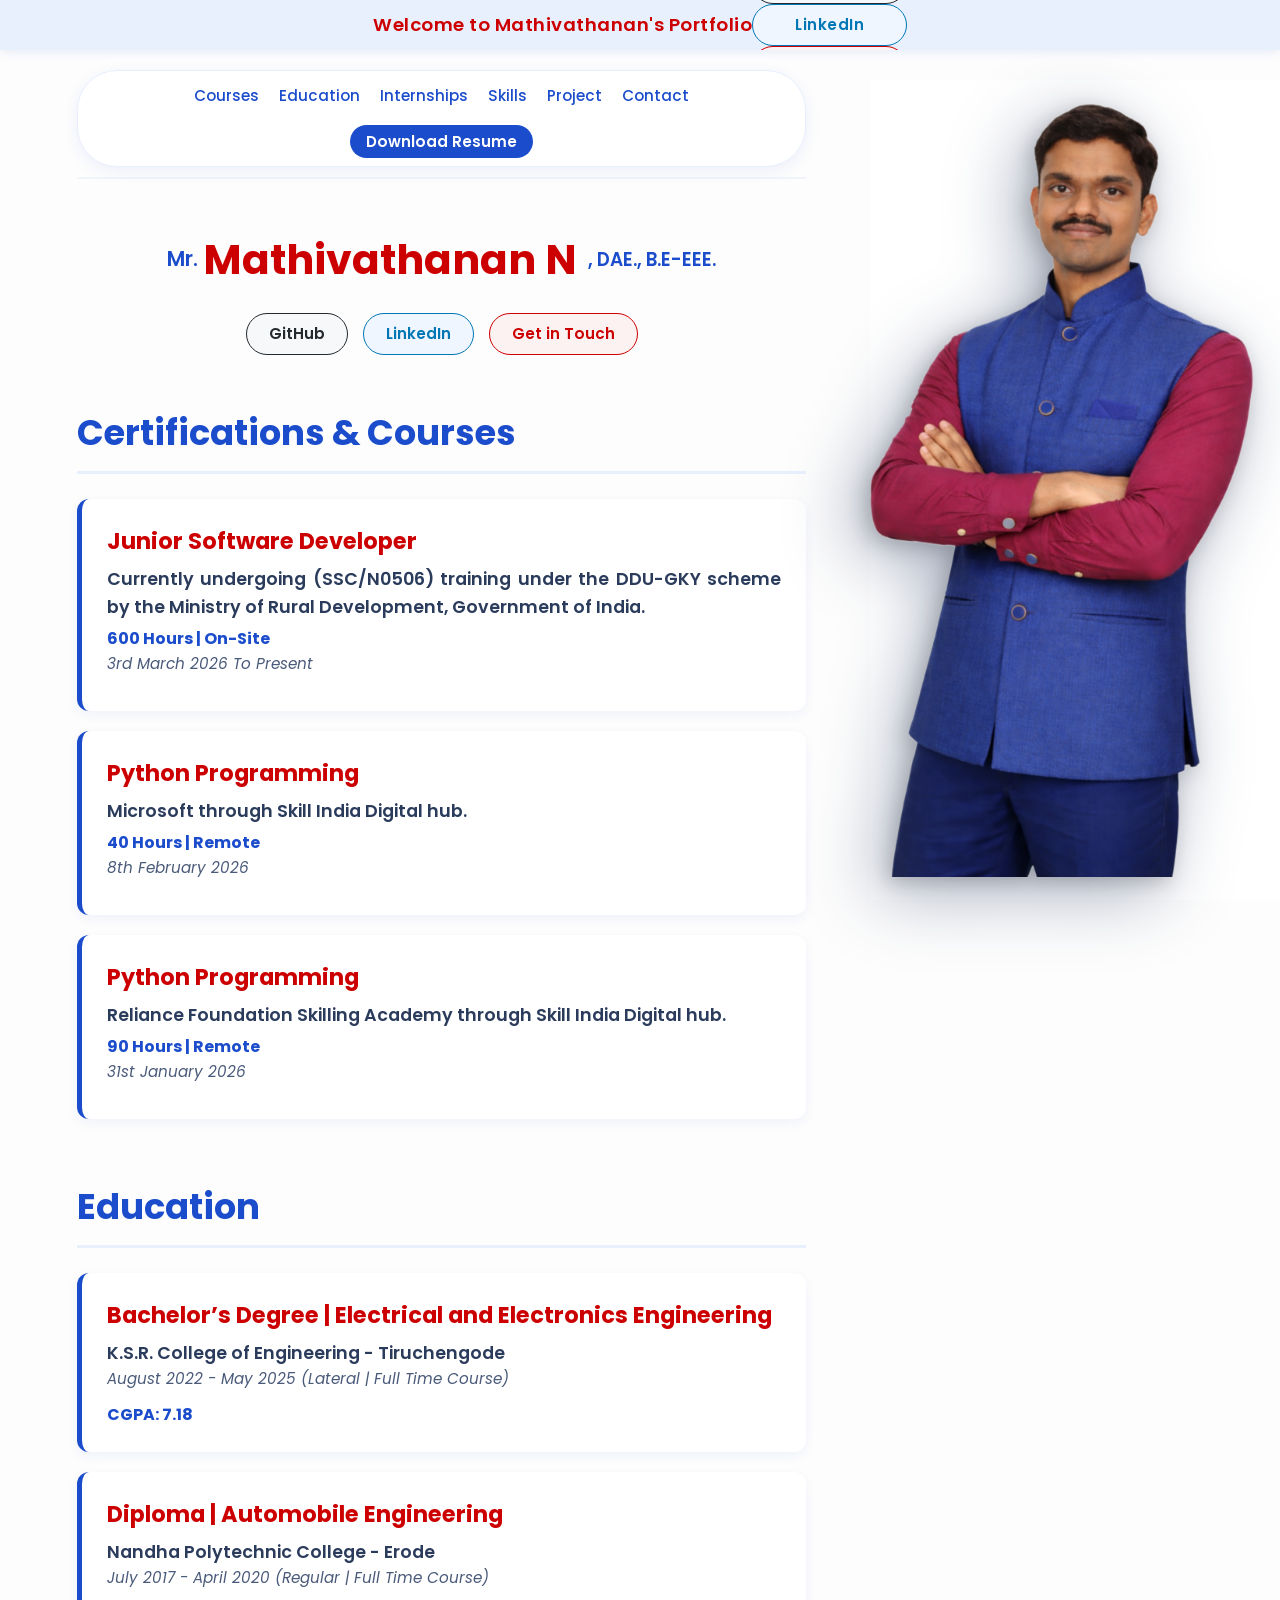
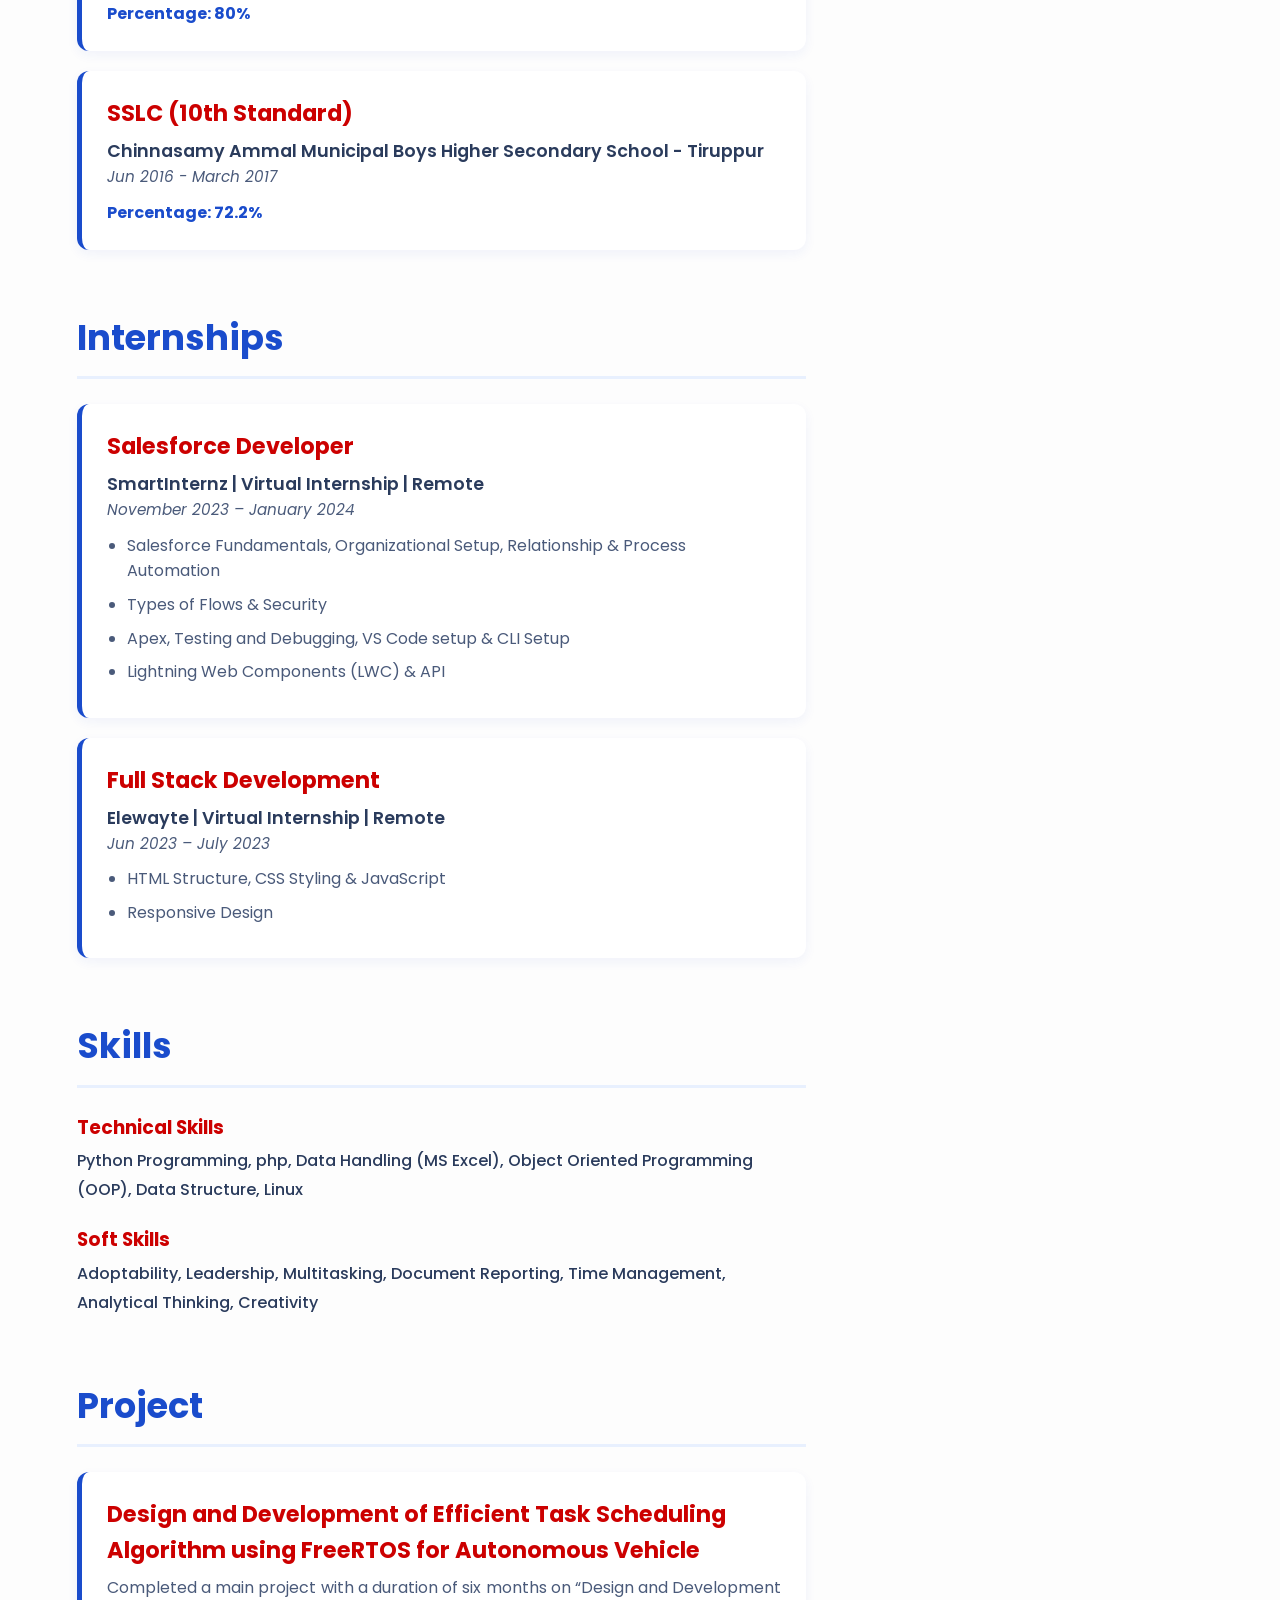
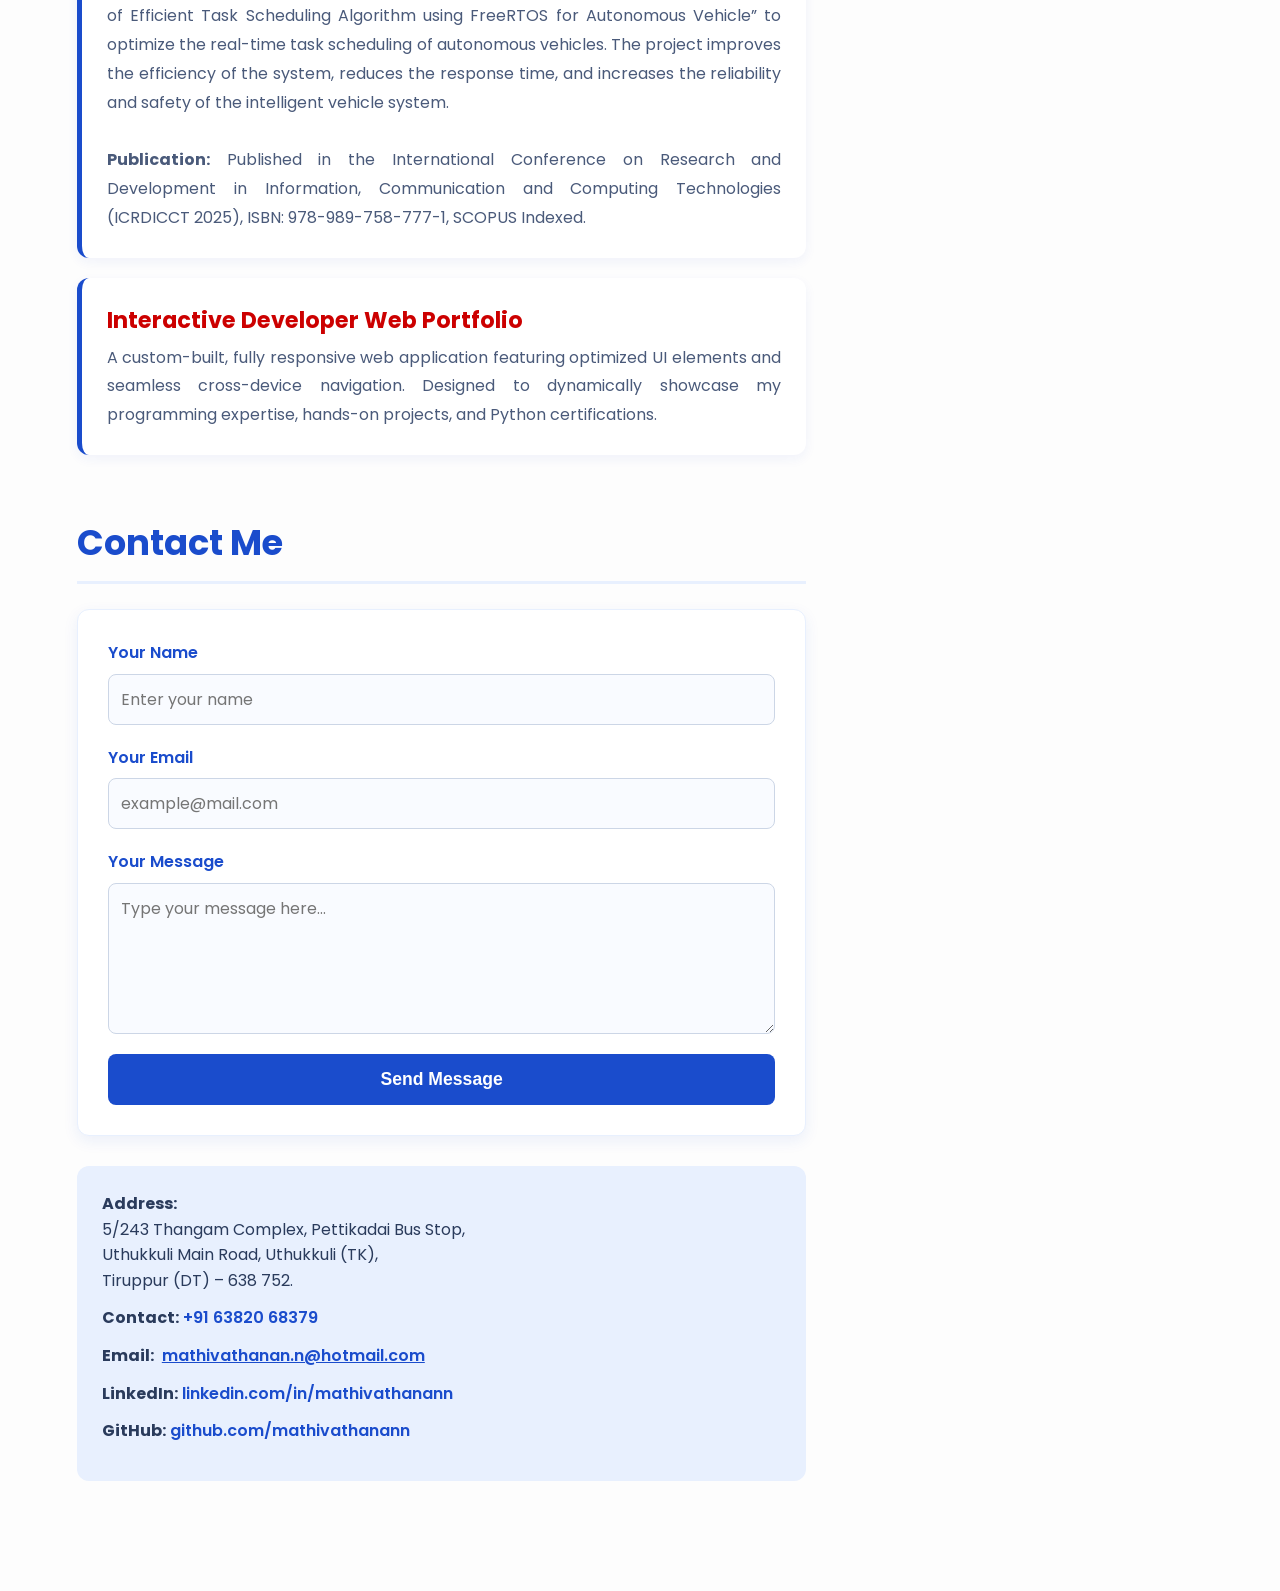
==== index.html @ 7b600a4b "Top right button upgrade" ====
<!DOCTYPE html>
<html lang="en">

<head>
    <meta charset="UTF-8">
    <meta name="viewport" content="width=device-width, initial-scale=1.0">
    <title>Mathivathanan N | Portfolio</title>
    <link href="https://fonts.googleapis.com/css2?family=Poppins:wght@300;400;500;600;700&display=swap"
        rel="stylesheet">
    <link rel="stylesheet" href="Portfolio.css">
</head>

<body>

    <div class="full-width-banner" id="topBanner">
        <span id="bannerText">Welcome to Mathivathanan's Portfolio</span>

        <div class="top-social-links">
            <a href="https://github.com/mathivathanann" target="_blank"
                class="social-btn github-btn mini-btn">GitHub</a>
            <a href="https://www.linkedin.com/in/mathivathanann" target="_blank"
                class="social-btn linkedin-btn mini-btn">LinkedIn</a>
            <a href="mailto:mathivathanan.n@hotmail.com" class="social-btn email-btn mini-btn"
                onclick="copyEmailAndShowToast()">Get in Touch</a>
        </div>
    </div>

    <div class="main-container">

        <div class="content-section">

            <header class="sticky-header">
                <nav class="top-nav">
                    <div class="mobile-nav-header">
                        <span id="currentSectionText">Portfolio</span>
                        <button class="menu-toggle" onclick="toggleMobileMenu()">☰</button>
                    </div>

                    <ul id="navLinks">
                        <li><a href="#courses" class="nav-item">Courses</a></li>
                        <li><a href="#education" class="nav-item">Education</a></li>
                        <li><a href="#internships" class="nav-item">Internships</a></li>
                        <li><a href="#skills" class="nav-item">Skills</a></li>
                        <li><a href="#project" class="nav-item">Project</a></li>
                        <li><a href="#contact" class="nav-item">Contact</a></li>
                        <li><a href="Mathivathanan_Resume.pdf" download class="nav-resume-link">Download Resume</a></li>
                    </ul>
                </nav>
            </header>

            <main>
                <div class="hero-text">
                    <div class="name-container">
                        <span class="prefix">Mr. </span>
                        <span class="main-name">Mathivathanan N</span>
                        <span class="suffix">, DAE., B.E-EEE.</span>
                    </div>

                    <div class="social-links-hero">
                        <a href="https://github.com/mathivathanann" target="_blank" class="social-btn github-btn">
                            GitHub
                        </a>

                        <a href="https://www.linkedin.com/in/mathivathanann" target="_blank"
                            class="social-btn linkedin-btn">
                            LinkedIn
                        </a>

                        <a href="mailto:mathivathanan.n@hotmail.com" class="social-btn email-btn"
                            onclick="copyEmailAndShowToast()">
                            Get in Touch
                        </a>
                    </div>
                </div>

                <section id="courses" class="info-section">
                    <h2>Certifications & Courses</h2>
                    <div class="card">
                        <h3>Junior Software Developer</h3>
                        <p class="company">Currently undergoing (SSC/N0506) training under the DDU-GKY scheme by the
                            Ministry of Rural Development, Government of India.</p>
                        <p class="highlight">600 Hours | On-Site</p>
                        <p class="date">3rd March 2026 To Present</p>
                    </div>
                    <div class="card">
                        <h3>Python Programming</h3>
                        <p class="company">Microsoft through Skill India Digital hub.</p>
                        <p class="highlight">40 Hours | Remote</p>
                        <p class="date">8th February 2026</p>
                    </div>
                    <div class="card">
                        <h3>Python Programming</h3>
                        <p class="company">Reliance Foundation Skilling Academy through Skill India Digital hub.</p>
                        <p class="highlight">90 Hours | Remote</p>
                        <p class="date">31st January 2026</p>
                    </div>
                </section>

                <section id="education" class="info-section">
                    <h2>Education</h2>
                    <div class="card">
                        <h3>Bachelor’s Degree | Electrical and Electronics Engineering</h3>
                        <p class="company">K.S.R. College of Engineering - Tiruchengode</p>
                        <p class="date">August 2022 - May 2025 (Lateral | Full Time Course)</p>
                        <p class="highlight">CGPA: 7.18</p>
                    </div>
                    <div class="card">
                        <h3>Diploma | Automobile Engineering</h3>
                        <p class="company">Nandha Polytechnic College - Erode</p>
                        <p class="date">July 2017 - April 2020 (Regular | Full Time Course)</p>
                        <p class="highlight">Percentage: 80%</p>
                    </div>
                    <div class="card">
                        <h3>SSLC (10th Standard)</h3>
                        <p class="company">Chinnasamy Ammal Municipal Boys Higher Secondary School - Tiruppur</p>
                        <p class="date">Jun 2016 - March 2017</p>
                        <p class="highlight">Percentage: 72.2%</p>
                    </div>
                </section>

                <section id="internships" class="info-section">
                    <h2>Internships</h2>
                    <div class="card">
                        <h3>Salesforce Developer</h3>
                        <p class="company">SmartInternz | Virtual Internship | Remote</p>
                        <p class="date">November 2023 – January 2024</p>
                        <ul>
                            <li>Salesforce Fundamentals, Organizational Setup, Relationship & Process Automation</li>
                            <li>Types of Flows & Security</li>
                            <li>Apex, Testing and Debugging, VS Code setup & CLI Setup</li>
                            <li>Lightning Web Components (LWC) & API</li>
                        </ul>
                    </div>
                    <div class="card">
                        <h3>Full Stack Development</h3>
                        <p class="company">Elewayte | Virtual Internship | Remote</p>
                        <p class="date">Jun 2023 – July 2023</p>
                        <ul>
                            <li>HTML Structure, CSS Styling & JavaScript</li>
                            <li>Responsive Design</li>
                        </ul>
                    </div>
                </section>

                <section id="skills" class="info-section">
                    <h2>Skills</h2>
                    <div class="skill-category">
                        <h3>Technical Skills</h3>
                        <p>Python Programming, php, Data Handling (MS Excel), Object Oriented Programming (OOP), Data
                            Structure, Linux</p>
                    </div>
                    <div class="skill-category">
                        <h3>Soft Skills</h3>
                        <p>Adoptability, Leadership, Multitasking, Document Reporting, Time Management, Analytical
                            Thinking, Creativity</p>
                    </div>
                </section>

                <section id="project" class="info-section">
                    <h2>Project</h2>
                    <div class="card">
                        <h3>Design and Development of Efficient Task Scheduling Algorithm using FreeRTOS for Autonomous
                            Vehicle</h3>
                        <p class="project-desc">
                            Completed a main project with a duration of six months on “Design and Development of
                            Efficient Task Scheduling Algorithm using FreeRTOS for Autonomous Vehicle” to optimize the
                            real-time task scheduling of autonomous vehicles. The project improves the efficiency of the
                            system, reduces the response time, and increases the reliability and safety of the
                            intelligent vehicle system.
                            <br><br>
                            <strong>Publication:</strong> Published in the International Conference on Research and
                            Development in Information, Communication and Computing Technologies (ICRDICCT 2025), ISBN:
                            978-989-758-777-1, SCOPUS Indexed.
                        </p>
                    </div>
                    <div class="card">
                        <h3>Interactive Developer Web Portfolio</h3>
                        <p class="project-desc">
                            A custom-built, fully responsive web application featuring optimized UI elements and
                            seamless cross-device navigation. Designed to dynamically showcase my programming expertise,
                            hands-on projects, and Python certifications.
                        </p>
                    </div>
                </section>

                <section id="contact" class="info-section">
                    <h2>Contact Me</h2>
                    <div class="contact-box">
                        <form action="https://formspree.io/f/xykndngv" method="POST">
                            <div class="input-group">
                                <label>Your Name</label>
                                <input type="text" name="name" placeholder="Enter your name" required>
                            </div>
                            <div class="input-group">
                                <label>Your Email</label>
                                <input type="email" name="email" placeholder="example@mail.com" required>
                            </div>
                            <div class="input-group">
                                <label>Your Message</label>
                                <textarea name="message" rows="5" placeholder="Type your message here..."
                                    required></textarea>
                            </div>
                            <button type="submit" class="submit-btn">Send Message</button>
                        </form>
                    </div>

                    <div class="contact-details">
                        <p><strong>Address:</strong><br> 5/243 Thangam Complex, Pettikadai Bus Stop,<br> Uthukkuli Main
                            Road, Uthukkuli (TK),<br> Tiruppur (DT) – 638 752.</p>
                        <p><strong>Contact:</strong> <a href="tel:+916382068379">+91 63820 68379</a></p>

                        <div class="contact-line">
                            <strong>Email:</strong>
                            <div class="email-dropdown">
                                <span class="email-text" onclick="toggleEmailMenu()">mathivathanan.n@hotmail.com</span>
                                <div class="email-menu" id="emailMenu">
                                    <span class="copy-btn" onclick="openMailApp()">📧 Open Mail App</span>

                                    <a href="https://mail.google.com/mail/?view=cm&fs=1&to=mathivathanan.n@hotmail.com"
                                        target="_blank">🌐 Open in Gmail</a>

                                    <span class="copy-btn" onclick="copyEmailAndShowToast()">📋 Copy Email ID</span>
                                </div>
                            </div>
                        </div>

                        <p><strong>LinkedIn:</strong> <a href="https://www.linkedin.com/in/mathivathanann"
                                target="_blank">linkedin.com/in/mathivathanann</a></p>
                        <p><strong>GitHub:</strong> <a href="https://github.com/mathivathanann"
                                target="_blank">github.com/mathivathanann</a></p>
                    </div>
                </section>

            </main>
        </div>

        <div class="image-section">
            <img src="Profile.png" alt="Mathivathanan N Photo">
        </div>

    </div>

    <div id="toastPopup">✅ Email ID copied to clipboard!</div>

    <script>
        // ==========================================
        // Global Lock Variable for Green Shadow
        // ==========================================
        let isSuccessGlowActive = false;

        // Options menu-va open/close panna
        function toggleEmailMenu() {
            document.getElementById("emailMenu").classList.toggle("show");
        }

        // Veliya click panna menu close aagida
        window.onclick = function (event) {
            if (!event.target.matches('.email-text')) {
                var dropdowns = document.getElementsByClassName("email-menu");
                for (var i = 0; i < dropdowns.length; i++) {
                    var openDropdown = dropdowns[i];
                    if (openDropdown.classList.contains('show')) {
                        openDropdown.classList.remove('show');
                    }
                }
            }
        }

        // ==========================================
        // Banner Text Change on Scroll Function
        // ==========================================
        window.addEventListener('scroll', function () {
            var banner = document.getElementById('topBanner');
            var bannerText = document.getElementById('bannerText');

            if (window.scrollY > 100) {
                banner.classList.add('scrolled');
                bannerText.textContent = "Mathivathanan N";
            } else {
                banner.classList.remove('scrolled');
                bannerText.textContent = "Welcome to Mathivathanan's Portfolio";
            }
        });

        // ==========================================
        // Dynamic Popup Function
        // ==========================================
        function showToastMessage(message) {
            var toast = document.getElementById("toastPopup");
            if (toast) {
                toast.innerHTML = message;
                toast.classList.add("show");
                setTimeout(function () {
                    toast.classList.remove("show");
                }, 3500);
            }
        }

        // ==========================================
        // 1. Copy Email Click Pannum Pothu
        // ==========================================
        function copyEmailAndShowToast() {
            var emailID = "mathivathanan.n@hotmail.com";

            try {
                navigator.clipboard.writeText(emailID);
            } catch (err) {
                var tempInput = document.createElement("input");
                tempInput.value = emailID;
                document.body.appendChild(tempInput);
                tempInput.select();
                document.execCommand("copy");
                document.body.removeChild(tempInput);
            }

            showToastMessage("✅ Email ID copied to clipboard!");

            var emailMenu = document.getElementById("emailMenu");
            if (emailMenu) emailMenu.classList.remove("show");

            // Magic Green Shadow with LOCK
            var profileImg = document.querySelector('.image-section img');
            if (profileImg) {
                isSuccessGlowActive = true; // Hover colors-ah lock pandrom
                profileImg.style.filter = "drop-shadow(-5px 5px 10px rgba(0, 0, 0, 0.2)) drop-shadow(-25px 25px 45px rgba(40, 167, 69, 0.7))";

                setTimeout(function () {
                    isSuccessGlowActive = false; // 2 seconds kalichu unlock pandrom
                    // Unlock aana aprom mouse vera button mela illana mattum shadow-ah remove pannu
                    if (!document.querySelector('.social-btn:hover') && !document.querySelector('.nav-resume-link:hover')) {
                        profileImg.style.filter = "";
                    }
                }, 2000);
            }
        }

        // ==========================================
        // 2. Open Mail App Click Pannum Pothu
        // ==========================================
        function openMailApp() {
            window.location.href = "mailto:mathivathanan.n@hotmail.com";
            showToastMessage("⏳ Opening Mail App... <br><span style='font-size: 0.85rem; color: #cbd5e1;'>(If it doesn't open, please use the 'Copy Email ID' option)</span>");

            var emailMenu = document.getElementById("emailMenu");
            if (emailMenu) emailMenu.classList.remove("show");
        }

        // ==========================================
        // MAGIC SHADOW EFFECT (Color Change Only)
        // ==========================================
        document.addEventListener("DOMContentLoaded", function () {
            var profileImg = document.querySelector('.image-section img');

            function applyColorShadow(color) {
                // Green lock active-ah iruntha entha color-um maara koodathu!
                if (isSuccessGlowActive) return;
                profileImg.style.filter = `drop-shadow(-5px 5px 10px rgba(0, 0, 0, 0.2)) drop-shadow(-25px 25px 45px ${color})`;
            }

            function removeColorShadow() {
                // Green lock active-ah iruntha shadow remove aaga koodathu!
                if (isSuccessGlowActive) return;
                profileImg.style.filter = "";
            }

            var githubBtn = document.querySelector('.github-btn');
            if (githubBtn) {
                githubBtn.addEventListener('mouseenter', () => applyColorShadow('rgba(36, 41, 46, 0.5)'));
                githubBtn.addEventListener('mouseleave', removeColorShadow);
            }

            var linkedinBtn = document.querySelector('.linkedin-btn');
            if (linkedinBtn) {
                linkedinBtn.addEventListener('mouseenter', () => applyColorShadow('rgba(0, 119, 181, 0.5)'));
                linkedinBtn.addEventListener('mouseleave', removeColorShadow);
            }

            var emailBtn = document.querySelector('.email-btn');
            if (emailBtn) {
                emailBtn.addEventListener('mouseenter', () => applyColorShadow('rgba(204, 0, 0, 0.5)'));
                emailBtn.addEventListener('mouseleave', removeColorShadow);
            }

            var resumeBtn = document.querySelector('.nav-resume-link');
            if (resumeBtn) {
                resumeBtn.addEventListener('mouseenter', () => applyColorShadow('rgba(26, 76, 204, 0.5)'));
                resumeBtn.addEventListener('mouseleave', removeColorShadow);
            }
        });

        // ==========================================
        // MOBILE NAVBAR & SCROLL TRACKER
        // ==========================================
        document.addEventListener("DOMContentLoaded", function () {

            // 1. Menu Toggle Function
            window.toggleMobileMenu = function () {
                var navLinks = document.getElementById("navLinks");
                navLinks.classList.toggle("active");
            }

            // 2. Link click panna udane menu close aagida
            var navItems = document.querySelectorAll('.nav-item');
            navItems.forEach(function (item) {
                item.addEventListener('click', function () {
                    if (window.innerWidth <= 768) {
                        document.getElementById("navLinks").classList.remove("active");
                    }
                });
            });

            // 3. Scroll panrapa entha section la irukom nu mela kaatta
            var sections = document.querySelectorAll("section");
            var currentSectionText = document.getElementById("currentSectionText");

            // Scroll position check panra settings
            var observerOptions = {
                root: null,
                rootMargin: "-20% 0px -60% 0px", // Screen-oda naduvula entha section irukko atha edukkum
                threshold: 0
            };

            var observer = new IntersectionObserver(function (entries) {
                entries.forEach(function (entry) {
                    if (entry.isIntersecting) {
                        // Section-oda ID (e.g., 'courses', 'skills') eduthu text-ah maathrom
                        var currentId = entry.target.getAttribute("id");
                        if (currentId && currentSectionText) {
                            var sectionName = currentId.charAt(0).toUpperCase() + currentId.slice(1);
                            currentSectionText.textContent = sectionName;
                        }
                    }
                });
            }, observerOptions);

            // Ellaa section-um observe panrom
            sections.forEach(function (section) {
                observer.observe(section);
            });
        });
    </script>
</body>

</html>
---- Portfolio.css ----
/* Basic Page Setup */
html {
    scroll-behavior: smooth; /* Enables smooth scrolling when navbar links are clicked */
}

:root {
    --primary-red: #cc0000;
    --primary-blue: #1a4ccc;
    --light-blue-bg: #e8f0fe;
    --text-dark: #2a3b5c; 
    --text-light: #4a5a7a; 
    --bg-light: #fdfdfd;
}

* {
    box-sizing: border-box;
    margin: 0;
    padding: 0;
}

body {
    font-family: 'Poppins', sans-serif;
    background-color: var(--bg-light);
    color: var(--text-dark);
    line-height: 1.6;
    overflow-x: hidden;
}

.main-container {
    display: flex;
    align-items: flex-start;
    min-height: 100vh;
}

/* ============================
   LEFT SIDE (Content) 
   ============================ */
.content-section {
    width: 68%; 
    padding: 0 5% 50px 6%; /* Top padding removed to make header flush */
    position: relative;
    display: flex;
    flex-direction: column;
}

/* ============================
   FULL WIDTH STICKY BANNER
   ============================ */
.full-width-banner {
    position: sticky;
    top: 0;
    left: 0;
    width: 100%;
    height: 50px; 
    background-color: var(--light-blue-bg);
    color: var(--primary-red);
    display: flex;
    align-items: center;
    justify-content: center; /* Initial ah center-la irukum */
    white-space: nowrap;
    overflow: hidden;
    font-size: clamp(12px, 2.5vw, 1.15rem); 
    font-weight: 600;
    letter-spacing: 0.5px;
    z-index: 2000; 
    box-shadow: 0 2px 10px rgba(26, 76, 204, 0.1);
    transition: all 0.4s ease; /* Smooth-ah left-ku poga transition */
    padding: 0 20px;
}

/* Scroll aanathukku aprom intha style apply aagum */
.full-width-banner.scrolled {
    justify-content: flex-start; /* Text ah left side ku thallidum */
    padding-left: 6%; /* Left-la irunthu konjam gap */
    background-color: #ffffff; /* Scroll aanathum banner color white-ah maara (optional, but looks good) */
    border-bottom: 1px solid var(--light-blue-bg);
}


/* ============================
   STICKY HEADER (Navbar Only)
   ============================ */
.sticky-header {
    position: sticky;
    top: 50px; 
    z-index: 1000; 
    background-color: var(--bg-light); 
    padding: 20px 0 10px 0; 
    margin-bottom: 20px;
    width: 100%;
    border-bottom: 2px solid rgba(26, 76, 204, 0.05);
}

/* Navbar styles remain same */
.top-nav {
    background-color: #ffffff; 
    padding: 12px 25px;
    border-radius: 40px;
    box-shadow: 0 4px 15px rgba(26, 76, 204, 0.08);
    width: 100%;
    border: 1px solid var(--light-blue-bg);
}

.top-nav ul {
    list-style: none;
    display: flex;
    flex-wrap: wrap;
    gap: 20px;
    justify-content: center;
    align-items: center;
}

.top-nav a {
    text-decoration: none;
    color: var(--primary-blue);
    font-weight: 500;
    font-size: 0.95rem;
    transition: all 0.3s ease;
}

.top-nav a:hover {
    color: var(--primary-red);
}

.nav-resume-link {
    background-color: var(--primary-blue);
    color: #ffffff !important;
    padding: 6px 16px;
    border-radius: 20px;
    font-weight: 600 !important;
    
    /* 💥 NEW: Ithu screen chinna aanaalum shape maara vidathu */
    white-space: nowrap;
    flex-shrink: 0;
}

.nav-resume-link:hover {
    background-color: var(--primary-red) !important;
}

/* ============================
   NAME STYLING (Now scrolls with content)
   ============================ */
.hero-text {
    text-align: center;
    padding-top: 25px; /* Name-ku mela space */
    margin-bottom: 50px; /* Name-ku keela space */
    width: 100%;
}

.name-container {
    white-space: nowrap; 
    overflow: hidden;
    font-size: clamp(16px, 3.2vw, 55px); 
}

.prefix {
    color: var(--primary-blue);
    font-size: 0.5em; 
    font-weight: 600;
    vertical-align: middle;
}

.main-name {
    color: var(--primary-red);
    font-size: 1em; 
    font-weight: 700;
    vertical-align: middle;
}

.suffix {
    color: var(--primary-blue);
    font-size: 0.45em; 
    font-weight: 600;
    vertical-align: middle;
}

/* ============================
   SECTIONS & CARDS
   ============================ */
.info-section {
    margin-bottom: 60px;
    scroll-margin-top: 40px; /* Gives breathing room when navbar scrolls to section */
}

.info-section h2 {
    color: var(--primary-blue);
    font-size: 2.2rem;
    font-weight: 700;
    margin-bottom: 25px;
    border-bottom: 3px solid var(--light-blue-bg);
    padding-bottom: 10px;
}

.card {
    background-color: #ffffff;
    padding: 25px;
    border-radius: 12px;
    margin-bottom: 20px;
    border-left: 5px solid var(--primary-blue);
    box-shadow: 0 4px 12px rgba(26, 76, 204, 0.06);
}

.card h3 {
    font-size: 1.4rem;
    color: var(--primary-red);
    margin-bottom: 5px;
}

.company {
    font-weight: 600;
    color: var(--text-dark);
    font-size: 1.1rem;
    text-align: justify;
}

.date {
    color: var(--text-light);
    font-size: 0.95rem;
    margin-bottom: 10px;
    font-style: italic;
}

.highlight {
    font-weight: 700;
    color: var(--primary-blue);
    margin-top: 5px;
}

.card ul {
    margin-top: 10px;
    padding-left: 20px;
    color: var(--text-light);
}

.card ul li {
    margin-bottom: 8px;
}

.project-desc {
    color: var(--text-light);
    line-height: 1.8;
    text-align: justify;
}

/* Skills Formatting */
.skill-category {
    margin-bottom: 20px;
}
.skill-category h3 {
    color: var(--primary-red);
    margin-bottom: 5px;
}
.skill-category p {
    color: var(--text-dark);
    font-weight: 500;
    line-height: 1.8;
}

/* ============================
   CONTACT SECTION
   ============================ */
.contact-box {
    background-color: #ffffff;
    padding: 30px;
    border-radius: 12px;
    border: 1px solid var(--light-blue-bg);
    box-shadow: 0 5px 15px rgba(26, 76, 204, 0.08);
    margin-bottom: 30px;
}

.input-group {
    display: flex;
    flex-direction: column;
    margin-bottom: 20px;
}

.input-group label {
    font-size: 1rem;
    color: var(--primary-blue);
    font-weight: 600;
    margin-bottom: 8px;
}

.contact-box input, 
.contact-box textarea {
    width: 100%;
    padding: 12px;
    border: 1px solid #ccd6e6;
    border-radius: 8px;
    font-family: 'Poppins', sans-serif;
    font-size: 1rem;
    background-color: #f9fbff;
}

.submit-btn {
    width: 100%;
    background-color: var(--primary-blue);
    color: #ffffff;
    padding: 15px;
    border: none;
    border-radius: 8px;
    font-size: 1.1rem;
    font-weight: 600;
    cursor: pointer;
}

.submit-btn:hover {
    background-color: var(--primary-red);
}

.contact-details {
    background-color: var(--light-blue-bg);
    padding: 25px;
    border-radius: 12px;
}

.contact-details p {
    margin-bottom: 12px;
    color: var(--text-dark);
    line-height: 1.6;
}

.contact-details a {
    color: var(--primary-blue);
    font-weight: 600;
    text-decoration: none;
}

.contact-details a:hover {
    color: var(--primary-red);
    text-decoration: underline;
}

/* ============================
   RESUME BUTTON (Small Size at Bottom)
   ============================ */
.center-align {
    text-align: center;
    padding-top: 20px;
}

.center-align p {
    margin-bottom: 15px;
    color: var(--text-light);
}

.resume-btn {
    background-color: #ffffff;
    color: var(--primary-blue);
    padding: 8px 18px; /* Small size */
    border-radius: 25px;
    text-decoration: none;
    font-weight: 600;
    font-size: 0.95rem; /* Reduced font size */
    border: 2px solid var(--primary-blue);
    transition: all 0.3s ease;
    display: inline-block;
}

.resume-btn:hover {
    background-color: var(--primary-blue);
    color: #ffffff;
}

/* ============================
   RIGHT SIDE (Fixed Image with 3D Shadow)
   ============================ */
.image-section {
    width: 32%; 
    /* Manda idikama irukka height and top adjust panniruken */
    height: calc(100vh - 80px); 
    position: sticky;
    top: 80px; /* Banner (50px)-ku keela inum 30px gap koduthuruken */
    display: flex;
    justify-content: flex-end; 
    align-items: center; 
    background-color: #ffffff;
    padding-right: 2%; 
    z-index: 10; /* Image content-ku mela theliva nikka */
}

.image-section img {
    max-width: 100%;
    max-height: calc(100vh - 80px); /* Container height-ku match aaga */
    object-fit: contain;
    
    /* 3D Shadow Effect */
    filter: drop-shadow(-15px 15px 25px rgba(26, 76, 204, 0.15)); 
    transition: filter 0.4s ease, transform 0.4s ease;
}

/* Hover pannumbothu 3D pop-up aaga */
.image-section img:hover {
    filter: drop-shadow(-20px 20px 35px rgba(26, 76, 204, 0.25));
    /* Mela thookki, konjam perusaaga (3D feel) */
    transform: translateY(-5px) scale(1.02); 
}

/* ============================
   MOBILE RESPONSIVENESS
   ============================ */
@media (max-width: 1100px) {
    .main-container {
        flex-direction: column; 
    }
    .content-section, .image-section {
        width: 100%;
    }
    .image-section {
        height: auto;
        position: static; 
        padding: 40px 0 0 0;
        justify-content: center; /* Center image on mobile */
    }
    .image-section img {
        height: auto; 
    }
    .name-container {
        font-size: clamp(14px, 4.5vw, 35px); 
    }
}

/* ============================
   EMAIL DROPDOWN STYLING
   ============================ */
.contact-line {
    margin-bottom: 12px;
    display: flex;
    align-items: center;
    gap: 8px;
    color: var(--text-dark);
}

.email-dropdown {
    position: relative;
    display: inline-block;
}

.email-text {
    color: var(--primary-blue);
    font-weight: 600;
    cursor: pointer;
    text-decoration: underline;
    transition: color 0.3s ease;
}

.email-text:hover {
    color: var(--primary-red);
}

.email-menu {
    display: none;
    position: absolute;
    bottom: 130%; /* Positions it above the text */
    left: 0;
    background-color: #ffffff;
    min-width: 220px;
    box-shadow: 0 8px 25px rgba(26, 76, 204, 0.15);
    border-radius: 10px;
    border: 1px solid var(--light-blue-bg);
    z-index: 100;
    padding: 8px 0;
}

.email-menu.show {
    display: block;
    animation: popUp 0.3s ease-out;
}

.email-menu a, .email-menu .copy-btn {
    color: var(--text-dark);
    padding: 12px 20px;
    text-decoration: none;
    display: block;
    font-size: 0.95rem;
    cursor: pointer;
    transition: background 0.2s, color 0.2s;
}

.email-menu a:hover, .email-menu .copy-btn:hover {
    background-color: var(--light-blue-bg);
    color: var(--primary-blue);
    font-weight: 500;
}

@keyframes popUp {
    from { opacity: 0; transform: translateY(10px); }
    to { opacity: 1; transform: translateY(0); }
}

/* ============================
   SOCIAL LINKS (HERO SECTION)
   ============================ */
.social-links-hero {
    display: flex;
    justify-content: center;
    flex-wrap: nowrap; /* 💥 Madinjama eppovume straight line-la nikka */
    gap: 15px;
    margin-top: 20px;
}

.social-btn {
    padding: 8px 22px;
    border-radius: 30px; 
    text-decoration: none;
    font-weight: 600;
    font-size: 0.95rem;
    transition: all 0.3s ease;
    display: flex;
    align-items: center;
    justify-content: center;
    gap: 8px;
    white-space: nowrap; 
}

/* 💥 NEW: Mobile-la screen chinna aagumbothu size auto-va reduce aaga */
@media (max-width: 600px) {
    .social-links-hero {
        gap: 6px; /* Buttons naduvula irukka gap-ah kuraikkirom */
    }
    .social-btn {
        padding: 6px 10px; /* Button-oda width/height-ah kuraikkirom */
        font-size: 0.75rem; /* Text size-ah chinna aakkirom */
        gap: 4px; /* Icon-kum text-kum ulla gap-ah kuraikkirom */
    }
}

/* LinkedIn Button Style */
.linkedin-btn {
    background-color: #f0f6ff;
    color: #0077b5; /* LinkedIn Official Blue */
    border: 1px solid #0077b5;
}

.linkedin-btn:hover {
    background-color: #0077b5;
    color: #ffffff;
    transform: translateY(-2px); /* Chinna hover bounce effect */
    box-shadow: 0 4px 10px rgba(0, 119, 181, 0.2);
}

/* GitHub Button Style */
.github-btn {
    background-color: #f6f8fa;
    color: #24292e; /* GitHub Official Dark */
    border: 1px solid #24292e;
}

.github-btn:hover {
    background-color: #24292e;
    color: #ffffff;
    transform: translateY(-2px);
    box-shadow: 0 4px 10px rgba(36, 41, 46, 0.2);
}

/* Email Button Style (Red Theme to match your name) */
.email-btn {
    background-color: #fdf2f2;
    color: var(--primary-red); 
    border: 1px solid var(--primary-red);
}

.email-btn:hover {
    background-color: var(--primary-red);
    color: #ffffff;
    transform: translateY(-2px);
    box-shadow: 0 4px 10px rgba(204, 0, 0, 0.2);
}

/* ============================
   TOAST POPUP STYLING
   ============================ */
#toastPopup {
    visibility: hidden;
    min-width: 250px;
    background-color: var(--text-dark); /* Dark navy background */
    color: #ffffff;
    text-align: center;
    border-radius: 8px;
    padding: 15px 20px;
    position: fixed;
    z-index: 3000;
    left: 50%;
    bottom: 30px;
    transform: translateX(-50%); /* Centers the popup perfectly */
    font-size: 0.95rem;
    font-weight: 500;
    box-shadow: 0 5px 15px rgba(0, 0, 0, 0.2);
    opacity: 0;
    transition: opacity 0.3s ease, bottom 0.3s ease;
}

#toastPopup.show {
    visibility: visible;
    opacity: 1;
    bottom: 50px; /* Slides up slightly for animation */
}

/* ============================
   RIGHT SIDE (Perfect 3D Shadow Image)
   ============================ */
.image-section img {
    max-width: 100%;
    max-height: calc(100vh - 80px); 
    object-fit: contain;
    
    /* 💥 PRO TRICK: Double Drop Shadow for realistic 3D depth */
    /* 1st part: Dark tight shadow | 2nd part: Darker blue soft shadow */
    filter: drop-shadow(-5px 5px 10px rgba(0, 0, 0, 0.2)) 
            drop-shadow(-15px 15px 35px rgba(15, 35, 80, 0.35)); 
            
    transition: filter 0.4s ease, transform 0.4s ease;
}

/* Hover pannumbothu 3D pop-up inum theliva theriyum */
.image-section img:hover {
    /* Shadow inum spread aagi, image munnadi varum */
    filter: drop-shadow(-8px 8px 15px rgba(0, 0, 0, 0.15)) 
            drop-shadow(-25px 25px 45px rgba(15, 35, 80, 0.45));
            
    /* Mela thookki, konjam perusaaga (Perfect 3D feel) */
    transform: translateY(-8px) scale(1.02); 
}

/* ============================
   MOBILE RESPONSIVE NAVBAR
   ============================ */
/* Default ah laptop-la mobile header theriya koodathu */
.mobile-nav-header {
    display: none; 
}

/* Mobile Screen Size (< 768px) */
@media (max-width: 768px) {
    .top-nav {
        padding: 12px 20px;
        flex-direction: column; /* Row-va irunthatha column-ah maathrom */
    }
    
    .mobile-nav-header {
        display: flex;
        justify-content: space-between;
        align-items: center;
        width: 100%;
        color: var(--primary-blue);
        font-weight: 700;
        font-size: 1.1rem;
        letter-spacing: 0.5px;
    }

    .menu-toggle {
        background: none;
        border: none;
        font-size: 1.5rem;
        color: var(--primary-red);
        cursor: pointer;
        padding: 0;
        line-height: 1;
    }

    /* Links-ah default ah hide pandrom */
    #navLinks {
        display: none; 
        flex-direction: column;
        width: 100%;
        padding-top: 15px;
        gap: 15px;
    }

    /* JavaScript-la class add aanathum thelivavum */
    #navLinks.active {
        display: flex; 
        border-top: 1px solid rgba(26, 76, 204, 0.1);
        margin-top: 10px;
    }

    .top-nav ul li {
        width: 100%;
        text-align: center;
    }

    .top-nav a {
        display: block;
        padding: 8px 0;
    }

    .nav-resume-link {
        display: inline-block;
        width: auto;
        margin-top: 5px;
    }
}

/* ============================
   MOBILE TYPOGRAPHY & SPACING (Clean Look)
   ============================ */
@media (max-width: 768px) {
    /* 1. Main Headings (Hero section name) */
    h1 {
        font-size: 1.8rem !important; 
    }

    /* 2. Section Headings (Education, Skills, etc.) */
    h2, .info-section h2 {
        font-size: 1.4rem !important;
        margin-bottom: 15px !important;
    }

    /* 3. Sub-headings (Degree names, Job titles) */
    h3 {
        font-size: 1.15rem !important;
    }

    /* 4. Normal Text & Paragraphs */
    p, li, .email-text, .nav-item {
        font-size: 0.9rem !important;
        line-height: 1.6 !important;
    }

    /* 5. Section Padding (Mobile-la extra space thavirkka) */
    .info-section {
        padding: 40px 15px !important;
    }
}

/* ============================
   FINAL CONTACT BOX FIX (Single Line & Font Size Fix)
   ============================ */
@media (max-width: 768px) {
    /* Box veliya pogama correct-ah irukka */
    #contact {
        width: 100% !important;
        box-sizing: border-box !important;
        padding: 20px 10px !important;
        overflow: hidden !important;
    }

    /* 💥 PUDHUSU: strong, b tags-aiyum target panrom (Email: font size fix panna) */
    #contact p,
    #contact a,
    .email-text,
    #contact span,
    #contact strong,
    #contact b {
        /* Size-ah inum konjam chinna aakkurom (Orey line-la pathurathukku) */
        font-size: clamp(9.5px, 2.8vw, 13px) !important;
        
        /* 💥 MAGIC: Text eppovume madinjama orey straight line-la thaan nikkum */
        white-space: nowrap !important;
        
        line-height: 1.8 !important;
    }

    /* Paragraphs (Address, Phone, Email line) box-ah udakkama irukka */
    #contact p {
        max-width: 100% !important;
        overflow: hidden !important;
        text-overflow: ellipsis !important; /* Idham pathalana azhaga "..." nu varum */
        margin-bottom: 10px !important;
    }
}
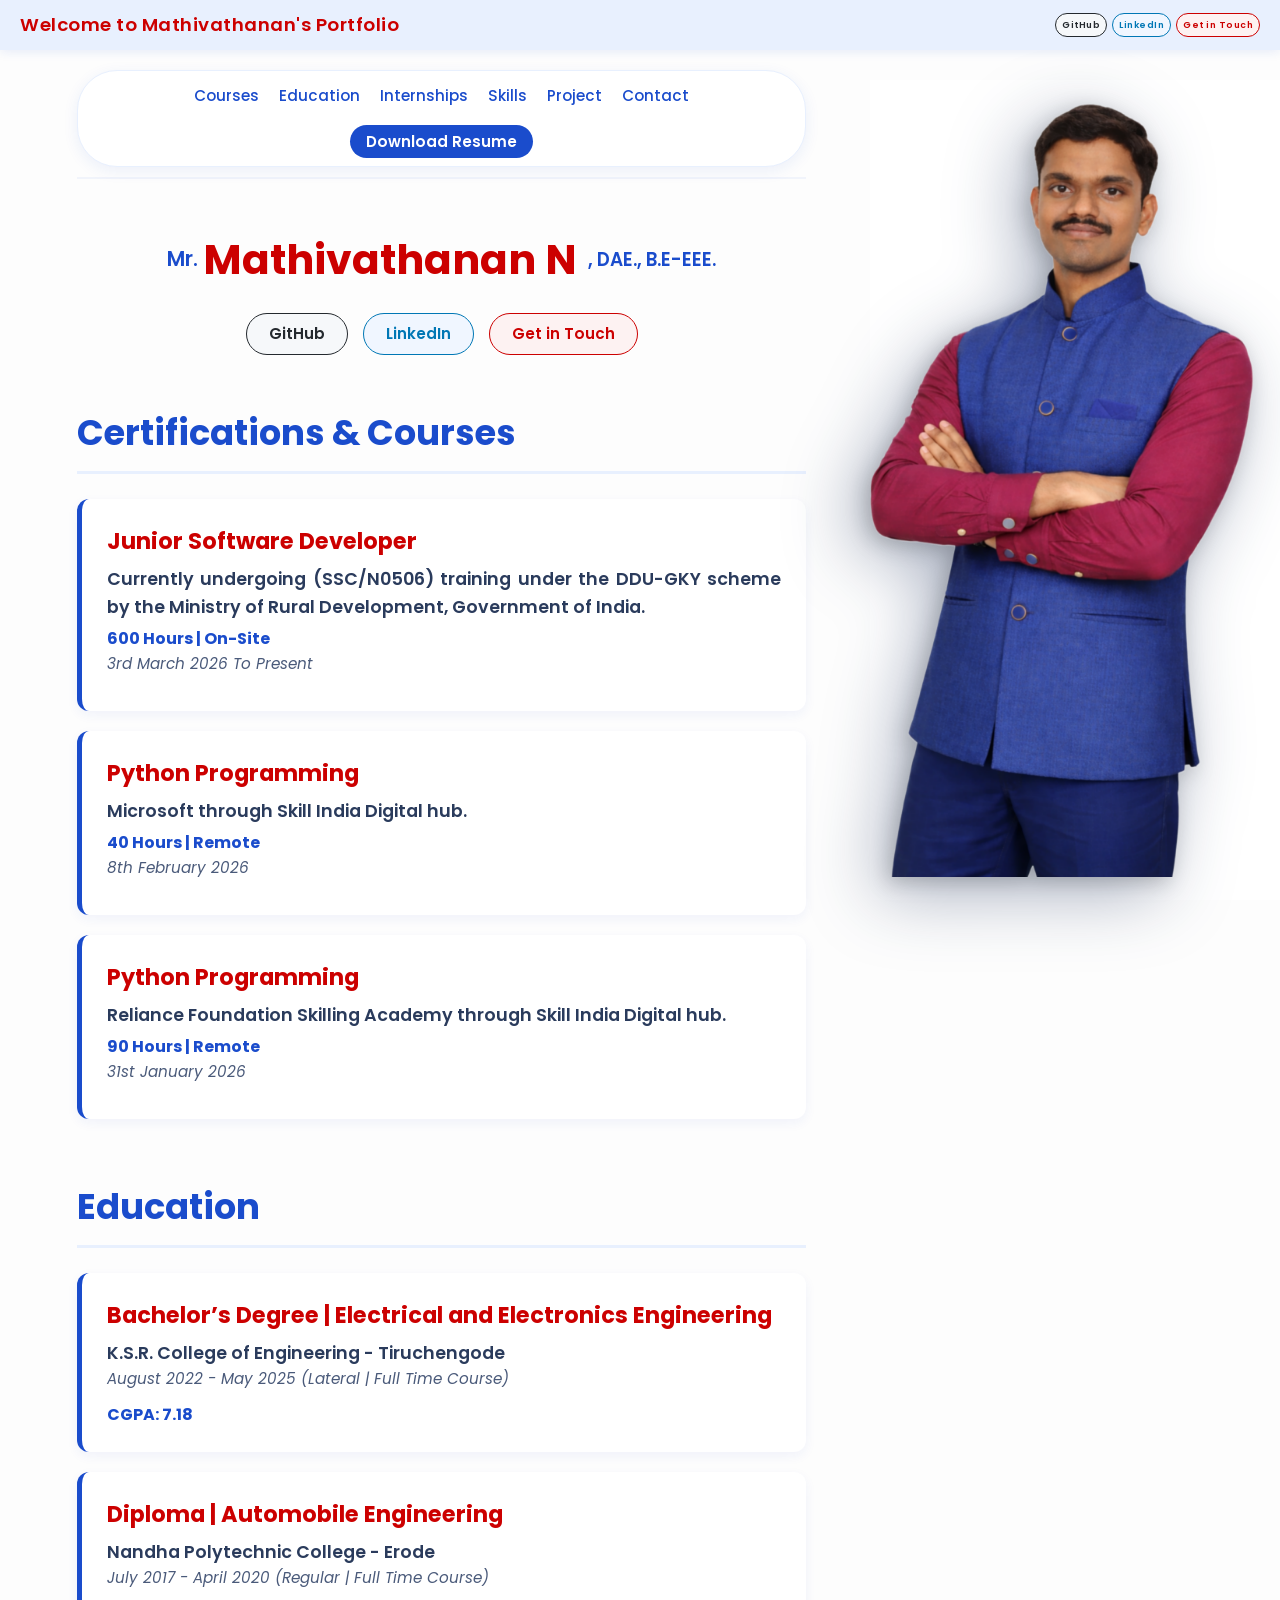
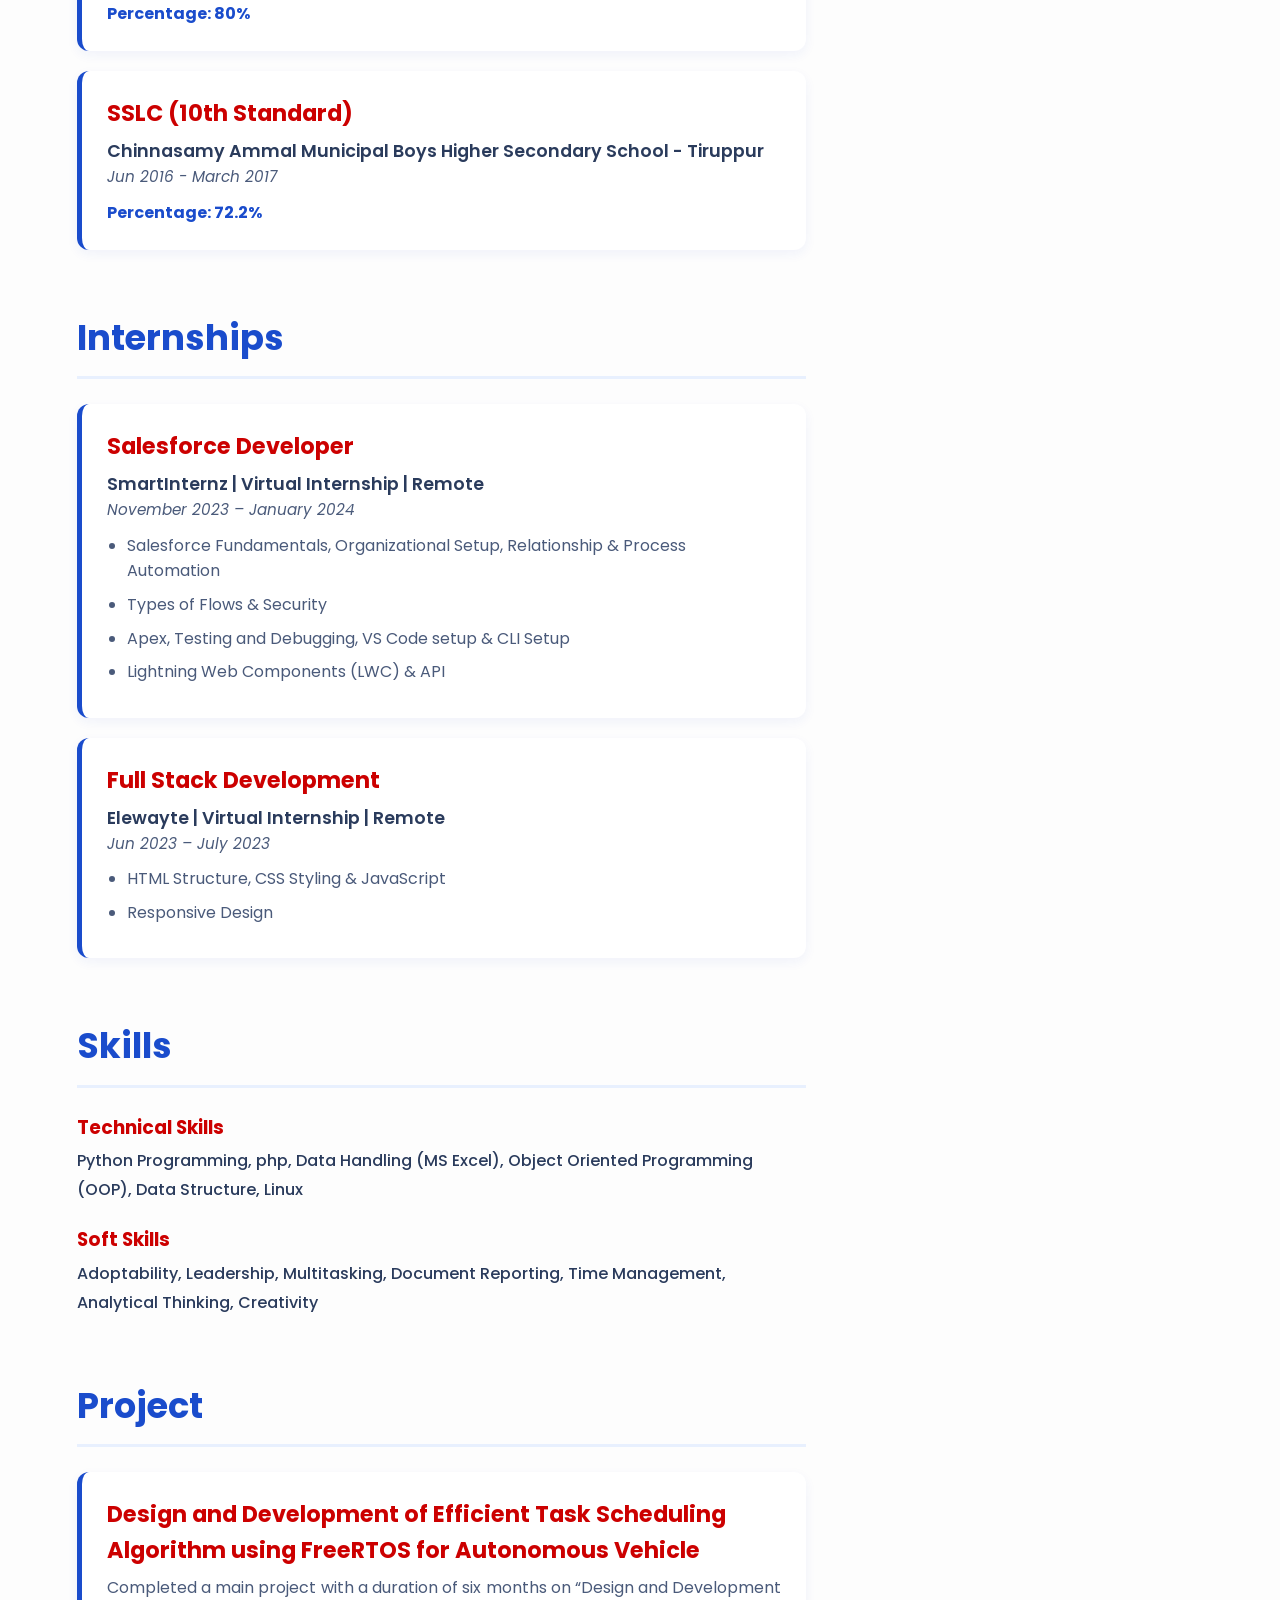
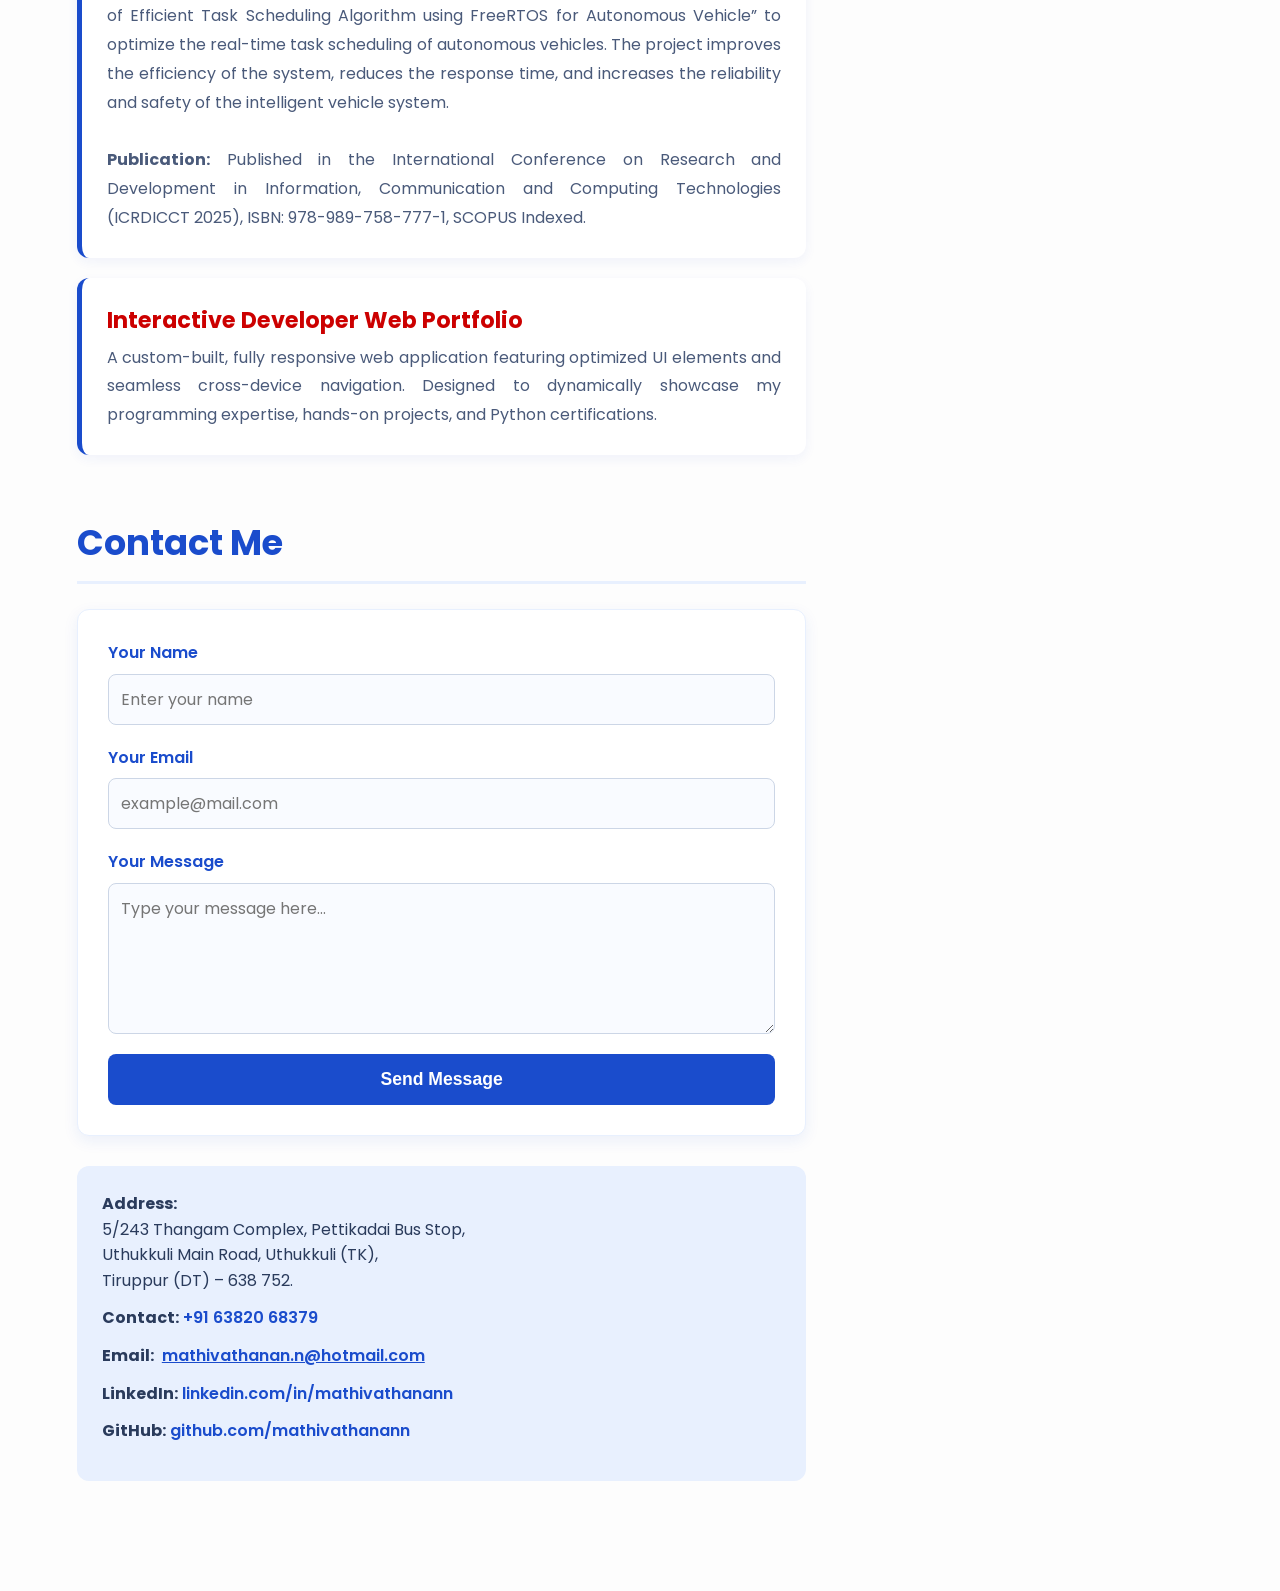
==== commit dc81727b: "Background colour change bug fixxing" ====
--- a/index.html
+++ b/index.html
@@ -275,10 +275,9 @@
 
             if (window.scrollY > 100) {
                 banner.classList.add('scrolled');
-                bannerText.textContent = "Mathivathanan N";
+                // Ippo text update aagathu, CSS vazhiyave handle aagikum
             } else {
                 banner.classList.remove('scrolled');
-                bannerText.textContent = "Welcome to Mathivathanan's Portfolio";
             }
         });
 
@@ -318,19 +317,30 @@
             var emailMenu = document.getElementById("emailMenu");
             if (emailMenu) emailMenu.classList.remove("show");
 
-            // Magic Green Shadow with LOCK
+            // 💥 FIXED: Bright Neon Green Shadow & Perfect Reset Logic
             var profileImg = document.querySelector('.image-section img');
             if (profileImg) {
-                isSuccessGlowActive = true; // Hover colors-ah lock pandrom
-                profileImg.style.filter = "drop-shadow(-5px 5px 10px rgba(0, 0, 0, 0.2)) drop-shadow(-25px 25px 45px rgba(40, 167, 69, 0.7))";
+                isSuccessGlowActive = true; 
+                // Bright Neon Green with larger spread
+                profileImg.style.filter = "drop-shadow(-5px 5px 10px rgba(0, 0, 0, 0.2)) drop-shadow(-20px 20px 55px rgba(0, 255, 64, 0.95))";
 
                 setTimeout(function () {
-                    isSuccessGlowActive = false; // 2 seconds kalichu unlock pandrom
-                    // Unlock aana aprom mouse vera button mela illana mattum shadow-ah remove pannu
-                    if (!document.querySelector('.social-btn:hover') && !document.querySelector('.nav-resume-link:hover')) {
+                    isSuccessGlowActive = false; 
+                    
+                    // Lock edutha aprom mouse yenga irukku nu check pandrom
+                    let hoveredBtn = document.querySelector('.social-btn:hover, .nav-resume-link:hover');
+                    
+                    if (hoveredBtn) {
+                        // Mouse innum button mela thaan irukku na, antha button color-ah thirumba kondu varom
+                        if (hoveredBtn.classList.contains('github-btn')) profileImg.style.filter = 'drop-shadow(-5px 5px 10px rgba(0, 0, 0, 0.2)) drop-shadow(-25px 25px 45px rgba(36, 41, 46, 0.5))';
+                        else if (hoveredBtn.classList.contains('linkedin-btn')) profileImg.style.filter = 'drop-shadow(-5px 5px 10px rgba(0, 0, 0, 0.2)) drop-shadow(-25px 25px 45px rgba(0, 119, 181, 0.5))';
+                        else if (hoveredBtn.classList.contains('email-btn')) profileImg.style.filter = 'drop-shadow(-5px 5px 10px rgba(0, 0, 0, 0.2)) drop-shadow(-25px 25px 45px rgba(204, 0, 0, 0.5))';
+                        else if (hoveredBtn.classList.contains('nav-resume-link')) profileImg.style.filter = 'drop-shadow(-5px 5px 10px rgba(0, 0, 0, 0.2)) drop-shadow(-25px 25px 45px rgba(26, 76, 204, 0.5))';
+                    } else {
+                        // Mouse veliya poiruchu na normal state-ku mathirom
                         profileImg.style.filter = "";
                     }
-                }, 2000);
+                }, 2000); // 2 Seconds
             }
         }
 
@@ -346,60 +356,51 @@
         }
 
         // ==========================================
-        // MAGIC SHADOW EFFECT (Color Change Only)
+        // 💥 FIXED: MAGIC SHADOW EFFECT (Selects ALL Buttons)
         // ==========================================
         document.addEventListener("DOMContentLoaded", function () {
             var profileImg = document.querySelector('.image-section img');
 
             function applyColorShadow(color) {
-                // Green lock active-ah iruntha entha color-um maara koodathu!
                 if (isSuccessGlowActive) return;
                 profileImg.style.filter = `drop-shadow(-5px 5px 10px rgba(0, 0, 0, 0.2)) drop-shadow(-25px 25px 45px ${color})`;
             }
 
             function removeColorShadow() {
-                // Green lock active-ah iruntha shadow remove aaga koodathu!
                 if (isSuccessGlowActive) return;
                 profileImg.style.filter = "";
             }
 
-            var githubBtn = document.querySelector('.github-btn');
-            if (githubBtn) {
-                githubBtn.addEventListener('mouseenter', () => applyColorShadow('rgba(36, 41, 46, 0.5)'));
-                githubBtn.addEventListener('mouseleave', removeColorShadow);
-            }
-
-            var linkedinBtn = document.querySelector('.linkedin-btn');
-            if (linkedinBtn) {
-                linkedinBtn.addEventListener('mouseenter', () => applyColorShadow('rgba(0, 119, 181, 0.5)'));
-                linkedinBtn.addEventListener('mouseleave', removeColorShadow);
-            }
-
-            var emailBtn = document.querySelector('.email-btn');
-            if (emailBtn) {
-                emailBtn.addEventListener('mouseenter', () => applyColorShadow('rgba(204, 0, 0, 0.5)'));
-                emailBtn.addEventListener('mouseleave', removeColorShadow);
-            }
-
-            var resumeBtn = document.querySelector('.nav-resume-link');
-            if (resumeBtn) {
-                resumeBtn.addEventListener('mouseenter', () => applyColorShadow('rgba(26, 76, 204, 0.5)'));
-                resumeBtn.addEventListener('mouseleave', removeColorShadow);
-            }
+            // querySelectorAll pottu ella buttons-aiyum edukurom (Top Banner AND Hero section)
+            document.querySelectorAll('.github-btn').forEach(btn => {
+                btn.addEventListener('mouseenter', () => applyColorShadow('rgba(36, 41, 46, 0.5)'));
+                btn.addEventListener('mouseleave', removeColorShadow);
+            });
+
+            document.querySelectorAll('.linkedin-btn').forEach(btn => {
+                btn.addEventListener('mouseenter', () => applyColorShadow('rgba(0, 119, 181, 0.5)'));
+                btn.addEventListener('mouseleave', removeColorShadow);
+            });
+
+            document.querySelectorAll('.email-btn').forEach(btn => {
+                btn.addEventListener('mouseenter', () => applyColorShadow('rgba(204, 0, 0, 0.5)'));
+                btn.addEventListener('mouseleave', removeColorShadow);
+            });
+
+            document.querySelectorAll('.nav-resume-link').forEach(btn => {
+                btn.addEventListener('mouseenter', () => applyColorShadow('rgba(26, 76, 204, 0.5)'));
+                btn.addEventListener('mouseleave', removeColorShadow);
+            });
         });
 
         // ==========================================
         // MOBILE NAVBAR & SCROLL TRACKER
         // ==========================================
         document.addEventListener("DOMContentLoaded", function () {
-
-            // 1. Menu Toggle Function
             window.toggleMobileMenu = function () {
-                var navLinks = document.getElementById("navLinks");
-                navLinks.classList.toggle("active");
-            }
-
-            // 2. Link click panna udane menu close aagida
+                document.getElementById("navLinks").classList.toggle("active");
+            }
+
             var navItems = document.querySelectorAll('.nav-item');
             navItems.forEach(function (item) {
                 item.addEventListener('click', function () {
@@ -409,21 +410,18 @@
                 });
             });
 
-            // 3. Scroll panrapa entha section la irukom nu mela kaatta
             var sections = document.querySelectorAll("section");
             var currentSectionText = document.getElementById("currentSectionText");
 
-            // Scroll position check panra settings
             var observerOptions = {
                 root: null,
-                rootMargin: "-20% 0px -60% 0px", // Screen-oda naduvula entha section irukko atha edukkum
+                rootMargin: "-20% 0px -60% 0px",
                 threshold: 0
             };
 
             var observer = new IntersectionObserver(function (entries) {
                 entries.forEach(function (entry) {
                     if (entry.isIntersecting) {
-                        // Section-oda ID (e.g., 'courses', 'skills') eduthu text-ah maathrom
                         var currentId = entry.target.getAttribute("id");
                         if (currentId && currentSectionText) {
                             var sectionName = currentId.charAt(0).toUpperCase() + currentId.slice(1);
@@ -433,7 +431,6 @@
                 });
             }, observerOptions);
 
-            // Ellaa section-um observe panrom
             sections.forEach(function (section) {
                 observer.observe(section);
             });
--- a/Portfolio.css
+++ b/Portfolio.css
@@ -1,14 +1,15 @@
 /* Basic Page Setup */
 html {
-    scroll-behavior: smooth; /* Enables smooth scrolling when navbar links are clicked */
+    scroll-behavior: smooth;
+    /* Enables smooth scrolling when navbar links are clicked */
 }
 
 :root {
     --primary-red: #cc0000;
     --primary-blue: #1a4ccc;
     --light-blue-bg: #e8f0fe;
-    --text-dark: #2a3b5c; 
-    --text-light: #4a5a7a; 
+    --text-dark: #2a3b5c;
+    --text-light: #4a5a7a;
     --bg-light: #fdfdfd;
 }
 
@@ -36,8 +37,9 @@
    LEFT SIDE (Content) 
    ============================ */
 .content-section {
-    width: 68%; 
-    padding: 0 5% 50px 6%; /* Top padding removed to make header flush */
+    width: 68%;
+    padding: 0 5% 50px 6%;
+    /* Top padding removed to make header flush */
     position: relative;
     display: flex;
     flex-direction: column;
@@ -51,28 +53,33 @@
     top: 0;
     left: 0;
     width: 100%;
-    height: 50px; 
+    height: 50px;
     background-color: var(--light-blue-bg);
     color: var(--primary-red);
     display: flex;
     align-items: center;
-    justify-content: center; /* Initial ah center-la irukum */
+    justify-content: center;
+    /* Initial ah center-la irukum */
     white-space: nowrap;
     overflow: hidden;
-    font-size: clamp(12px, 2.5vw, 1.15rem); 
+    font-size: clamp(12px, 2.5vw, 1.15rem);
     font-weight: 600;
     letter-spacing: 0.5px;
-    z-index: 2000; 
+    z-index: 2000;
     box-shadow: 0 2px 10px rgba(26, 76, 204, 0.1);
-    transition: all 0.4s ease; /* Smooth-ah left-ku poga transition */
+    transition: all 0.4s ease;
+    /* Smooth-ah left-ku poga transition */
     padding: 0 20px;
 }
 
 /* Scroll aanathukku aprom intha style apply aagum */
 .full-width-banner.scrolled {
-    justify-content: flex-start; /* Text ah left side ku thallidum */
-    padding-left: 6%; /* Left-la irunthu konjam gap */
-    background-color: #ffffff; /* Scroll aanathum banner color white-ah maara (optional, but looks good) */
+    justify-content: flex-start;
+    /* Text ah left side ku thallidum */
+    padding-left: 6%;
+    /* Left-la irunthu konjam gap */
+    background-color: #ffffff;
+    /* Scroll aanathum banner color white-ah maara (optional, but looks good) */
     border-bottom: 1px solid var(--light-blue-bg);
 }
 
@@ -82,10 +89,10 @@
    ============================ */
 .sticky-header {
     position: sticky;
-    top: 50px; 
-    z-index: 1000; 
-    background-color: var(--bg-light); 
-    padding: 20px 0 10px 0; 
+    top: 50px;
+    z-index: 1000;
+    background-color: var(--bg-light);
+    padding: 20px 0 10px 0;
     margin-bottom: 20px;
     width: 100%;
     border-bottom: 2px solid rgba(26, 76, 204, 0.05);
@@ -93,7 +100,7 @@
 
 /* Navbar styles remain same */
 .top-nav {
-    background-color: #ffffff; 
+    background-color: #ffffff;
     padding: 12px 25px;
     border-radius: 40px;
     box-shadow: 0 4px 15px rgba(26, 76, 204, 0.08);
@@ -128,7 +135,7 @@
     padding: 6px 16px;
     border-radius: 20px;
     font-weight: 600 !important;
-    
+
     /* 💥 NEW: Ithu screen chinna aanaalum shape maara vidathu */
     white-space: nowrap;
     flex-shrink: 0;
@@ -143,34 +150,36 @@
    ============================ */
 .hero-text {
     text-align: center;
-    padding-top: 25px; /* Name-ku mela space */
-    margin-bottom: 50px; /* Name-ku keela space */
+    padding-top: 25px;
+    /* Name-ku mela space */
+    margin-bottom: 50px;
+    /* Name-ku keela space */
     width: 100%;
 }
 
 .name-container {
-    white-space: nowrap; 
+    white-space: nowrap;
     overflow: hidden;
-    font-size: clamp(16px, 3.2vw, 55px); 
+    font-size: clamp(16px, 3.2vw, 55px);
 }
 
 .prefix {
     color: var(--primary-blue);
-    font-size: 0.5em; 
+    font-size: 0.5em;
     font-weight: 600;
     vertical-align: middle;
 }
 
 .main-name {
     color: var(--primary-red);
-    font-size: 1em; 
+    font-size: 1em;
     font-weight: 700;
     vertical-align: middle;
 }
 
 .suffix {
     color: var(--primary-blue);
-    font-size: 0.45em; 
+    font-size: 0.45em;
     font-weight: 600;
     vertical-align: middle;
 }
@@ -180,7 +189,8 @@
    ============================ */
 .info-section {
     margin-bottom: 60px;
-    scroll-margin-top: 40px; /* Gives breathing room when navbar scrolls to section */
+    scroll-margin-top: 40px;
+    /* Gives breathing room when navbar scrolls to section */
 }
 
 .info-section h2 {
@@ -247,10 +257,12 @@
 .skill-category {
     margin-bottom: 20px;
 }
+
 .skill-category h3 {
     color: var(--primary-red);
     margin-bottom: 5px;
 }
+
 .skill-category p {
     color: var(--text-dark);
     font-weight: 500;
@@ -282,7 +294,7 @@
     margin-bottom: 8px;
 }
 
-.contact-box input, 
+.contact-box input,
 .contact-box textarea {
     width: 100%;
     padding: 12px;
@@ -348,11 +360,13 @@
 .resume-btn {
     background-color: #ffffff;
     color: var(--primary-blue);
-    padding: 8px 18px; /* Small size */
+    padding: 8px 18px;
+    /* Small size */
     border-radius: 25px;
     text-decoration: none;
     font-weight: 600;
-    font-size: 0.95rem; /* Reduced font size */
+    font-size: 0.95rem;
+    /* Reduced font size */
     border: 2px solid var(--primary-blue);
     transition: all 0.3s ease;
     display: inline-block;
@@ -367,26 +381,29 @@
    RIGHT SIDE (Fixed Image with 3D Shadow)
    ============================ */
 .image-section {
-    width: 32%; 
+    width: 32%;
     /* Manda idikama irukka height and top adjust panniruken */
-    height: calc(100vh - 80px); 
+    height: calc(100vh - 80px);
     position: sticky;
-    top: 80px; /* Banner (50px)-ku keela inum 30px gap koduthuruken */
-    display: flex;
-    justify-content: flex-end; 
-    align-items: center; 
+    top: 80px;
+    /* Banner (50px)-ku keela inum 30px gap koduthuruken */
+    display: flex;
+    justify-content: flex-end;
+    align-items: center;
     background-color: #ffffff;
-    padding-right: 2%; 
-    z-index: 10; /* Image content-ku mela theliva nikka */
+    padding-right: 2%;
+    z-index: 10;
+    /* Image content-ku mela theliva nikka */
 }
 
 .image-section img {
     max-width: 100%;
-    max-height: calc(100vh - 80px); /* Container height-ku match aaga */
+    max-height: calc(100vh - 80px);
+    /* Container height-ku match aaga */
     object-fit: contain;
-    
+
     /* 3D Shadow Effect */
-    filter: drop-shadow(-15px 15px 25px rgba(26, 76, 204, 0.15)); 
+    filter: drop-shadow(-15px 15px 25px rgba(26, 76, 204, 0.15));
     transition: filter 0.4s ease, transform 0.4s ease;
 }
 
@@ -394,7 +411,7 @@
 .image-section img:hover {
     filter: drop-shadow(-20px 20px 35px rgba(26, 76, 204, 0.25));
     /* Mela thookki, konjam perusaaga (3D feel) */
-    transform: translateY(-5px) scale(1.02); 
+    transform: translateY(-5px) scale(1.02);
 }
 
 /* ============================
@@ -402,22 +419,28 @@
    ============================ */
 @media (max-width: 1100px) {
     .main-container {
-        flex-direction: column; 
-    }
-    .content-section, .image-section {
+        flex-direction: column;
+    }
+
+    .content-section,
+    .image-section {
         width: 100%;
     }
+
     .image-section {
         height: auto;
-        position: static; 
+        position: static;
         padding: 40px 0 0 0;
-        justify-content: center; /* Center image on mobile */
-    }
+        justify-content: center;
+        /* Center image on mobile */
+    }
+
     .image-section img {
-        height: auto; 
-    }
+        height: auto;
+    }
+
     .name-container {
-        font-size: clamp(14px, 4.5vw, 35px); 
+        font-size: clamp(14px, 4.5vw, 35px);
     }
 }
 
@@ -452,7 +475,8 @@
 .email-menu {
     display: none;
     position: absolute;
-    bottom: 130%; /* Positions it above the text */
+    bottom: 130%;
+    /* Positions it above the text */
     left: 0;
     background-color: #ffffff;
     min-width: 220px;
@@ -468,7 +492,8 @@
     animation: popUp 0.3s ease-out;
 }
 
-.email-menu a, .email-menu .copy-btn {
+.email-menu a,
+.email-menu .copy-btn {
     color: var(--text-dark);
     padding: 12px 20px;
     text-decoration: none;
@@ -478,15 +503,23 @@
     transition: background 0.2s, color 0.2s;
 }
 
-.email-menu a:hover, .email-menu .copy-btn:hover {
+.email-menu a:hover,
+.email-menu .copy-btn:hover {
     background-color: var(--light-blue-bg);
     color: var(--primary-blue);
     font-weight: 500;
 }
 
 @keyframes popUp {
-    from { opacity: 0; transform: translateY(10px); }
-    to { opacity: 1; transform: translateY(0); }
+    from {
+        opacity: 0;
+        transform: translateY(10px);
+    }
+
+    to {
+        opacity: 1;
+        transform: translateY(0);
+    }
 }
 
 /* ============================
@@ -495,14 +528,15 @@
 .social-links-hero {
     display: flex;
     justify-content: center;
-    flex-wrap: nowrap; /* 💥 Madinjama eppovume straight line-la nikka */
+    flex-wrap: nowrap;
+    /* 💥 Madinjama eppovume straight line-la nikka */
     gap: 15px;
     margin-top: 20px;
 }
 
 .social-btn {
     padding: 8px 22px;
-    border-radius: 30px; 
+    border-radius: 30px;
     text-decoration: none;
     font-weight: 600;
     font-size: 0.95rem;
@@ -511,39 +545,47 @@
     align-items: center;
     justify-content: center;
     gap: 8px;
-    white-space: nowrap; 
+    white-space: nowrap;
 }
 
 /* 💥 NEW: Mobile-la screen chinna aagumbothu size auto-va reduce aaga */
 @media (max-width: 600px) {
     .social-links-hero {
-        gap: 6px; /* Buttons naduvula irukka gap-ah kuraikkirom */
-    }
+        gap: 6px;
+        /* Buttons naduvula irukka gap-ah kuraikkirom */
+    }
+
     .social-btn {
-        padding: 6px 10px; /* Button-oda width/height-ah kuraikkirom */
-        font-size: 0.75rem; /* Text size-ah chinna aakkirom */
-        gap: 4px; /* Icon-kum text-kum ulla gap-ah kuraikkirom */
+        padding: 6px 10px;
+        /* Button-oda width/height-ah kuraikkirom */
+        font-size: 0.75rem;
+        /* Text size-ah chinna aakkirom */
+        gap: 4px;
+        /* Icon-kum text-kum ulla gap-ah kuraikkirom */
     }
 }
 
 /* LinkedIn Button Style */
 .linkedin-btn {
     background-color: #f0f6ff;
-    color: #0077b5; /* LinkedIn Official Blue */
+    color: #0077b5;
+    /* LinkedIn Official Blue */
     border: 1px solid #0077b5;
 }
 
 .linkedin-btn:hover {
     background-color: #0077b5;
     color: #ffffff;
-    transform: translateY(-2px); /* Chinna hover bounce effect */
+    transform: translateY(-2px);
+    /* Chinna hover bounce effect */
     box-shadow: 0 4px 10px rgba(0, 119, 181, 0.2);
 }
 
 /* GitHub Button Style */
 .github-btn {
     background-color: #f6f8fa;
-    color: #24292e; /* GitHub Official Dark */
+    color: #24292e;
+    /* GitHub Official Dark */
     border: 1px solid #24292e;
 }
 
@@ -557,7 +599,7 @@
 /* Email Button Style (Red Theme to match your name) */
 .email-btn {
     background-color: #fdf2f2;
-    color: var(--primary-red); 
+    color: var(--primary-red);
     border: 1px solid var(--primary-red);
 }
 
@@ -574,7 +616,8 @@
 #toastPopup {
     visibility: hidden;
     min-width: 250px;
-    background-color: var(--text-dark); /* Dark navy background */
+    background-color: var(--text-dark);
+    /* Dark navy background */
     color: #ffffff;
     text-align: center;
     border-radius: 8px;
@@ -583,7 +626,8 @@
     z-index: 3000;
     left: 50%;
     bottom: 30px;
-    transform: translateX(-50%); /* Centers the popup perfectly */
+    transform: translateX(-50%);
+    /* Centers the popup perfectly */
     font-size: 0.95rem;
     font-weight: 500;
     box-shadow: 0 5px 15px rgba(0, 0, 0, 0.2);
@@ -594,7 +638,8 @@
 #toastPopup.show {
     visibility: visible;
     opacity: 1;
-    bottom: 50px; /* Slides up slightly for animation */
+    bottom: 50px;
+    /* Slides up slightly for animation */
 }
 
 /* ============================
@@ -602,25 +647,23 @@
    ============================ */
 .image-section img {
     max-width: 100%;
-    max-height: calc(100vh - 80px); 
+    max-height: calc(100vh - 80px);
     object-fit: contain;
-    
+
     /* 💥 PRO TRICK: Double Drop Shadow for realistic 3D depth */
     /* 1st part: Dark tight shadow | 2nd part: Darker blue soft shadow */
-    filter: drop-shadow(-5px 5px 10px rgba(0, 0, 0, 0.2)) 
-            drop-shadow(-15px 15px 35px rgba(15, 35, 80, 0.35)); 
-            
+    filter: drop-shadow(-5px 5px 10px rgba(0, 0, 0, 0.2)) drop-shadow(-15px 15px 35px rgba(15, 35, 80, 0.35));
+
     transition: filter 0.4s ease, transform 0.4s ease;
 }
 
 /* Hover pannumbothu 3D pop-up inum theliva theriyum */
 .image-section img:hover {
     /* Shadow inum spread aagi, image munnadi varum */
-    filter: drop-shadow(-8px 8px 15px rgba(0, 0, 0, 0.15)) 
-            drop-shadow(-25px 25px 45px rgba(15, 35, 80, 0.45));
-            
+    filter: drop-shadow(-8px 8px 15px rgba(0, 0, 0, 0.15)) drop-shadow(-25px 25px 45px rgba(15, 35, 80, 0.45));
+
     /* Mela thookki, konjam perusaaga (Perfect 3D feel) */
-    transform: translateY(-8px) scale(1.02); 
+    transform: translateY(-8px) scale(1.02);
 }
 
 /* ============================
@@ -628,16 +671,17 @@
    ============================ */
 /* Default ah laptop-la mobile header theriya koodathu */
 .mobile-nav-header {
-    display: none; 
+    display: none;
 }
 
 /* Mobile Screen Size (< 768px) */
 @media (max-width: 768px) {
     .top-nav {
         padding: 12px 20px;
-        flex-direction: column; /* Row-va irunthatha column-ah maathrom */
-    }
-    
+        flex-direction: column;
+        /* Row-va irunthatha column-ah maathrom */
+    }
+
     .mobile-nav-header {
         display: flex;
         justify-content: space-between;
@@ -661,7 +705,7 @@
 
     /* Links-ah default ah hide pandrom */
     #navLinks {
-        display: none; 
+        display: none;
         flex-direction: column;
         width: 100%;
         padding-top: 15px;
@@ -670,7 +714,7 @@
 
     /* JavaScript-la class add aanathum thelivavum */
     #navLinks.active {
-        display: flex; 
+        display: flex;
         border-top: 1px solid rgba(26, 76, 204, 0.1);
         margin-top: 10px;
     }
@@ -696,13 +740,15 @@
    MOBILE TYPOGRAPHY & SPACING (Clean Look)
    ============================ */
 @media (max-width: 768px) {
+
     /* 1. Main Headings (Hero section name) */
     h1 {
-        font-size: 1.8rem !important; 
+        font-size: 1.8rem !important;
     }
 
     /* 2. Section Headings (Education, Skills, etc.) */
-    h2, .info-section h2 {
+    h2,
+    .info-section h2 {
         font-size: 1.4rem !important;
         margin-bottom: 15px !important;
     }
@@ -713,7 +759,10 @@
     }
 
     /* 4. Normal Text & Paragraphs */
-    p, li, .email-text, .nav-item {
+    p,
+    li,
+    .email-text,
+    .nav-item {
         font-size: 0.9rem !important;
         line-height: 1.6 !important;
     }
@@ -728,6 +777,7 @@
    FINAL CONTACT BOX FIX (Single Line & Font Size Fix)
    ============================ */
 @media (max-width: 768px) {
+
     /* Box veliya pogama correct-ah irukka */
     #contact {
         width: 100% !important;
@@ -745,10 +795,10 @@
     #contact b {
         /* Size-ah inum konjam chinna aakkurom (Orey line-la pathurathukku) */
         font-size: clamp(9.5px, 2.8vw, 13px) !important;
-        
+
         /* 💥 MAGIC: Text eppovume madinjama orey straight line-la thaan nikkum */
         white-space: nowrap !important;
-        
+
         line-height: 1.8 !important;
     }
 
@@ -756,7 +806,172 @@
     #contact p {
         max-width: 100% !important;
         overflow: hidden !important;
-        text-overflow: ellipsis !important; /* Idham pathalana azhaga "..." nu varum */
+        text-overflow: ellipsis !important;
+        /* Idham pathalana azhaga "..." nu varum */
         margin-bottom: 10px !important;
     }
 }
+
+/* ==========================================
+   TOP BANNER & MINI BUTTONS (FINAL FIX)
+   ========================================== */
+
+/* Banner Base */
+#topBanner {
+    display: flex;
+    justify-content: space-between;
+    align-items: center;
+    padding: 10px 20px;
+    box-sizing: border-box;
+    transition: all 0.3s ease;
+}
+
+/* Hidden Buttons - Strict Straight Line */
+.top-social-links {
+    display: flex !important;
+    flex-direction: row !important; /* 💥 Ithu thaan straight line-la vekkum */
+    flex-wrap: nowrap !important;   /* 💥 Udanju keela vara vidathu */
+    align-items: center;
+    gap: 10px;
+    opacity: 0;
+    visibility: hidden;
+    transform: translateY(-5px);
+    transition: all 0.3s ease;
+}
+
+/* ==========================================
+   ULTIMATE FIX FOR STRAIGHT LINE BUTTONS
+   ========================================== */
+
+/* 1. Scroll aagumbothu Banner format udaiyama irukka */
+.full-width-banner.scrolled {
+    justify-content: space-between !important; /* Text left-layum, buttons right-layum strict aaga nikkum */
+    padding: 10px 20px !important; 
+}
+
+/* 2. Container strict ah row-la thaan irukkanum */
+.top-social-links {
+    display: flex !important;
+    flex-direction: row !important; 
+    flex-wrap: nowrap !important; 
+    align-items: center !important;
+    gap: 10px !important;
+    width: auto !important; /* Box surungama irukka */
+    
+    /* Animations */
+    opacity: 0;
+    visibility: hidden;
+    transform: translateY(-5px);
+    transition: all 0.3s ease;
+}
+
+/* Scroll Pannumbothu theriyum */
+#topBanner.scrolled .top-social-links {
+    opacity: 1;
+    visibility: visible;
+    transform: translateY(0);
+}
+
+/* 3. Buttons kandipa orey line-la thaan nikkanum (No stacking) */
+.top-social-links .mini-btn {
+    display: inline-flex !important;
+    flex-direction: row !important;
+    align-items: center !important;
+    width: max-content !important; /* Text evlo peruso avlo thaan width edukkum */
+    flex: 0 0 auto !important; /* Button size-ah browser kurakka koodathu */
+    padding: 4px 10px !important; 
+    font-size: 11px !important;
+    white-space: nowrap !important;
+    margin: 0 !important;
+}
+
+/* ==========================================
+   MOBILE VIEW FIX
+   ========================================== */
+@media (max-width: 768px) {
+    .full-width-banner.scrolled {
+        padding: 8px 10px !important;
+    }
+    
+    #bannerText {
+        white-space: nowrap !important; /* Kandipa orey line-la thaan irukkanum */
+        overflow: visible !important; /* Text hide aaga koodathu */
+        font-size: clamp(9px, 2.5vw, 11px) !important; /* Screen size-ku yetha maari font auto-va adjust aagum */
+        max-width: none !important; /* Text-ku limit illama full-a theriya */
+    }
+    
+    /* Extra space kedaikka banner padding-ah innum konjam kurakkalam */
+    .full-width-banner, 
+    .full-width-banner.scrolled {
+        padding: 8px 5px !important; 
+    }
+}
+
+    .top-social-links {
+        gap: 5px !important;
+    }
+
+    .top-social-links .mini-btn {
+        padding: 4px 6px !important;
+        font-size: 9px !important; 
+    }
+
+
+/* Banner Alignment */
+#topBanner {
+    display: flex;
+    justify-content: space-between;
+    align-items: center;
+    padding: 10px 20px;
+    box-sizing: border-box;
+    transition: all 0.3s ease; /* Smooth banner transition */
+}
+
+/* Initially Hide the Top Social Links */
+.top-social-links {
+    display: flex;
+    gap: 10px;
+    opacity: 0; /* Transparent ah irukum */
+    visibility: hidden; /* Click aagathu */
+    transform: translateY(-5px); /* Light ah mela irunthu keela vara maari effect */
+    transition: all 0.3s ease;
+}
+
+/* Scroll Pannumbothu (Name change aagum pothu) buttons theriya varum */
+#topBanner.scrolled .top-social-links {
+    opacity: 1;
+    visibility: visible;
+    transform: translateY(0);
+}
+
+/* Mini Buttons Style - Size Romba Chinnatha aaka */
+.mini-btn {
+    padding: 4px 10px !important; 
+    font-size: 11px !important;
+    white-space: nowrap;
+}
+
+/* Mobile View Adjustments */
+@media (max-width: 768px) {
+    #topBanner {
+        padding: 8px 10px;
+    }
+    
+    #bannerText {
+        font-size: 12px; 
+        white-space: normal; /* Text hide aagama next line-ku wrap aaga allow pannum */
+        line-height: 1.3; /* Line gap paaka neat ah irukka */
+        max-width: 65%; /* Buttons-ah idikkama irukka text-ku limit set panrom */
+    }
+
+    .top-social-links {
+        gap: 5px;
+        flex-shrink: 0; /* Text perusa aanaalum buttons-oda size kuraiyaama irukka */
+    }
+
+    /* Mobile la buttons innum chinna size aagum */
+    .mini-btn {
+        padding: 4px 6px !important;
+        font-size: 9px !important; 
+    }
+}
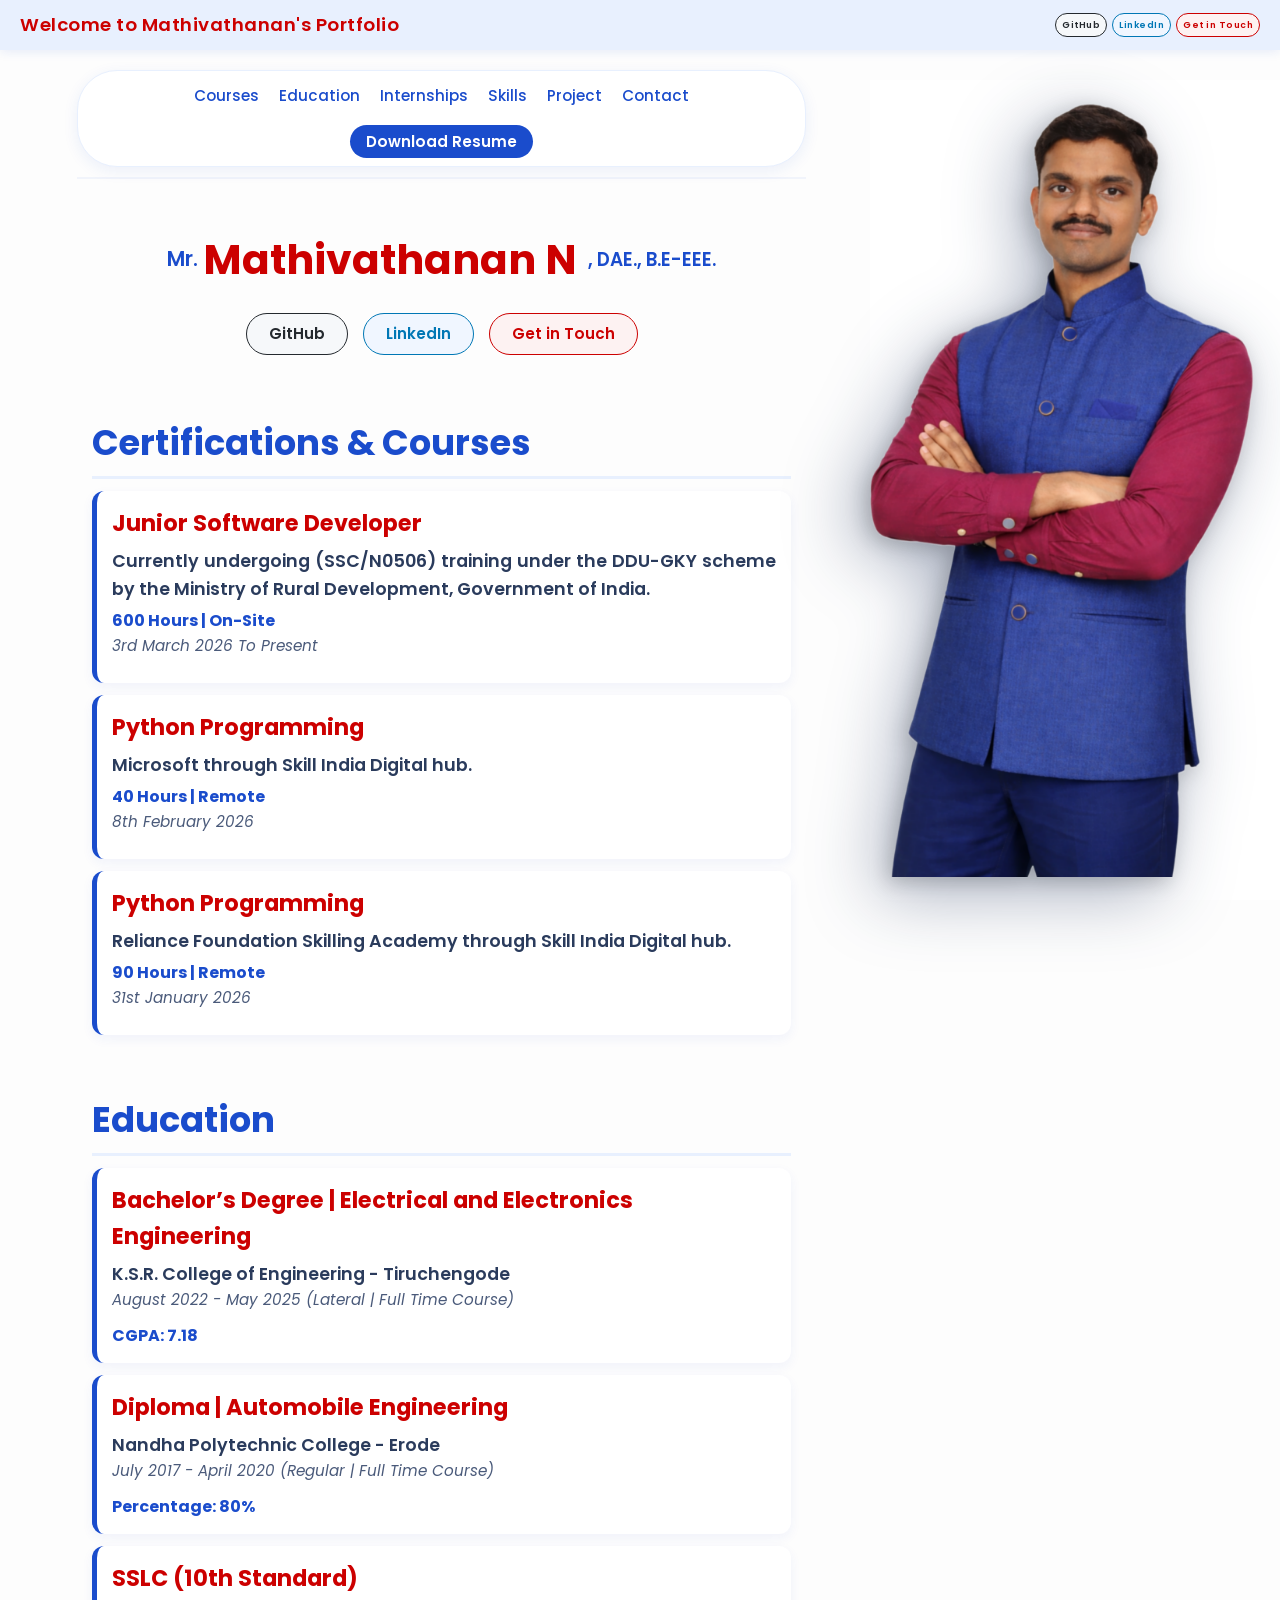
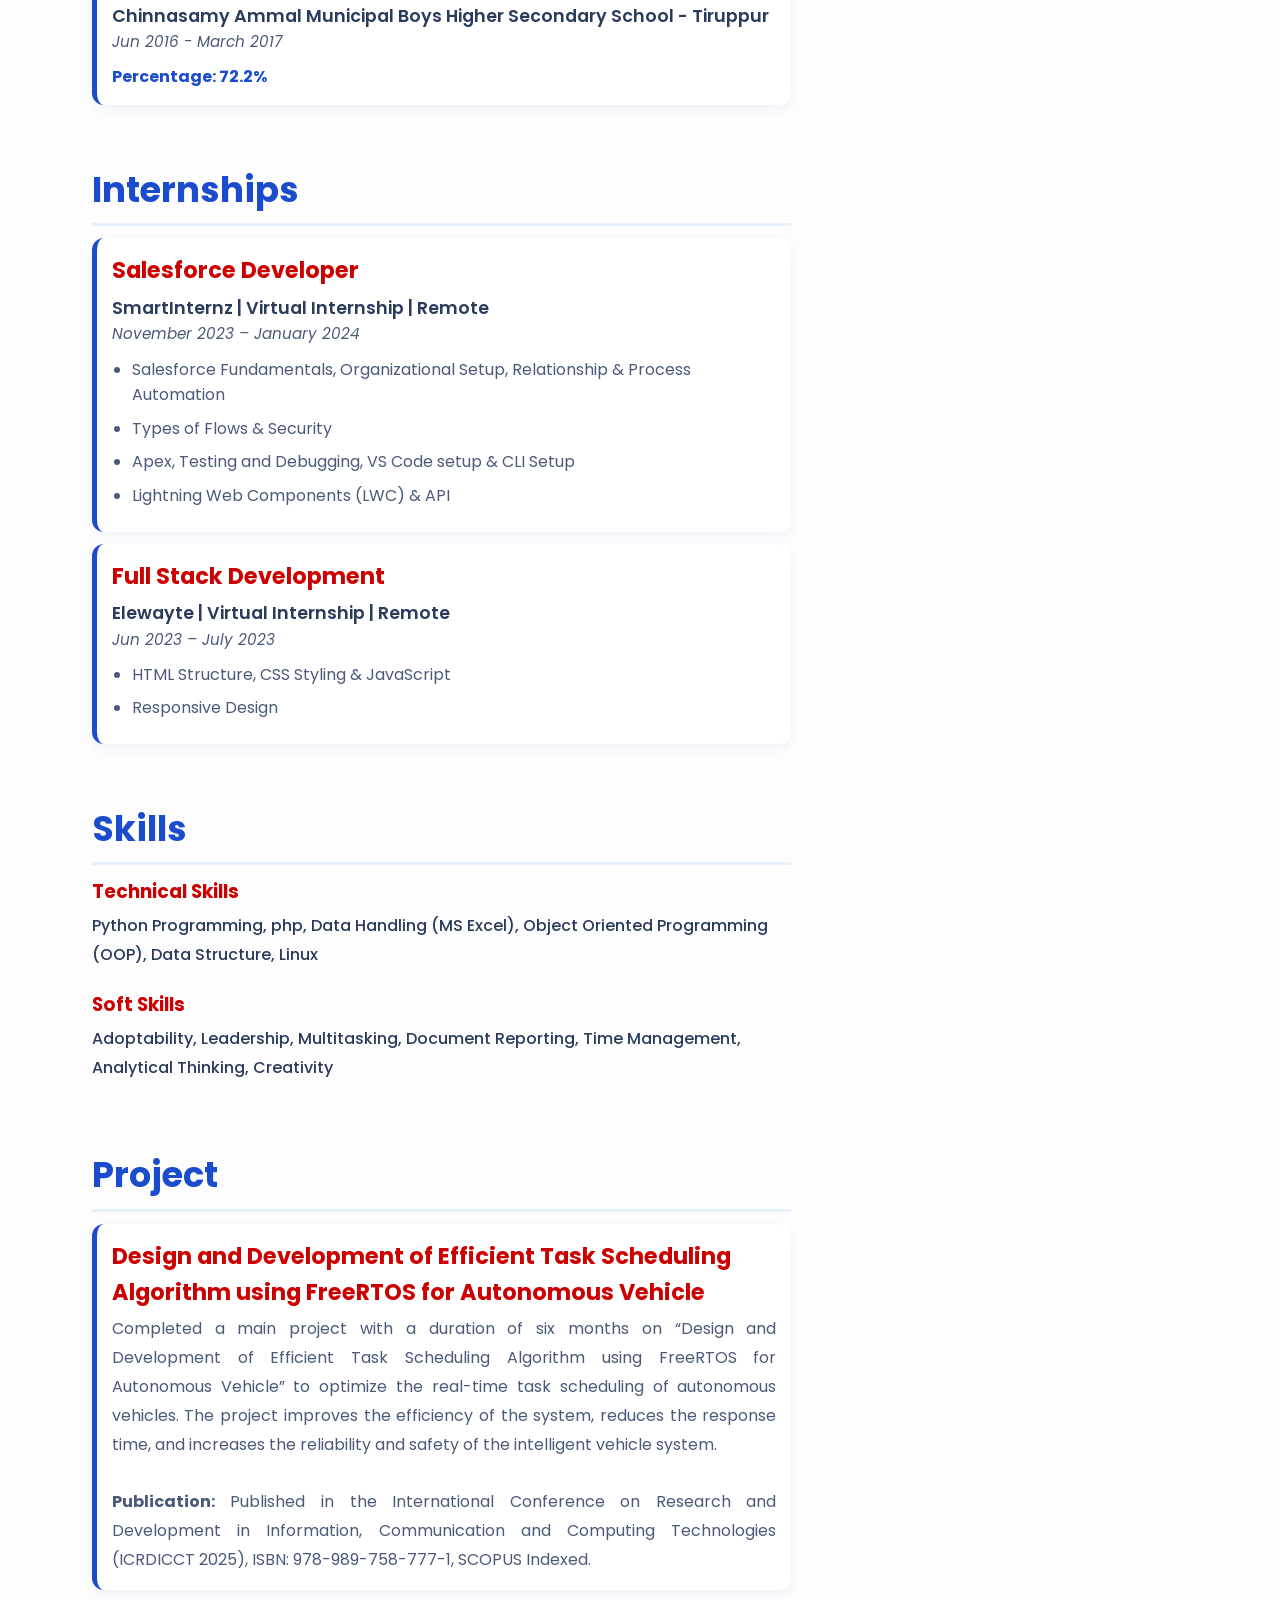
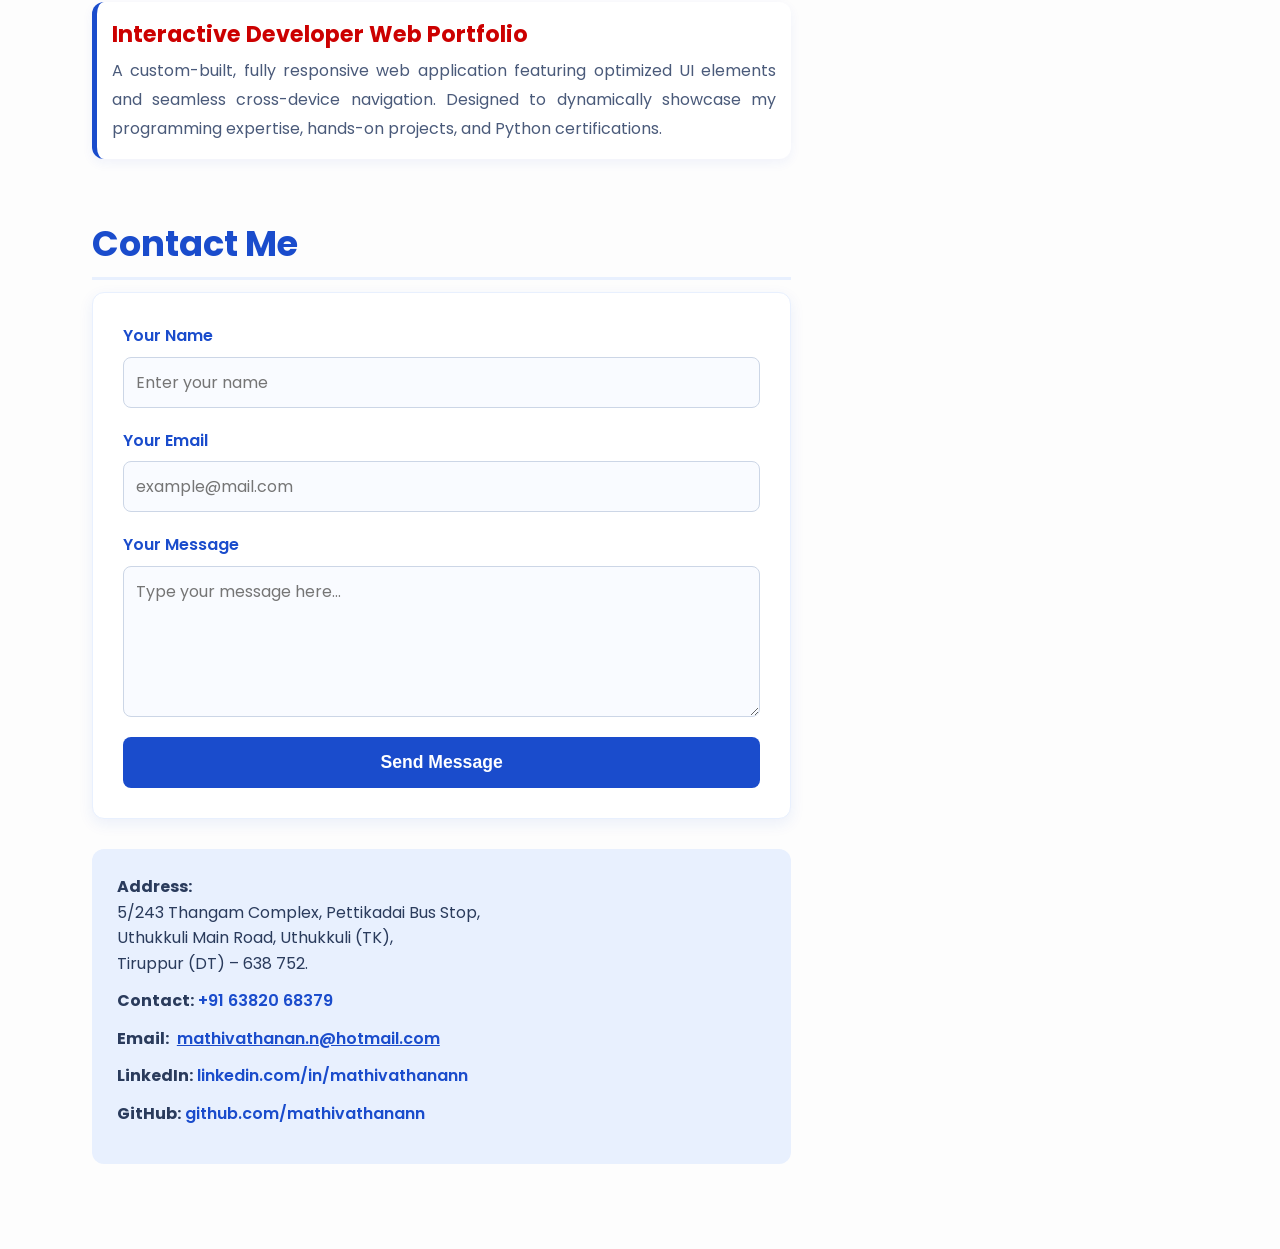
==== commit 80b063d9: "Top name Change Bug Fix" ====
--- a/index.html
+++ b/index.html
@@ -267,7 +267,7 @@
         }
 
         // ==========================================
-        // Banner Text Change on Scroll Function
+        // Banner Text Change on Scroll Function (RESTORED)
         // ==========================================
         window.addEventListener('scroll', function () {
             var banner = document.getElementById('topBanner');
@@ -275,9 +275,12 @@
 
             if (window.scrollY > 100) {
                 banner.classList.add('scrolled');
-                // Ippo text update aagathu, CSS vazhiyave handle aagikum
+                // Scroll panna udane unga name maaridum
+                if (bannerText) bannerText.textContent = "Mathivathanan N";
             } else {
                 banner.classList.remove('scrolled');
+                // Mela ponathum thirumba Welcome message vanthudum
+                if (bannerText) bannerText.textContent = "Welcome to Mathivathanan's Portfolio";
             }
         });
 
--- a/Portfolio.css
+++ b/Portfolio.css
@@ -736,42 +736,23 @@
     }
 }
 
-/* ============================
-   MOBILE TYPOGRAPHY & SPACING (Clean Look)
-   ============================ */
-@media (max-width: 768px) {
-
-    /* 1. Main Headings (Hero section name) */
-    h1 {
-        font-size: 1.8rem !important;
-    }
-
-    /* 2. Section Headings (Education, Skills, etc.) */
-    h2,
+/* ==========================================
+       MOBILE SPACING FIX (Sections & Cards)
+       ========================================== */
+    .info-section {
+        margin-bottom: 25px !important; /* Adutha section-ku ulla gap kuraiyum */
+        padding: 10px 15px !important;
+    }
+
     .info-section h2 {
-        font-size: 1.4rem !important;
-        margin-bottom: 15px !important;
-    }
-
-    /* 3. Sub-headings (Degree names, Job titles) */
-    h3 {
-        font-size: 1.15rem !important;
-    }
-
-    /* 4. Normal Text & Paragraphs */
-    p,
-    li,
-    .email-text,
-    .nav-item {
-        font-size: 0.9rem !important;
-        line-height: 1.6 !important;
-    }
-
-    /* 5. Section Padding (Mobile-la extra space thavirkka) */
-    .info-section {
-        padding: 40px 15px !important;
-    }
-}
+        margin-bottom: 12px !important; /* Heading-kum content-kum ulla gap */
+        padding-bottom: 5px !important;
+    }
+
+    .card {
+        margin-bottom: 12px !important; /* Rendu cards-ku naduvula irukka gap */
+        padding: 15px !important; /* Card kulla irukka gap-ah kurakkum */
+    }
 
 /* ============================
    FINAL CONTACT BOX FIX (Single Line & Font Size Fix)
@@ -975,3 +956,61 @@
         font-size: 9px !important; 
     }
 }
+
+/* ==========================================
+   ULTIMATE MOBILE COMPACT VIEW (Max-width: 768px)
+   Itha unga CSS file-oda last-la paste pannunga
+   ========================================== */
+@media (max-width: 768px) {
+    
+    /* 1. DRASTICALLY REDUCE BLANK SPACES (GAPS) */
+    .content-section {
+        padding: 10px 4% 20px 4% !important; /* Side and bottom gaps-ah total ah kurakkuthu */
+    }
+    
+    .hero-text {
+        padding-top: 15px !important;
+        margin-bottom: 25px !important; /* Name-ku keela irukka periya space-ah kurakkuthu */
+    }
+
+    .info-section {
+        margin-bottom: 20px !important; /* Rendu topics (e.g., Skills -> Project) naduvula irukka gap */
+        padding: 0px 5px !important;
+    }
+
+    .card {
+        padding: 12px 15px !important; /* White box kulla irukka space */
+        margin-bottom: 12px !important; /* Rendu cards-ku naduvula irukka gap */
+    }
+
+    .info-section h2 {
+        margin-bottom: 10px !important; /* Title-kum content-kum gap */
+        padding-bottom: 4px !important;
+    }
+
+    .skill-category {
+        margin-bottom: 12px !important;
+    }
+
+    /* 2. REDUCE FONT SIZES FOR MOBILE */
+    .name-container {
+        font-size: clamp(14px, 5vw, 24px) !important; /* Name mobile-la correct aana chinna size-ku varum */
+    }
+
+    .info-section h2 {
+        font-size: 1.25rem !important; /* Main headings (Skills, Project, etc.) */
+    }
+
+    .card h3, .skill-category h3 {
+        font-size: 1.05rem !important; /* Sub-headings (Python, HTML, etc.) */
+    }
+
+    p, li, .company, .date, .project-desc, .skill-category p {
+        font-size: 0.85rem !important; /* Normal text ellam chinna size aagidum */
+        line-height: 1.5 !important;
+    }
+
+    .highlight {
+        font-size: 0.9rem !important;
+    }
+}
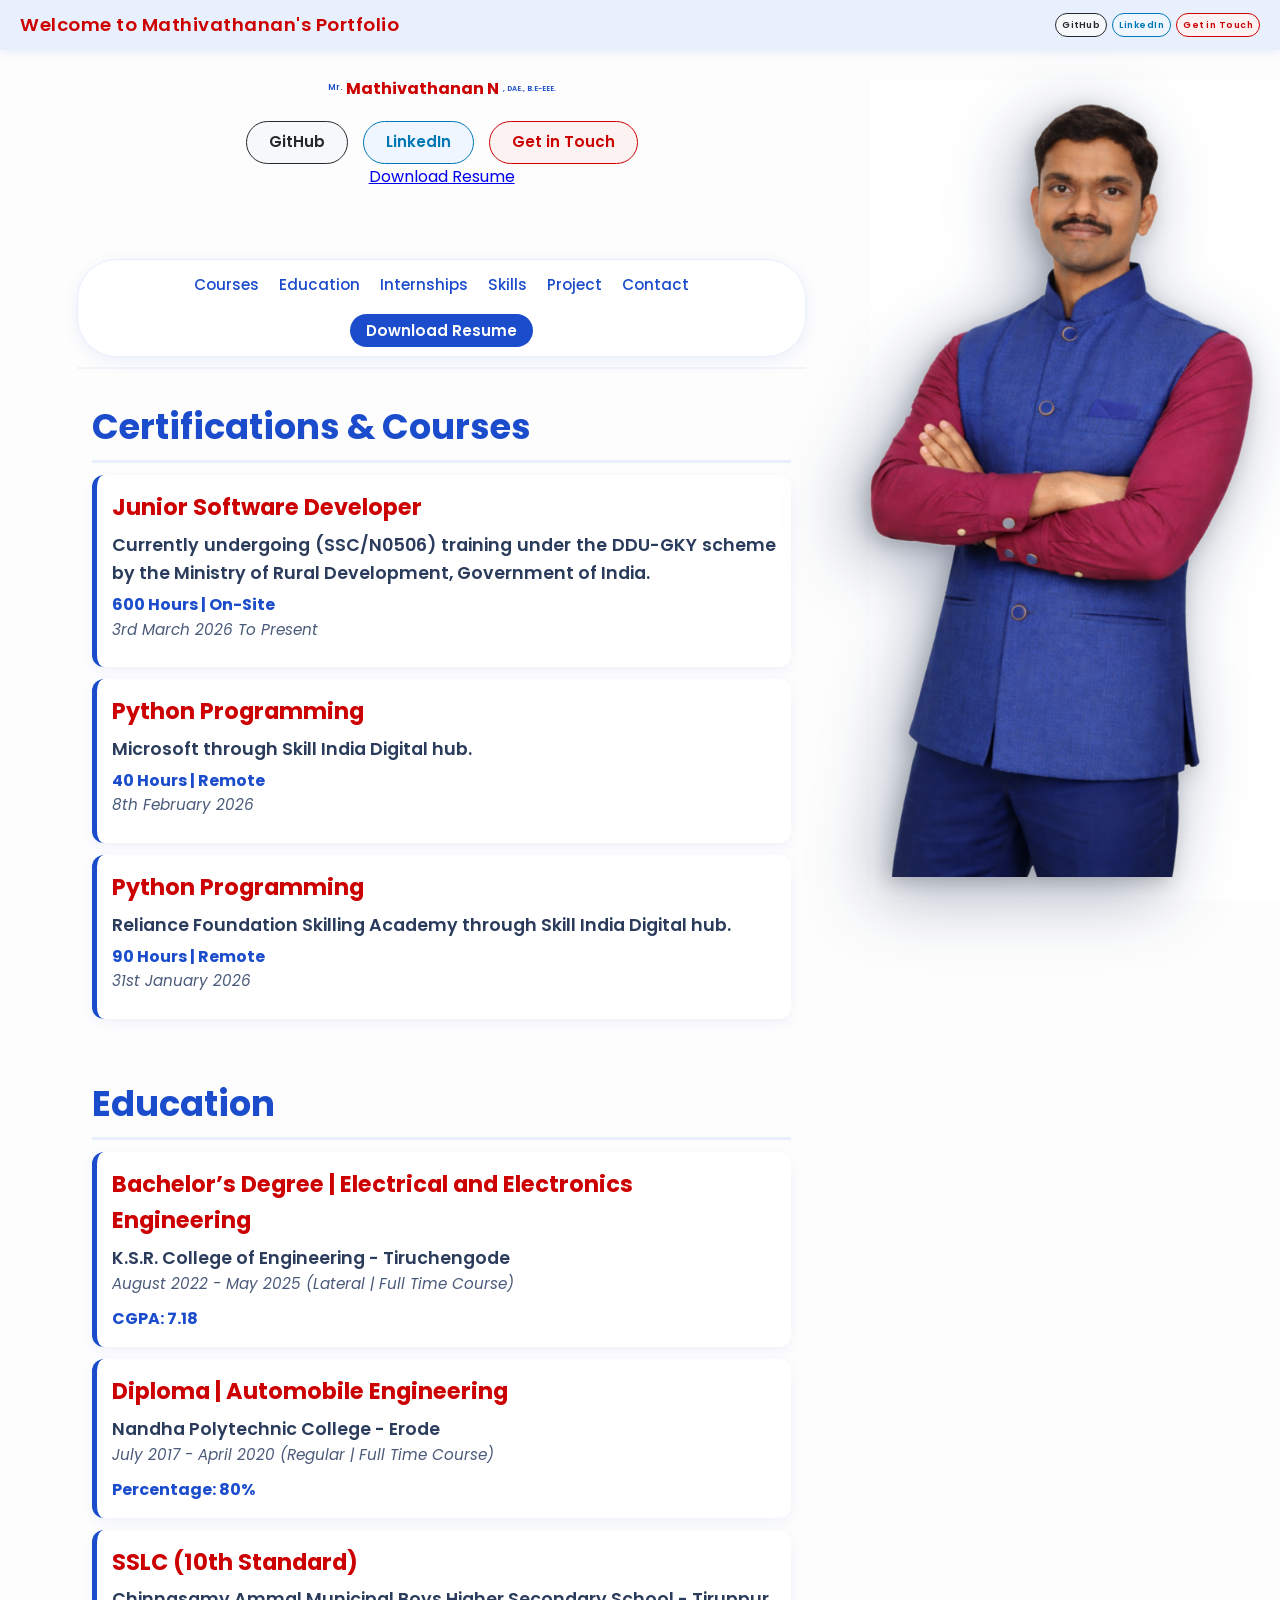
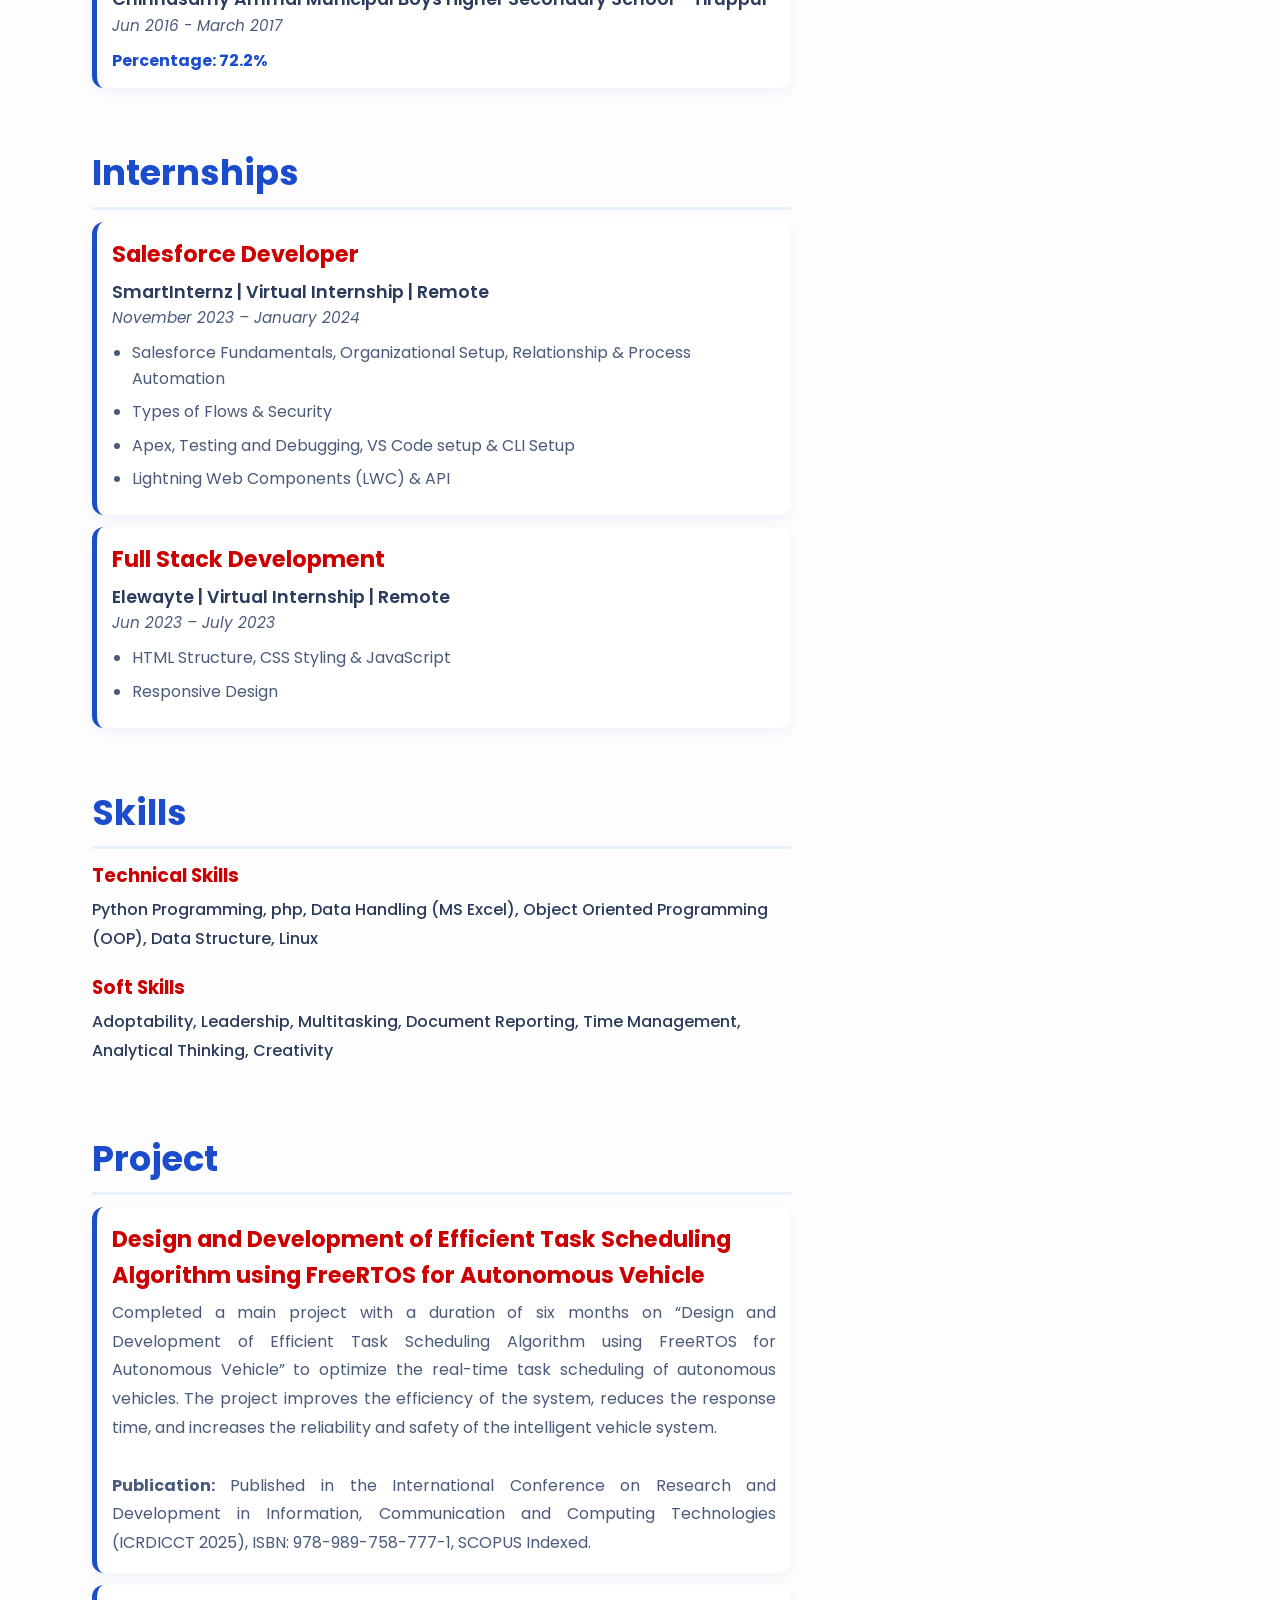
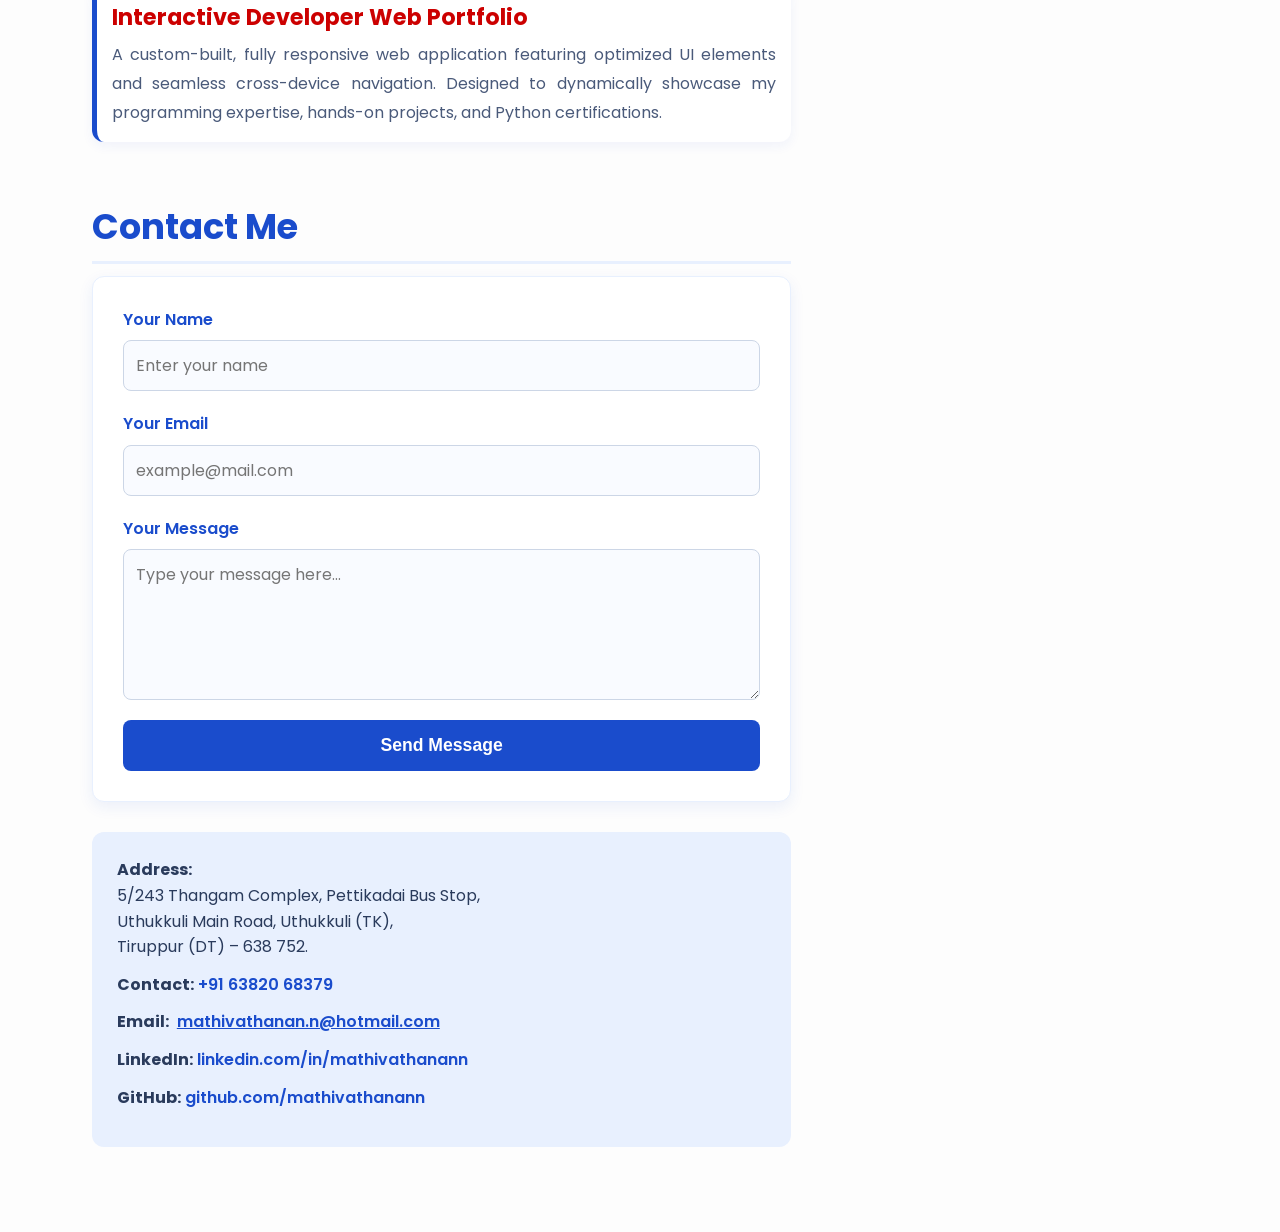
==== commit 6e9e239c: "Mobile screen majour update" ====
--- a/index.html
+++ b/index.html
@@ -14,7 +14,6 @@
 
     <div class="full-width-banner" id="topBanner">
         <span id="bannerText">Welcome to Mathivathanan's Portfolio</span>
-
         <div class="top-social-links">
             <a href="https://github.com/mathivathanann" target="_blank"
                 class="social-btn github-btn mini-btn">GitHub</a>
@@ -29,13 +28,35 @@
 
         <div class="content-section">
 
+            <div class="hero-text">
+                <div class="profile-card" id="mainCard">
+                    <div class="name-details">
+                        <span class="prefix">Mr.</span>
+                        <span class="main-name">Mathivathanan N</span>
+                        <span class="suffix">, DAE., B.E-EEE.</span>
+                    </div>
+                    <div class="social-links-hero">
+                        <a href="https://github.com/mathivathanann" target="_blank"
+                            class="social-btn github-btn">GitHub</a>
+                        <a href="https://www.linkedin.com/in/mathivathanann" target="_blank"
+                            class="social-btn linkedin-btn">LinkedIn</a>
+                        <a href="mailto:mathivathanan.n@hotmail.com" class="social-btn email-btn"
+                            onclick="copyEmailAndShowToast()">Get in Touch</a>
+                    </div>
+
+                    <a href="Mathivathanan_Resume.pdf" download class="card-resume-btn">
+                        Download Resume
+                    </a>
+
+                </div>
+            </div>
+
             <header class="sticky-header">
-                <nav class="top-nav">
+                <nav class="top-nav" id="mainNav">
                     <div class="mobile-nav-header">
                         <span id="currentSectionText">Portfolio</span>
                         <button class="menu-toggle" onclick="toggleMobileMenu()">☰</button>
                     </div>
-
                     <ul id="navLinks">
                         <li><a href="#courses" class="nav-item">Courses</a></li>
                         <li><a href="#education" class="nav-item">Education</a></li>
@@ -49,30 +70,6 @@
             </header>
 
             <main>
-                <div class="hero-text">
-                    <div class="name-container">
-                        <span class="prefix">Mr. </span>
-                        <span class="main-name">Mathivathanan N</span>
-                        <span class="suffix">, DAE., B.E-EEE.</span>
-                    </div>
-
-                    <div class="social-links-hero">
-                        <a href="https://github.com/mathivathanann" target="_blank" class="social-btn github-btn">
-                            GitHub
-                        </a>
-
-                        <a href="https://www.linkedin.com/in/mathivathanann" target="_blank"
-                            class="social-btn linkedin-btn">
-                            LinkedIn
-                        </a>
-
-                        <a href="mailto:mathivathanan.n@hotmail.com" class="social-btn email-btn"
-                            onclick="copyEmailAndShowToast()">
-                            Get in Touch
-                        </a>
-                    </div>
-                </div>
-
                 <section id="courses" class="info-section">
                     <h2>Certifications & Courses</h2>
                     <div class="card">
@@ -215,10 +212,8 @@
                                 <span class="email-text" onclick="toggleEmailMenu()">mathivathanan.n@hotmail.com</span>
                                 <div class="email-menu" id="emailMenu">
                                     <span class="copy-btn" onclick="openMailApp()">📧 Open Mail App</span>
-
                                     <a href="https://mail.google.com/mail/?view=cm&fs=1&to=mathivathanan.n@hotmail.com"
                                         target="_blank">🌐 Open in Gmail</a>
-
                                     <span class="copy-btn" onclick="copyEmailAndShowToast()">📋 Copy Email ID</span>
                                 </div>
                             </div>
@@ -230,12 +225,11 @@
                                 target="_blank">github.com/mathivathanann</a></p>
                     </div>
                 </section>
-
             </main>
         </div>
 
         <div class="image-section">
-            <img src="Profile.png" alt="Mathivathanan N Photo">
+            <img src="Profile.png" alt="Mathivathanan N Photo" id="profileImg">
         </div>
 
     </div>
@@ -243,201 +237,188 @@
     <div id="toastPopup">✅ Email ID copied to clipboard!</div>
 
     <script>
-        // ==========================================
-        // Global Lock Variable for Green Shadow
-        // ==========================================
+        /* ==========================================
+           PORTFOLIO INTERACTIVE LOGIC (FINAL STABLE)
+           ========================================== */
+
+        let lastScrollTop = 0;
         let isSuccessGlowActive = false;
-
-        // Options menu-va open/close panna
-        function toggleEmailMenu() {
-            document.getElementById("emailMenu").classList.toggle("show");
-        }
-
-        // Veliya click panna menu close aagida
-        window.onclick = function (event) {
-            if (!event.target.matches('.email-text')) {
-                var dropdowns = document.getElementsByClassName("email-menu");
-                for (var i = 0; i < dropdowns.length; i++) {
-                    var openDropdown = dropdowns[i];
-                    if (openDropdown.classList.contains('show')) {
-                        openDropdown.classList.remove('show');
+        let scrollTimeout; // 2 seconds timer-kaana variable
+
+        document.addEventListener("DOMContentLoaded", function () {
+            const profileImg = document.getElementById('profileImg');
+            const mainCard = document.getElementById('mainCard');
+            const topBanner = document.getElementById('topBanner');
+            const bannerText = document.getElementById('bannerText');
+            const mainNav = document.getElementById('mainNav');
+
+            // 1. SCROLL TRACKER (Banner & Timed Glow)
+            window.addEventListener('scroll', function () {
+                let st = window.pageYOffset || document.documentElement.scrollTop;
+
+                // A. Top Banner Logic
+                if (topBanner) {
+                    if (st > 100) {
+                        topBanner.classList.add('scrolled');
+                        if (bannerText) bannerText.textContent = "Mathivathanan N";
+                    } else {
+                        topBanner.classList.remove('scrolled');
+                        if (bannerText) bannerText.textContent = "Welcome to Mathivathanan's Portfolio";
                     }
                 }
+
+                // B. Timed Glow Logic (Green on Up, Red on Down)
+                if (mainCard || mainNav) {
+                    if (st > lastScrollTop) {
+                        // Scrolling Down -> Red Glow
+                        if (mainCard) { mainCard.classList.add('glow-down'); mainCard.classList.remove('glow-up'); }
+                        if (mainNav) { mainNav.classList.add('nav-glow-red'); mainNav.classList.remove('nav-glow-green'); }
+                    } else {
+                        // Scrolling Up -> Green Glow
+                        if (mainCard) { mainCard.classList.add('glow-up'); mainCard.classList.remove('glow-down'); }
+                        if (mainNav) { mainNav.classList.add('nav-glow-green'); mainNav.classList.remove('nav-glow-red'); }
+                    }
+
+                    // Timer: 2 Seconds aanathum glow-ah remove pannidum
+                    clearTimeout(scrollTimeout);
+                    scrollTimeout = setTimeout(() => {
+                        if (mainCard) mainCard.classList.remove('glow-up', 'glow-down');
+                        if (mainNav) mainNav.classList.remove('nav-glow-green', 'nav-glow-red');
+                    }, 500);
+                }
+
+                lastScrollTop = st <= 0 ? 0 : st;
+            });
+
+            // 2. 💥 DUAL GLOW: IMAGE & CARD HOVER EFFECTS
+            function applyShadow(color) {
+                if (isSuccessGlowActive) return;
+
+                if (profileImg) {
+                    profileImg.style.filter = `drop-shadow(-5px 5px 10px rgba(0, 0, 0, 0.2)) drop-shadow(-25px 25px 45px ${color})`;
+                }
+
+                if (mainCard) {
+                    mainCard.style.borderColor = color;
+                    mainCard.style.boxShadow = `0 10px 30px ${color}`;
+                    mainCard.classList.remove('glow-up', 'glow-down');
+                }
             }
-        }
-
-        // ==========================================
-        // Banner Text Change on Scroll Function (RESTORED)
-        // ==========================================
-        window.addEventListener('scroll', function () {
-            var banner = document.getElementById('topBanner');
-            var bannerText = document.getElementById('bannerText');
-
-            if (window.scrollY > 100) {
-                banner.classList.add('scrolled');
-                // Scroll panna udane unga name maaridum
-                if (bannerText) bannerText.textContent = "Mathivathanan N";
-            } else {
-                banner.classList.remove('scrolled');
-                // Mela ponathum thirumba Welcome message vanthudum
-                if (bannerText) bannerText.textContent = "Welcome to Mathivathanan's Portfolio";
+
+            function removeShadow() {
+                if (isSuccessGlowActive) return;
+                if (profileImg) profileImg.style.filter = "";
+                if (mainCard) {
+                    mainCard.style.borderColor = "";
+                    mainCard.style.boxShadow = "";
+                }
             }
+
+            // Apply hover events to all buttons
+            document.querySelectorAll('.github-btn').forEach(b => {
+                b.addEventListener('mouseenter', () => applyShadow('rgba(36, 41, 46, 0.6)'));
+                b.addEventListener('mouseleave', removeShadow);
+            });
+            document.querySelectorAll('.linkedin-btn').forEach(b => {
+                b.addEventListener('mouseenter', () => applyShadow('rgba(0, 119, 181, 0.6)'));
+                b.addEventListener('mouseleave', removeShadow);
+            });
+            document.querySelectorAll('.email-btn').forEach(b => {
+                b.addEventListener('mouseenter', () => applyShadow('rgba(204, 0, 0, 0.6)'));
+                b.addEventListener('mouseleave', removeShadow);
+            });
+            document.querySelectorAll('.nav-resume-link, .card-resume-btn').forEach(b => {
+                b.addEventListener('mouseenter', () => applyShadow('rgba(26, 76, 204, 0.6)'));
+                b.addEventListener('mouseleave', removeShadow);
+            });
+
+            // 3. SECTION TRACKER (Dynamic Nav Text for Mobile)
+            const currentSectionText = document.getElementById("currentSectionText");
+            const observer = new IntersectionObserver((entries) => {
+                entries.forEach((entry) => {
+                    if (entry.isIntersecting && currentSectionText) {
+                        let id = entry.target.getAttribute("id");
+                        currentSectionText.textContent = id.charAt(0).toUpperCase() + id.slice(1);
+                    }
+                });
+            }, { rootMargin: "-20% 0px -60% 0px" });
+
+            document.querySelectorAll("section").forEach((sec) => observer.observe(sec));
+
+            // Close mobile menu on clicking a nav item
+            document.querySelectorAll('.nav-item').forEach(function (item) {
+                item.addEventListener('click', function () {
+                    if (window.innerWidth <= 768) {
+                        const navLinks = document.getElementById("navLinks");
+                        if (navLinks) navLinks.classList.remove("active");
+                    }
+                });
+            });
         });
 
-        // ==========================================
-        // Dynamic Popup Function
-        // ==========================================
-        function showToastMessage(message) {
-            var toast = document.getElementById("toastPopup");
-            if (toast) {
-                toast.innerHTML = message;
-                toast.classList.add("show");
-                setTimeout(function () {
-                    toast.classList.remove("show");
-                }, 3500);
-            }
-        }
-
-        // ==========================================
-        // 1. Copy Email Click Pannum Pothu
-        // ==========================================
+        // 4. EMAIL COPY & SUCCESS GLOW
         function copyEmailAndShowToast() {
-            var emailID = "mathivathanan.n@hotmail.com";
-
-            try {
-                navigator.clipboard.writeText(emailID);
-            } catch (err) {
-                var tempInput = document.createElement("input");
+            const emailID = "mathivathanan.n@hotmail.com";
+            navigator.clipboard.writeText(emailID).then(() => {
+                showToastMessage("✅ Email ID copied to clipboard!");
+            }).catch(() => {
+                // Fallback
+                const tempInput = document.createElement("input");
                 tempInput.value = emailID;
                 document.body.appendChild(tempInput);
                 tempInput.select();
                 document.execCommand("copy");
                 document.body.removeChild(tempInput);
+                showToastMessage("✅ Email ID copied to clipboard!");
+            });
+
+            const emailMenu = document.getElementById("emailMenu");
+            if (emailMenu) emailMenu.classList.remove("show");
+
+            // Success Glow (Bright Green)
+            const img = document.getElementById('profileImg');
+            if (img) {
+                isSuccessGlowActive = true;
+                img.style.filter = "drop-shadow(-5px 5px 10px rgba(0, 0, 0, 0.2)) drop-shadow(0px 0px 65px rgba(0, 255, 64, 0.95))";
+                setTimeout(() => {
+                    isSuccessGlowActive = false;
+                    img.style.filter = "";
+                }, 2000);
             }
-
-            showToastMessage("✅ Email ID copied to clipboard!");
-
-            var emailMenu = document.getElementById("emailMenu");
-            if (emailMenu) emailMenu.classList.remove("show");
-
-            // 💥 FIXED: Bright Neon Green Shadow & Perfect Reset Logic
-            var profileImg = document.querySelector('.image-section img');
-            if (profileImg) {
-                isSuccessGlowActive = true; 
-                // Bright Neon Green with larger spread
-                profileImg.style.filter = "drop-shadow(-5px 5px 10px rgba(0, 0, 0, 0.2)) drop-shadow(-20px 20px 55px rgba(0, 255, 64, 0.95))";
-
-                setTimeout(function () {
-                    isSuccessGlowActive = false; 
-                    
-                    // Lock edutha aprom mouse yenga irukku nu check pandrom
-                    let hoveredBtn = document.querySelector('.social-btn:hover, .nav-resume-link:hover');
-                    
-                    if (hoveredBtn) {
-                        // Mouse innum button mela thaan irukku na, antha button color-ah thirumba kondu varom
-                        if (hoveredBtn.classList.contains('github-btn')) profileImg.style.filter = 'drop-shadow(-5px 5px 10px rgba(0, 0, 0, 0.2)) drop-shadow(-25px 25px 45px rgba(36, 41, 46, 0.5))';
-                        else if (hoveredBtn.classList.contains('linkedin-btn')) profileImg.style.filter = 'drop-shadow(-5px 5px 10px rgba(0, 0, 0, 0.2)) drop-shadow(-25px 25px 45px rgba(0, 119, 181, 0.5))';
-                        else if (hoveredBtn.classList.contains('email-btn')) profileImg.style.filter = 'drop-shadow(-5px 5px 10px rgba(0, 0, 0, 0.2)) drop-shadow(-25px 25px 45px rgba(204, 0, 0, 0.5))';
-                        else if (hoveredBtn.classList.contains('nav-resume-link')) profileImg.style.filter = 'drop-shadow(-5px 5px 10px rgba(0, 0, 0, 0.2)) drop-shadow(-25px 25px 45px rgba(26, 76, 204, 0.5))';
-                    } else {
-                        // Mouse veliya poiruchu na normal state-ku mathirom
-                        profileImg.style.filter = "";
-                    }
-                }, 2000); // 2 Seconds
+        }
+
+        function showToastMessage(message) {
+            const toast = document.getElementById("toastPopup");
+            if (toast) {
+                toast.innerHTML = message;
+                toast.classList.add("show");
+                setTimeout(() => toast.classList.remove("show"), 3500);
             }
         }
 
-        // ==========================================
-        // 2. Open Mail App Click Pannum Pothu
-        // ==========================================
         function openMailApp() {
             window.location.href = "mailto:mathivathanan.n@hotmail.com";
-            showToastMessage("⏳ Opening Mail App... <br><span style='font-size: 0.85rem; color: #cbd5e1;'>(If it doesn't open, please use the 'Copy Email ID' option)</span>");
-
-            var emailMenu = document.getElementById("emailMenu");
+            showToastMessage("⏳ Opening Mail App...");
+            const emailMenu = document.getElementById("emailMenu");
             if (emailMenu) emailMenu.classList.remove("show");
         }
 
-        // ==========================================
-        // 💥 FIXED: MAGIC SHADOW EFFECT (Selects ALL Buttons)
-        // ==========================================
-        document.addEventListener("DOMContentLoaded", function () {
-            var profileImg = document.querySelector('.image-section img');
-
-            function applyColorShadow(color) {
-                if (isSuccessGlowActive) return;
-                profileImg.style.filter = `drop-shadow(-5px 5px 10px rgba(0, 0, 0, 0.2)) drop-shadow(-25px 25px 45px ${color})`;
+        // 5. MOBILE MENU & DROPDOWN TOGGLES
+        function toggleMobileMenu() {
+            const navLinks = document.getElementById("navLinks");
+            if (navLinks) navLinks.classList.toggle("active");
+        }
+
+        function toggleEmailMenu() {
+            const emailMenu = document.getElementById("emailMenu");
+            if (emailMenu) emailMenu.classList.toggle("show");
+        }
+
+        window.onclick = function (e) {
+            if (!e.target.matches('.email-text')) {
+                document.querySelectorAll(".email-menu.show").forEach(m => m.classList.remove('show'));
             }
-
-            function removeColorShadow() {
-                if (isSuccessGlowActive) return;
-                profileImg.style.filter = "";
-            }
-
-            // querySelectorAll pottu ella buttons-aiyum edukurom (Top Banner AND Hero section)
-            document.querySelectorAll('.github-btn').forEach(btn => {
-                btn.addEventListener('mouseenter', () => applyColorShadow('rgba(36, 41, 46, 0.5)'));
-                btn.addEventListener('mouseleave', removeColorShadow);
-            });
-
-            document.querySelectorAll('.linkedin-btn').forEach(btn => {
-                btn.addEventListener('mouseenter', () => applyColorShadow('rgba(0, 119, 181, 0.5)'));
-                btn.addEventListener('mouseleave', removeColorShadow);
-            });
-
-            document.querySelectorAll('.email-btn').forEach(btn => {
-                btn.addEventListener('mouseenter', () => applyColorShadow('rgba(204, 0, 0, 0.5)'));
-                btn.addEventListener('mouseleave', removeColorShadow);
-            });
-
-            document.querySelectorAll('.nav-resume-link').forEach(btn => {
-                btn.addEventListener('mouseenter', () => applyColorShadow('rgba(26, 76, 204, 0.5)'));
-                btn.addEventListener('mouseleave', removeColorShadow);
-            });
-        });
-
-        // ==========================================
-        // MOBILE NAVBAR & SCROLL TRACKER
-        // ==========================================
-        document.addEventListener("DOMContentLoaded", function () {
-            window.toggleMobileMenu = function () {
-                document.getElementById("navLinks").classList.toggle("active");
-            }
-
-            var navItems = document.querySelectorAll('.nav-item');
-            navItems.forEach(function (item) {
-                item.addEventListener('click', function () {
-                    if (window.innerWidth <= 768) {
-                        document.getElementById("navLinks").classList.remove("active");
-                    }
-                });
-            });
-
-            var sections = document.querySelectorAll("section");
-            var currentSectionText = document.getElementById("currentSectionText");
-
-            var observerOptions = {
-                root: null,
-                rootMargin: "-20% 0px -60% 0px",
-                threshold: 0
-            };
-
-            var observer = new IntersectionObserver(function (entries) {
-                entries.forEach(function (entry) {
-                    if (entry.isIntersecting) {
-                        var currentId = entry.target.getAttribute("id");
-                        if (currentId && currentSectionText) {
-                            var sectionName = currentId.charAt(0).toUpperCase() + currentId.slice(1);
-                            currentSectionText.textContent = sectionName;
-                        }
-                    }
-                });
-            }, observerOptions);
-
-            sections.forEach(function (section) {
-                observer.observe(section);
-            });
-        });
+        }
     </script>
 </body>
 
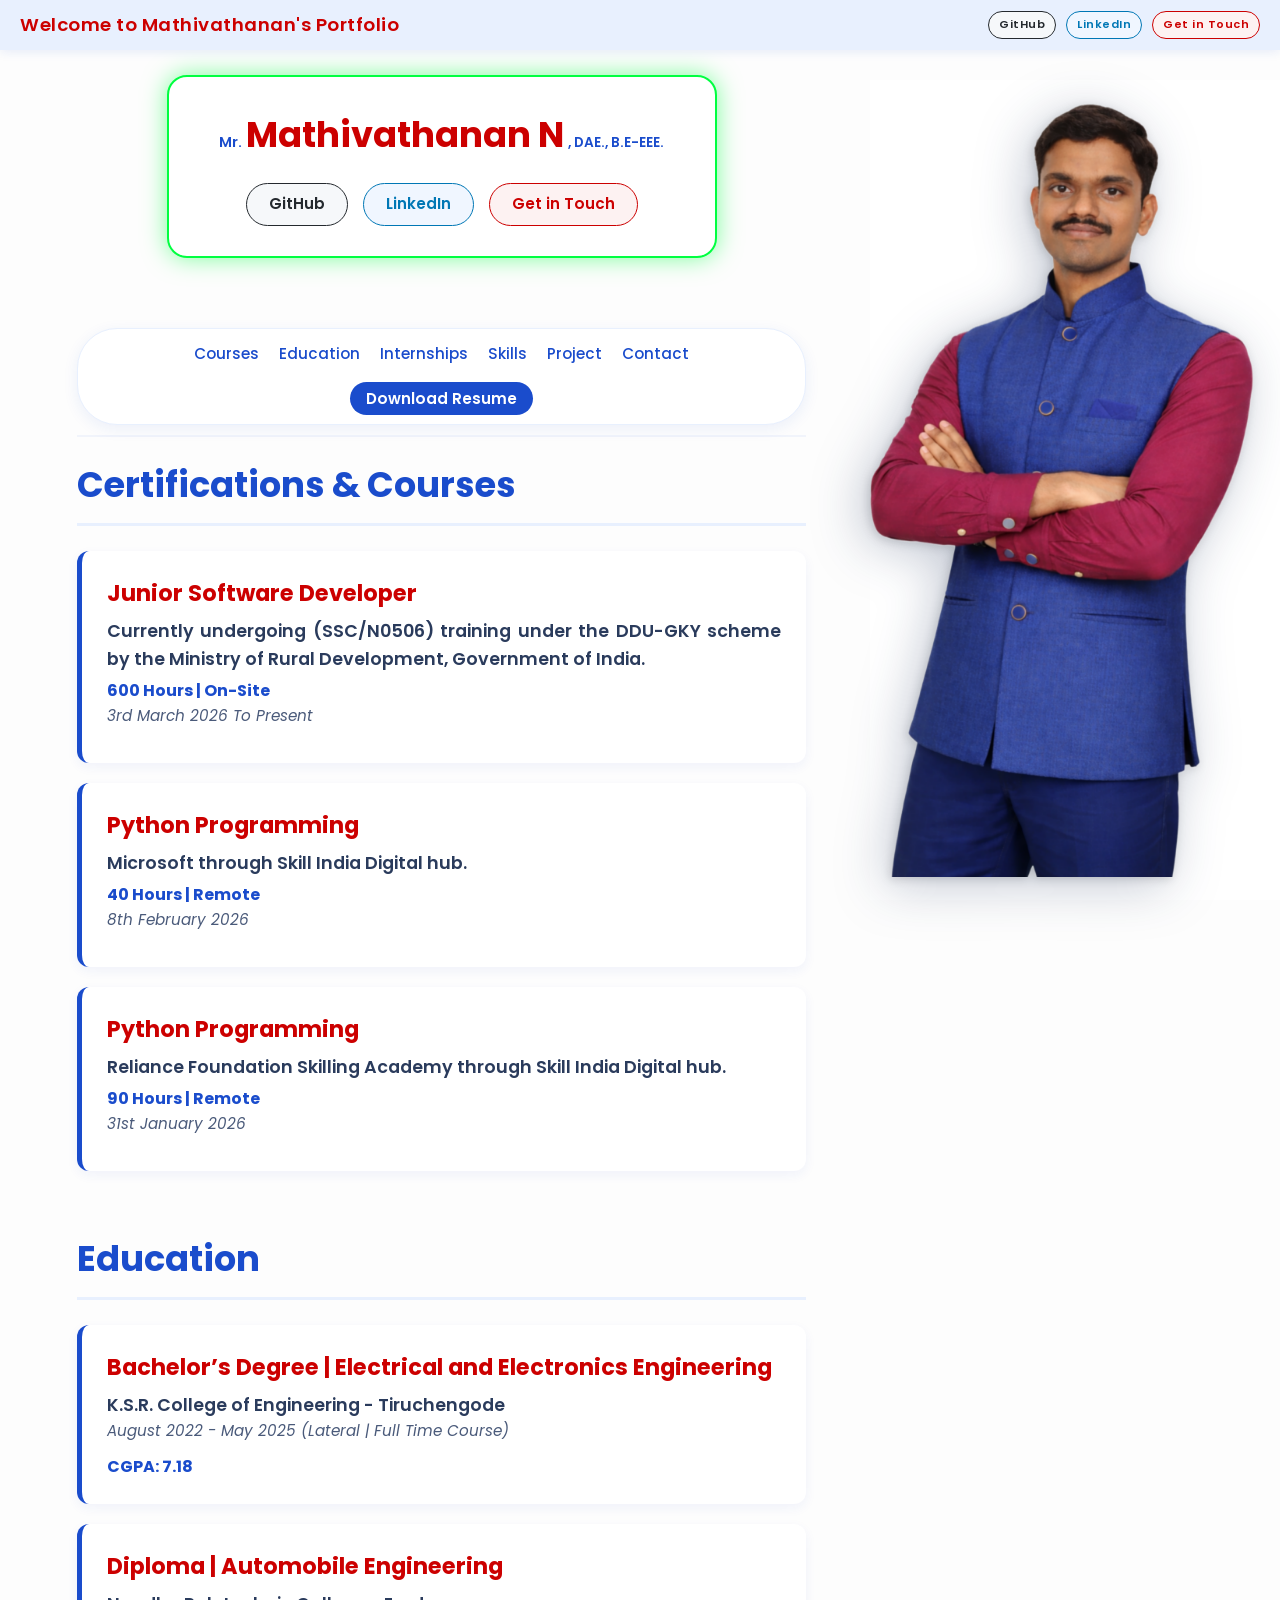
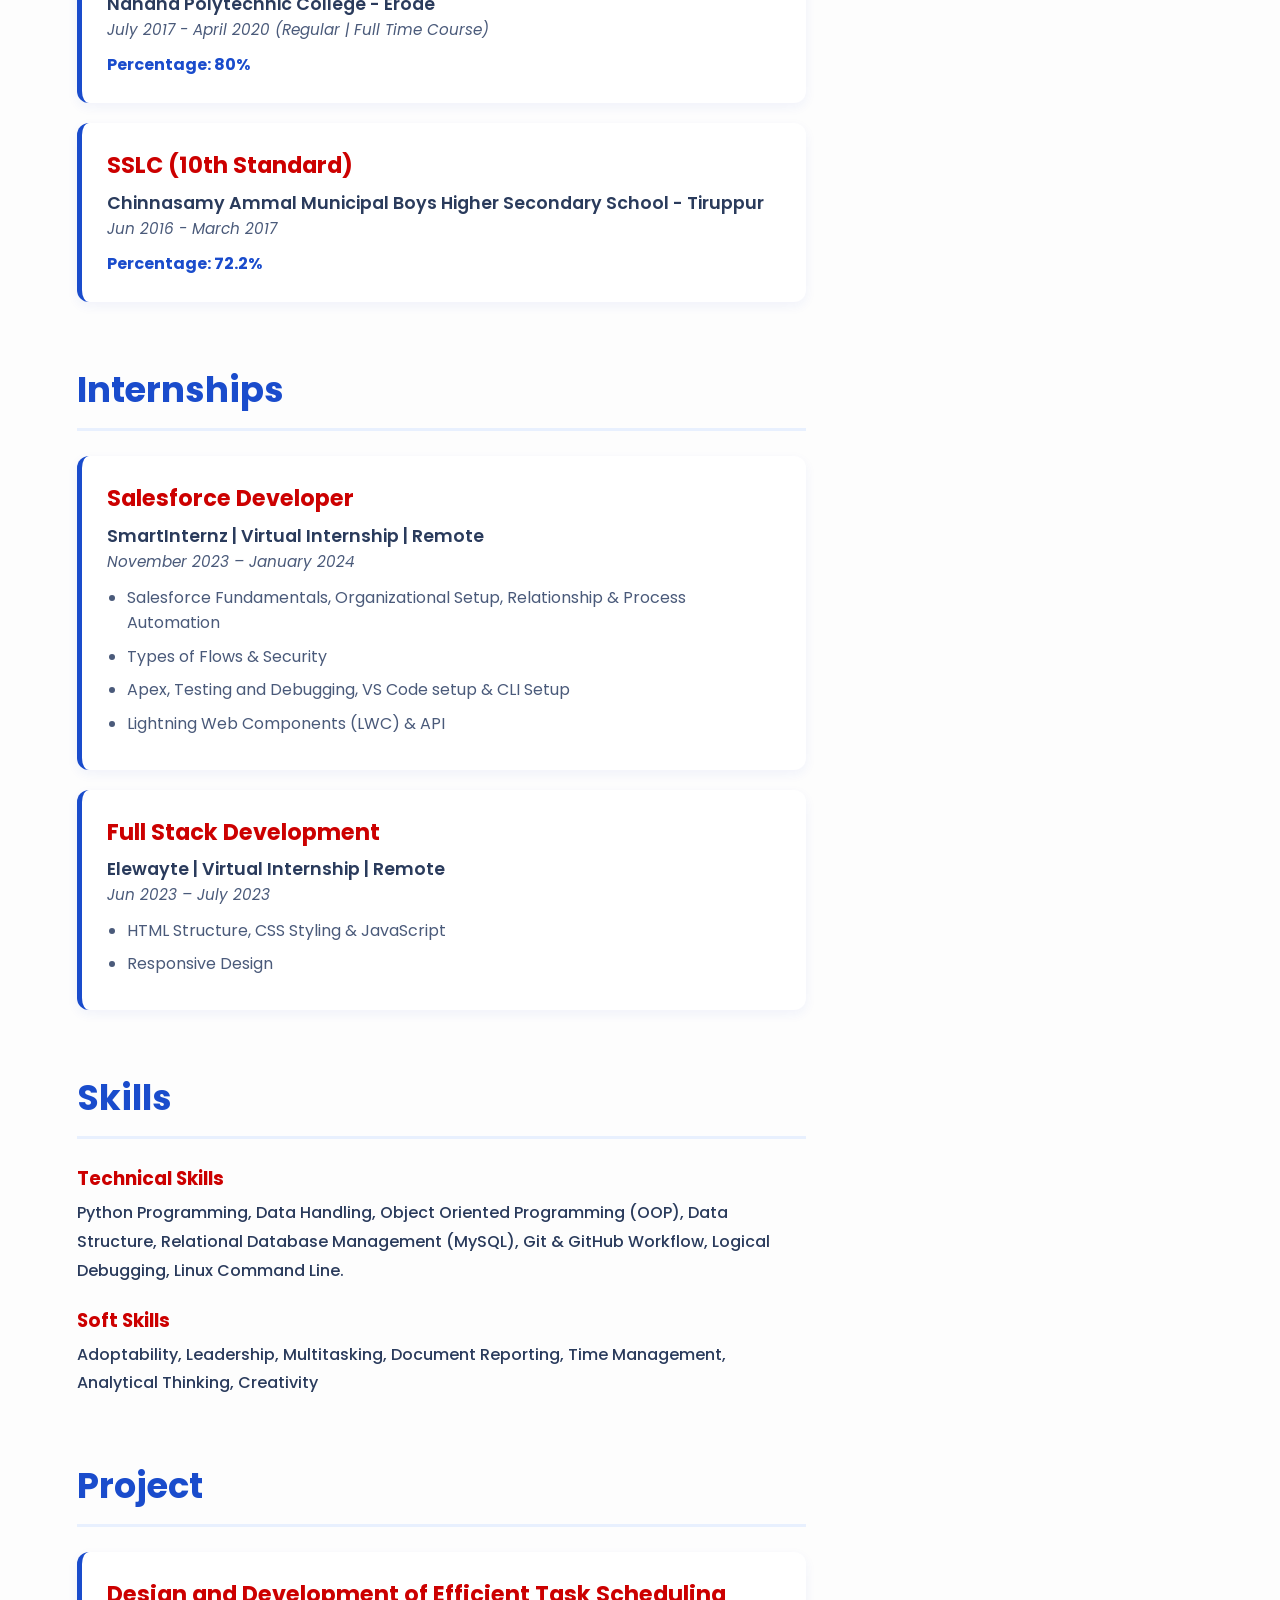
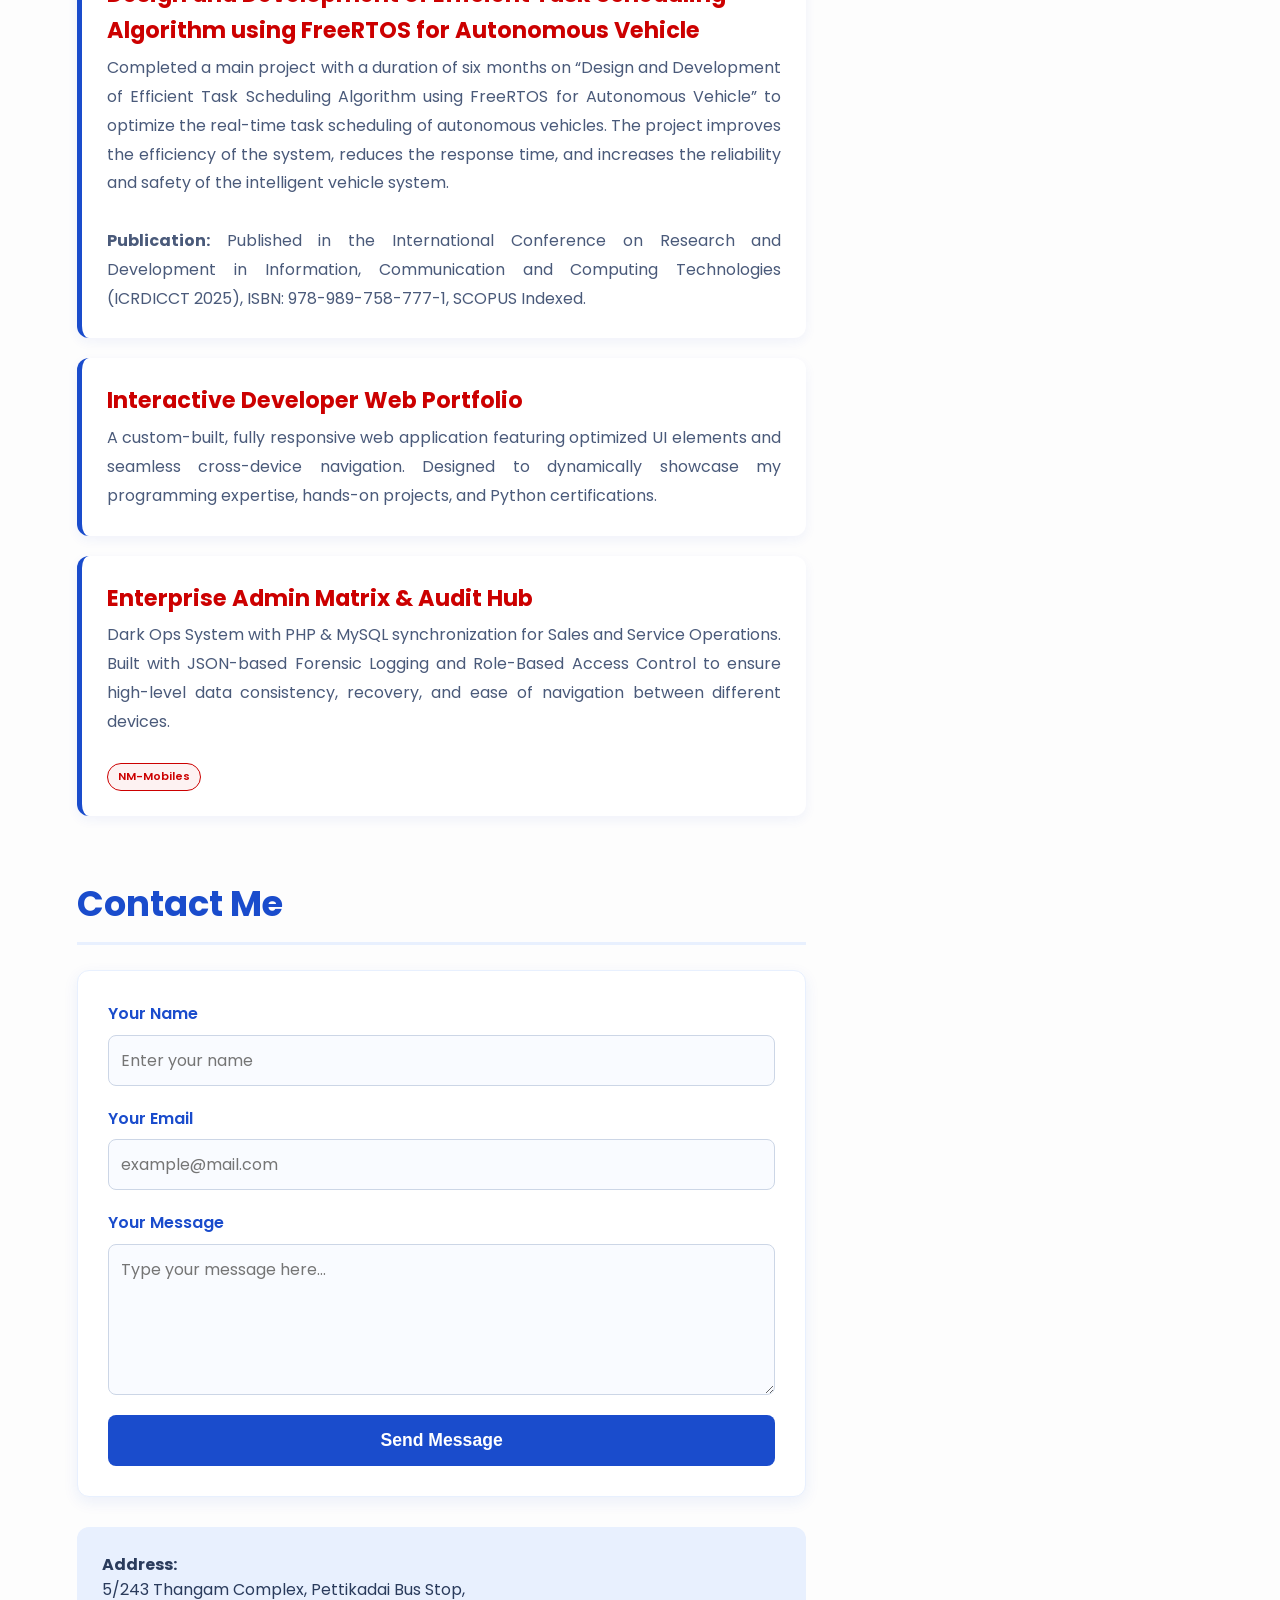
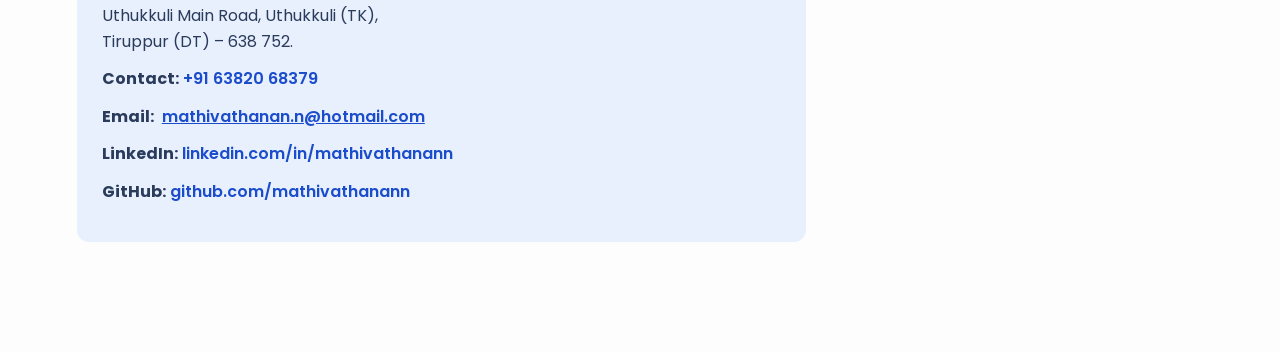
==== commit e2b557c3: "Project Updation NM-Mobiles" ====
--- a/index.html
+++ b/index.html
@@ -143,8 +143,9 @@
                     <h2>Skills</h2>
                     <div class="skill-category">
                         <h3>Technical Skills</h3>
-                        <p>Python Programming, php, Data Handling (MS Excel), Object Oriented Programming (OOP), Data
-                            Structure, Linux</p>
+                        <p>Python Programming, Data Handling, Object Oriented Programming (OOP),
+                             Data Structure, Relational Database Management (MySQL), Git & GitHub Workflow, 
+                             Logical Debugging, Linux Command Line.</p>
                     </div>
                     <div class="skill-category">
                         <h3>Soft Skills</h3>
@@ -169,6 +170,7 @@
                             Development in Information, Communication and Computing Technologies (ICRDICCT 2025), ISBN:
                             978-989-758-777-1, SCOPUS Indexed.
                         </p>
+                        
                     </div>
                     <div class="card">
                         <h3>Interactive Developer Web Portfolio</h3>
@@ -177,6 +179,17 @@
                             seamless cross-device navigation. Designed to dynamically showcase my programming expertise,
                             hands-on projects, and Python certifications.
                         </p>
+                    </div>
+
+                    <div class="card">
+                        <h3>Enterprise Admin Matrix & Audit Hub</h3>
+                        <p class="project-desc">
+                            Dark Ops System with PHP & MySQL synchronization for Sales and Service Operations. 
+                            Built with JSON-based Forensic Logging and Role-Based Access Control to ensure high-level 
+                            data consistency, recovery, and ease of navigation between different devices.
+                        </p><br>
+                        <a href="https://nmmobiles.gt.tc" target="_blank"
+                class="social-btn email-btn mini-btn">NM-Mobiles</a>
                     </div>
                 </section>
 
--- a/Portfolio.css
+++ b/Portfolio.css
@@ -1,8 +1,7 @@
-/* Basic Page Setup */
-html {
-    scroll-behavior: smooth;
-    /* Enables smooth scrolling when navbar links are clicked */
-}
+/* ==========================================
+   1. BASIC SETUP & COLORS
+   ========================================== */
+html { scroll-behavior: smooth; }
 
 :root {
     --primary-red: #cc0000;
@@ -11,20 +10,18 @@
     --text-dark: #2a3b5c;
     --text-light: #4a5a7a;
     --bg-light: #fdfdfd;
-}
-
-* {
-    box-sizing: border-box;
-    margin: 0;
-    padding: 0;
-}
+    --neon-green: #00ff40; /* Added Neon Green for Glow */
+}
+
+* { box-sizing: border-box; margin: 0; padding: 0; }
 
 body {
     font-family: 'Poppins', sans-serif;
     background-color: var(--bg-light);
     color: var(--text-dark);
     line-height: 1.6;
-    overflow-x: hidden;
+    /* hidden iruntha sticky work aagathu, so 'clip' use pandrom */
+    overflow-x: clip; 
 }
 
 .main-container {
@@ -33,21 +30,18 @@
     min-height: 100vh;
 }
 
-/* ============================
-   LEFT SIDE (Content) 
-   ============================ */
+/* ==========================================
+   2. LEFT CONTENT & HEADER (Menu Bar & Banner)
+   ========================================== */
 .content-section {
     width: 68%;
     padding: 0 5% 50px 6%;
-    /* Top padding removed to make header flush */
     position: relative;
     display: flex;
     flex-direction: column;
 }
 
-/* ============================
-   FULL WIDTH STICKY BANNER
-   ============================ */
+/* Sticky Banner Top-la Nikka */
 .full-width-banner {
     position: sticky;
     top: 0;
@@ -58,35 +52,52 @@
     color: var(--primary-red);
     display: flex;
     align-items: center;
-    justify-content: center;
-    /* Initial ah center-la irukum */
-    white-space: nowrap;
-    overflow: hidden;
+    justify-content: space-between;
+    padding: 10px 20px;
     font-size: clamp(12px, 2.5vw, 1.15rem);
     font-weight: 600;
     letter-spacing: 0.5px;
     z-index: 2000;
     box-shadow: 0 2px 10px rgba(26, 76, 204, 0.1);
     transition: all 0.4s ease;
-    /* Smooth-ah left-ku poga transition */
-    padding: 0 20px;
-}
-
-/* Scroll aanathukku aprom intha style apply aagum */
+    box-sizing: border-box;
+}
+
 .full-width-banner.scrolled {
-    justify-content: flex-start;
-    /* Text ah left side ku thallidum */
-    padding-left: 6%;
-    /* Left-la irunthu konjam gap */
-    background-color: #ffffff;
-    /* Scroll aanathum banner color white-ah maara (optional, but looks good) */
+    background-color: var(--light-blue-bg) !important;
     border-bottom: 1px solid var(--light-blue-bg);
 }
 
-
-/* ============================
-   STICKY HEADER (Navbar Only)
-   ============================ */
+#bannerText { white-space: nowrap; overflow: hidden; }
+
+/* Top Mini Buttons */
+.top-social-links {
+    display: flex !important;
+    flex-direction: row !important; 
+    flex-wrap: nowrap !important; 
+    align-items: center;
+    gap: 10px;
+    opacity: 0;
+    visibility: hidden;
+    transform: translateY(-5px);
+    transition: all 0.3s ease;
+}
+
+#topBanner.scrolled .top-social-links {
+    opacity: 1;
+    visibility: visible;
+    transform: translateY(0);
+}
+
+.mini-btn {
+    padding: 4px 10px !important; 
+    font-size: 11px !important;
+    white-space: nowrap !important;
+    display: inline-flex !important;
+    align-items: center !important;
+}
+
+/* Sticky Navbar (Menu Box) */
 .sticky-header {
     position: sticky;
     top: 50px;
@@ -98,7 +109,6 @@
     border-bottom: 2px solid rgba(26, 76, 204, 0.05);
 }
 
-/* Navbar styles remain same */
 .top-nav {
     background-color: #ffffff;
     padding: 12px 25px;
@@ -106,6 +116,7 @@
     box-shadow: 0 4px 15px rgba(26, 76, 204, 0.08);
     width: 100%;
     border: 1px solid var(--light-blue-bg);
+    transition: all 0.3s ease; /* Smooth transition for hover effects */
 }
 
 .top-nav ul {
@@ -125,411 +136,91 @@
     transition: all 0.3s ease;
 }
 
-.top-nav a:hover {
-    color: var(--primary-red);
-}
-
+.top-nav a:hover { color: var(--primary-red); }
+
+/* Resume Button Design */
 .nav-resume-link {
     background-color: var(--primary-blue);
     color: #ffffff !important;
     padding: 6px 16px;
     border-radius: 20px;
     font-weight: 600 !important;
-
-    /* 💥 NEW: Ithu screen chinna aanaalum shape maara vidathu */
     white-space: nowrap;
     flex-shrink: 0;
 }
-
-.nav-resume-link:hover {
-    background-color: var(--primary-red) !important;
-}
-
-/* ============================
-   NAME STYLING (Now scrolls with content)
-   ============================ */
+.nav-resume-link:hover { background-color: var(--primary-red) !important; }
+
+.mobile-nav-header { display: none; }
+
+/* ==========================================
+   3. PROFILE CARD & HERO SECTION
+   ========================================== */
 .hero-text {
     text-align: center;
     padding-top: 25px;
-    /* Name-ku mela space */
     margin-bottom: 50px;
-    /* Name-ku keela space */
     width: 100%;
-}
-
-.name-container {
-    white-space: nowrap;
-    overflow: hidden;
-    font-size: clamp(16px, 3.2vw, 55px);
-}
-
-.prefix {
-    color: var(--primary-blue);
-    font-size: 0.5em;
-    font-weight: 600;
+    display: flex; /* Centering the card */
+    justify-content: center; 
+}
+
+/* Updated Profile Card Design */
+.profile-card {
+    background: #ffffff;
+    border-radius: 20px;
+    padding: 30px;
+    width: 100%;
+    max-width: 550px;
+    text-align: center;
+    /* UPDATE: Added soft grey shadow as requested */
+    box-shadow: 0 4px 20px rgba(0, 0, 0, 0.08); 
+    border: 2px solid transparent; 
+    transition: all 0.3s ease;
+    position: relative; /* For proper z-indexing if needed */
+}
+
+/* Name Container inside Card */
+.name-container, .name-details { 
+    display: flex !important;
+    flex-direction: row !important;
+    flex-wrap: nowrap !important; /* Yentha screen-layum line break aagathu */
+    justify-content: center !important;
+    align-items: baseline !important; /* Ellame orey straight line-la nikka */
+    width: 100% !important;
+    white-space: nowrap !important;
+    gap: 4px; /* Word-ku naduvula chinna space */
+}
+
+/* --- NAME PREFIX & SUFFIX SIZE REDUCTION --- */
+.prefix { 
+    color: var(--primary-blue); 
+    font-weight: 600; 
+    /* Font size-ah konjam koraichu, 'clamp' use panni responsive aakirom */
+    font-size: clamp(0.7rem, 2.5vw, 0.9rem) !important; 
     vertical-align: middle;
 }
 
-.main-name {
-    color: var(--primary-red);
-    font-size: 1em;
-    font-weight: 700;
+.suffix { 
+    color: var(--primary-blue); 
+    font-weight: 600; 
+    /* Suffix-um chinnatha aakiyachu */
+    font-size: clamp(0.65rem, 2.2vw, 0.85rem) !important; 
     vertical-align: middle;
 }
 
-.suffix {
-    color: var(--primary-blue);
-    font-size: 0.45em;
-    font-weight: 600;
+/* Name prominent-ah irukkuratha confirm pannikirom */
+.main-name { 
+    color: var(--primary-red); 
+    font-weight: 700; 
+    font-size: clamp(1.2rem, 5vw, 2.2rem) !important; 
     vertical-align: middle;
 }
 
-/* ============================
-   SECTIONS & CARDS
-   ============================ */
-.info-section {
-    margin-bottom: 60px;
-    scroll-margin-top: 40px;
-    /* Gives breathing room when navbar scrolls to section */
-}
-
-.info-section h2 {
-    color: var(--primary-blue);
-    font-size: 2.2rem;
-    font-weight: 700;
-    margin-bottom: 25px;
-    border-bottom: 3px solid var(--light-blue-bg);
-    padding-bottom: 10px;
-}
-
-.card {
-    background-color: #ffffff;
-    padding: 25px;
-    border-radius: 12px;
-    margin-bottom: 20px;
-    border-left: 5px solid var(--primary-blue);
-    box-shadow: 0 4px 12px rgba(26, 76, 204, 0.06);
-}
-
-.card h3 {
-    font-size: 1.4rem;
-    color: var(--primary-red);
-    margin-bottom: 5px;
-}
-
-.company {
-    font-weight: 600;
-    color: var(--text-dark);
-    font-size: 1.1rem;
-    text-align: justify;
-}
-
-.date {
-    color: var(--text-light);
-    font-size: 0.95rem;
-    margin-bottom: 10px;
-    font-style: italic;
-}
-
-.highlight {
-    font-weight: 700;
-    color: var(--primary-blue);
-    margin-top: 5px;
-}
-
-.card ul {
-    margin-top: 10px;
-    padding-left: 20px;
-    color: var(--text-light);
-}
-
-.card ul li {
-    margin-bottom: 8px;
-}
-
-.project-desc {
-    color: var(--text-light);
-    line-height: 1.8;
-    text-align: justify;
-}
-
-/* Skills Formatting */
-.skill-category {
-    margin-bottom: 20px;
-}
-
-.skill-category h3 {
-    color: var(--primary-red);
-    margin-bottom: 5px;
-}
-
-.skill-category p {
-    color: var(--text-dark);
-    font-weight: 500;
-    line-height: 1.8;
-}
-
-/* ============================
-   CONTACT SECTION
-   ============================ */
-.contact-box {
-    background-color: #ffffff;
-    padding: 30px;
-    border-radius: 12px;
-    border: 1px solid var(--light-blue-bg);
-    box-shadow: 0 5px 15px rgba(26, 76, 204, 0.08);
-    margin-bottom: 30px;
-}
-
-.input-group {
-    display: flex;
-    flex-direction: column;
-    margin-bottom: 20px;
-}
-
-.input-group label {
-    font-size: 1rem;
-    color: var(--primary-blue);
-    font-weight: 600;
-    margin-bottom: 8px;
-}
-
-.contact-box input,
-.contact-box textarea {
-    width: 100%;
-    padding: 12px;
-    border: 1px solid #ccd6e6;
-    border-radius: 8px;
-    font-family: 'Poppins', sans-serif;
-    font-size: 1rem;
-    background-color: #f9fbff;
-}
-
-.submit-btn {
-    width: 100%;
-    background-color: var(--primary-blue);
-    color: #ffffff;
-    padding: 15px;
-    border: none;
-    border-radius: 8px;
-    font-size: 1.1rem;
-    font-weight: 600;
-    cursor: pointer;
-}
-
-.submit-btn:hover {
-    background-color: var(--primary-red);
-}
-
-.contact-details {
-    background-color: var(--light-blue-bg);
-    padding: 25px;
-    border-radius: 12px;
-}
-
-.contact-details p {
-    margin-bottom: 12px;
-    color: var(--text-dark);
-    line-height: 1.6;
-}
-
-.contact-details a {
-    color: var(--primary-blue);
-    font-weight: 600;
-    text-decoration: none;
-}
-
-.contact-details a:hover {
-    color: var(--primary-red);
-    text-decoration: underline;
-}
-
-/* ============================
-   RESUME BUTTON (Small Size at Bottom)
-   ============================ */
-.center-align {
-    text-align: center;
-    padding-top: 20px;
-}
-
-.center-align p {
-    margin-bottom: 15px;
-    color: var(--text-light);
-}
-
-.resume-btn {
-    background-color: #ffffff;
-    color: var(--primary-blue);
-    padding: 8px 18px;
-    /* Small size */
-    border-radius: 25px;
-    text-decoration: none;
-    font-weight: 600;
-    font-size: 0.95rem;
-    /* Reduced font size */
-    border: 2px solid var(--primary-blue);
-    transition: all 0.3s ease;
-    display: inline-block;
-}
-
-.resume-btn:hover {
-    background-color: var(--primary-blue);
-    color: #ffffff;
-}
-
-/* ============================
-   RIGHT SIDE (Fixed Image with 3D Shadow)
-   ============================ */
-.image-section {
-    width: 32%;
-    /* Manda idikama irukka height and top adjust panniruken */
-    height: calc(100vh - 80px);
-    position: sticky;
-    top: 80px;
-    /* Banner (50px)-ku keela inum 30px gap koduthuruken */
-    display: flex;
-    justify-content: flex-end;
-    align-items: center;
-    background-color: #ffffff;
-    padding-right: 2%;
-    z-index: 10;
-    /* Image content-ku mela theliva nikka */
-}
-
-.image-section img {
-    max-width: 100%;
-    max-height: calc(100vh - 80px);
-    /* Container height-ku match aaga */
-    object-fit: contain;
-
-    /* 3D Shadow Effect */
-    filter: drop-shadow(-15px 15px 25px rgba(26, 76, 204, 0.15));
-    transition: filter 0.4s ease, transform 0.4s ease;
-}
-
-/* Hover pannumbothu 3D pop-up aaga */
-.image-section img:hover {
-    filter: drop-shadow(-20px 20px 35px rgba(26, 76, 204, 0.25));
-    /* Mela thookki, konjam perusaaga (3D feel) */
-    transform: translateY(-5px) scale(1.02);
-}
-
-/* ============================
-   MOBILE RESPONSIVENESS
-   ============================ */
-@media (max-width: 1100px) {
-    .main-container {
-        flex-direction: column;
-    }
-
-    .content-section,
-    .image-section {
-        width: 100%;
-    }
-
-    .image-section {
-        height: auto;
-        position: static;
-        padding: 40px 0 0 0;
-        justify-content: center;
-        /* Center image on mobile */
-    }
-
-    .image-section img {
-        height: auto;
-    }
-
-    .name-container {
-        font-size: clamp(14px, 4.5vw, 35px);
-    }
-}
-
-/* ============================
-   EMAIL DROPDOWN STYLING
-   ============================ */
-.contact-line {
-    margin-bottom: 12px;
-    display: flex;
-    align-items: center;
-    gap: 8px;
-    color: var(--text-dark);
-}
-
-.email-dropdown {
-    position: relative;
-    display: inline-block;
-}
-
-.email-text {
-    color: var(--primary-blue);
-    font-weight: 600;
-    cursor: pointer;
-    text-decoration: underline;
-    transition: color 0.3s ease;
-}
-
-.email-text:hover {
-    color: var(--primary-red);
-}
-
-.email-menu {
-    display: none;
-    position: absolute;
-    bottom: 130%;
-    /* Positions it above the text */
-    left: 0;
-    background-color: #ffffff;
-    min-width: 220px;
-    box-shadow: 0 8px 25px rgba(26, 76, 204, 0.15);
-    border-radius: 10px;
-    border: 1px solid var(--light-blue-bg);
-    z-index: 100;
-    padding: 8px 0;
-}
-
-.email-menu.show {
-    display: block;
-    animation: popUp 0.3s ease-out;
-}
-
-.email-menu a,
-.email-menu .copy-btn {
-    color: var(--text-dark);
-    padding: 12px 20px;
-    text-decoration: none;
-    display: block;
-    font-size: 0.95rem;
-    cursor: pointer;
-    transition: background 0.2s, color 0.2s;
-}
-
-.email-menu a:hover,
-.email-menu .copy-btn:hover {
-    background-color: var(--light-blue-bg);
-    color: var(--primary-blue);
-    font-weight: 500;
-}
-
-@keyframes popUp {
-    from {
-        opacity: 0;
-        transform: translateY(10px);
-    }
-
-    to {
-        opacity: 1;
-        transform: translateY(0);
-    }
-}
-
-/* ============================
-   SOCIAL LINKS (HERO SECTION)
-   ============================ */
+/* Hero Social Buttons */
 .social-links-hero {
     display: flex;
     justify-content: center;
     flex-wrap: nowrap;
-    /* 💥 Madinjama eppovume straight line-la nikka */
     gap: 15px;
     margin-top: 20px;
 }
@@ -548,76 +239,139 @@
     white-space: nowrap;
 }
 
-/* 💥 NEW: Mobile-la screen chinna aagumbothu size auto-va reduce aaga */
-@media (max-width: 600px) {
-    .social-links-hero {
-        gap: 6px;
-        /* Buttons naduvula irukka gap-ah kuraikkirom */
-    }
-
-    .social-btn {
-        padding: 6px 10px;
-        /* Button-oda width/height-ah kuraikkirom */
-        font-size: 0.75rem;
-        /* Text size-ah chinna aakkirom */
-        gap: 4px;
-        /* Icon-kum text-kum ulla gap-ah kuraikkirom */
-    }
-}
-
-/* LinkedIn Button Style */
-.linkedin-btn {
-    background-color: #f0f6ff;
-    color: #0077b5;
-    /* LinkedIn Official Blue */
-    border: 1px solid #0077b5;
-}
-
-.linkedin-btn:hover {
-    background-color: #0077b5;
-    color: #ffffff;
-    transform: translateY(-2px);
-    /* Chinna hover bounce effect */
-    box-shadow: 0 4px 10px rgba(0, 119, 181, 0.2);
-}
-
-/* GitHub Button Style */
-.github-btn {
-    background-color: #f6f8fa;
-    color: #24292e;
-    /* GitHub Official Dark */
-    border: 1px solid #24292e;
-}
-
-.github-btn:hover {
-    background-color: #24292e;
-    color: #ffffff;
-    transform: translateY(-2px);
-    box-shadow: 0 4px 10px rgba(36, 41, 46, 0.2);
-}
-
-/* Email Button Style (Red Theme to match your name) */
-.email-btn {
-    background-color: #fdf2f2;
-    color: var(--primary-red);
-    border: 1px solid var(--primary-red);
-}
-
-.email-btn:hover {
-    background-color: var(--primary-red);
-    color: #ffffff;
-    transform: translateY(-2px);
-    box-shadow: 0 4px 10px rgba(204, 0, 0, 0.2);
-}
-
-/* ============================
-   TOAST POPUP STYLING
-   ============================ */
+.linkedin-btn { background-color: #f0f6ff; color: #0077b5; border: 1px solid #0077b5; }
+.linkedin-btn:hover { background-color: #0077b5; color: #ffffff; transform: translateY(-2px); box-shadow: 0 4px 10px rgba(0, 119, 181, 0.2); }
+
+.github-btn { background-color: #f6f8fa; color: #24292e; border: 1px solid #24292e; }
+.github-btn:hover { background-color: #24292e; color: #ffffff; transform: translateY(-2px); box-shadow: 0 4px 10px rgba(36, 41, 46, 0.2); }
+
+.email-btn { background-color: #fdf2f2; color: var(--primary-red); border: 1px solid var(--primary-red); }
+.email-btn:hover { background-color: var(--primary-red); color: #ffffff; transform: translateY(-2px); box-shadow: 0 4px 10px rgba(204, 0, 0, 0.2); }
+
+/* ==========================================
+   4. MAIN CONTENT (Cards, Skills Sections)
+   ========================================== */
+.info-section {
+    margin-bottom: 60px;
+    scroll-margin-top: 40px;
+}
+
+.info-section h2 {
+    color: var(--primary-blue);
+    font-size: 2.2rem;
+    font-weight: 700;
+    margin-bottom: 25px;
+    border-bottom: 3px solid var(--light-blue-bg);
+    padding-bottom: 10px;
+}
+
+.card {
+    background-color: #ffffff;
+    padding: 25px;
+    border-radius: 12px;
+    margin-bottom: 20px;
+    border-left: 5px solid var(--primary-blue);
+    box-shadow: 0 4px 12px rgba(26, 76, 204, 0.06);
+}
+
+.card h3 { font-size: 1.4rem; color: var(--primary-red); margin-bottom: 5px; }
+.company { font-weight: 600; color: var(--text-dark); font-size: 1.1rem; text-align: justify; }
+.date { color: var(--text-light); font-size: 0.95rem; margin-bottom: 10px; font-style: italic; }
+.highlight { font-weight: 700; color: var(--primary-blue); margin-top: 5px; }
+.card ul { margin-top: 10px; padding-left: 20px; color: var(--text-light); }
+.card ul li { margin-bottom: 8px; }
+.project-desc { color: var(--text-light); line-height: 1.8; text-align: justify; }
+
+.skill-category { margin-bottom: 20px; }
+.skill-category h3 { color: var(--primary-red); margin-bottom: 5px; }
+.skill-category p { color: var(--text-dark); font-weight: 500; line-height: 1.8; }
+
+/* ==========================================
+   5. CONTACT BOX & DESKTOP EMAIL MENU
+   ========================================== */
+.contact-box {
+    background-color: #ffffff;
+    padding: 30px;
+    border-radius: 12px;
+    border: 1px solid var(--light-blue-bg);
+    box-shadow: 0 5px 15px rgba(26, 76, 204, 0.08);
+    margin-bottom: 30px;
+}
+
+.input-group { display: flex; flex-direction: column; margin-bottom: 20px; }
+.input-group label { font-size: 1rem; color: var(--primary-blue); font-weight: 600; margin-bottom: 8px; }
+.contact-box input, .contact-box textarea { width: 100%; padding: 12px; border: 1px solid #ccd6e6; border-radius: 8px; font-family: 'Poppins', sans-serif; font-size: 1rem; background-color: #f9fbff; }
+.submit-btn { width: 100%; background-color: var(--primary-blue); color: #ffffff; padding: 15px; border: none; border-radius: 8px; font-size: 1.1rem; font-weight: 600; cursor: pointer; }
+.submit-btn:hover { background-color: var(--primary-red); }
+
+.contact-details { background-color: var(--light-blue-bg); padding: 25px; border-radius: 12px; }
+.contact-details p { margin-bottom: 12px; color: var(--text-dark); line-height: 1.6; }
+.contact-details a { color: var(--primary-blue); font-weight: 600; text-decoration: none; }
+.contact-details a:hover { color: var(--primary-red); text-decoration: underline; }
+
+.contact-line { margin-bottom: 12px; display: flex; align-items: center; gap: 8px; color: var(--text-dark); }
+.email-dropdown { position: relative; display: inline-flex; }
+.email-text { color: var(--primary-blue); font-weight: 600; cursor: pointer; text-decoration: underline; transition: color 0.3s ease; }
+.email-text:hover { color: var(--primary-red); }
+
+/* Desktop Email Popup Menu */
+.email-menu {
+    display: none;
+    position: absolute;
+    bottom: 130%;
+    left: 0;
+    background-color: #ffffff;
+    min-width: 220px;
+    box-shadow: 0 8px 25px rgba(26, 76, 204, 0.15);
+    border-radius: 10px;
+    border: 1px solid var(--light-blue-bg);
+    z-index: 100;
+    padding: 8px 0;
+}
+
+.email-menu.show { display: block; animation: popUp 0.3s ease-out; }
+.email-menu a, .email-menu .copy-btn { color: var(--text-dark); padding: 12px 20px; text-decoration: none; display: block; font-size: 0.95rem; cursor: pointer; transition: background 0.2s, color 0.2s; }
+.email-menu a:hover, .email-menu .copy-btn:hover { background-color: var(--light-blue-bg); color: var(--primary-blue); font-weight: 500; }
+
+@keyframes popUp {
+    from { opacity: 0; transform: translateY(10px); }
+    to { opacity: 1; transform: translateY(0); }
+}
+
+/* ==========================================
+   6. DESKTOP RIGHT SIDE IMAGE & TOAST POPUP
+   ========================================== */
+.image-section {
+    width: 32%;
+    height: calc(100vh - 80px);
+    position: sticky;
+    top: 80px;
+    display: flex;
+    justify-content: flex-end;
+    align-items: center;
+    background-color: #ffffff;
+    padding-right: 2%;
+    z-index: 10;
+}
+
+.image-section img {
+    max-width: 100%;
+    max-height: calc(100vh - 80px);
+    object-fit: contain;
+    /* Smooth Base 3D Shadow Desktop-ku */
+    filter: drop-shadow(-2px 2px 5px rgba(0, 0, 0, 0.15)) drop-shadow(-8px 8px 25px rgba(15, 35, 80, 0.25));
+    transition: filter 0.4s ease, transform 0.4s ease, opacity 0.3s ease;
+}
+
+.image-section img:hover {
+    filter: drop-shadow(-8px 8px 15px rgba(0, 0, 0, 0.15)) drop-shadow(-25px 25px 45px rgba(15, 35, 80, 0.45));
+    transform: translateY(-8px) scale(1.02);
+}
+
 #toastPopup {
     visibility: hidden;
     min-width: 250px;
     background-color: var(--text-dark);
-    /* Dark navy background */
     color: #ffffff;
     text-align: center;
     border-radius: 8px;
@@ -627,7 +381,6 @@
     left: 50%;
     bottom: 30px;
     transform: translateX(-50%);
-    /* Centers the popup perfectly */
     font-size: 0.95rem;
     font-weight: 500;
     box-shadow: 0 5px 15px rgba(0, 0, 0, 0.2);
@@ -635,382 +388,310 @@
     transition: opacity 0.3s ease, bottom 0.3s ease;
 }
 
-#toastPopup.show {
-    visibility: visible;
-    opacity: 1;
-    bottom: 50px;
-    /* Slides up slightly for animation */
-}
-
-/* ============================
-   RIGHT SIDE (Perfect 3D Shadow Image)
-   ============================ */
-.image-section img {
-    max-width: 100%;
-    max-height: calc(100vh - 80px);
-    object-fit: contain;
-
-    /* 💥 PRO TRICK: Double Drop Shadow for realistic 3D depth */
-    /* 1st part: Dark tight shadow | 2nd part: Darker blue soft shadow */
-    filter: drop-shadow(-5px 5px 10px rgba(0, 0, 0, 0.2)) drop-shadow(-15px 15px 35px rgba(15, 35, 80, 0.35));
-
-    transition: filter 0.4s ease, transform 0.4s ease;
-}
-
-/* Hover pannumbothu 3D pop-up inum theliva theriyum */
-.image-section img:hover {
-    /* Shadow inum spread aagi, image munnadi varum */
-    filter: drop-shadow(-8px 8px 15px rgba(0, 0, 0, 0.15)) drop-shadow(-25px 25px 45px rgba(15, 35, 80, 0.45));
-
-    /* Mela thookki, konjam perusaaga (Perfect 3D feel) */
-    transform: translateY(-8px) scale(1.02);
-}
-
-/* ============================
-   MOBILE RESPONSIVE NAVBAR
-   ============================ */
-/* Default ah laptop-la mobile header theriya koodathu */
-.mobile-nav-header {
+#toastPopup.show { visibility: visible; opacity: 1; bottom: 50px; }
+
+/* ==========================================
+   7. TABLET & LAPTOP RESPONSIVE
+   ========================================== */
+@media (max-width: 1100px) {
+    .main-container { flex-direction: column; }
+    .content-section, .image-section { width: 100%; }
+    .image-section { height: auto; position: static; padding: 40px 0 0 0; justify-content: center; }
+    .image-section img { height: auto; }
+}
+
+/* ==========================================
+   8. MOBILE MENU & COMPACT SIZES (Max 768px)
+   ========================================== */
+@media (max-width: 768px) {
+    /* Navbar & Hamburger Menu */
+    .top-nav { padding: 8px 15px !important; border-radius: 25px !important; flex-direction: column; }
+    .mobile-nav-header { display: flex; justify-content: space-between; align-items: center; width: 100%; color: var(--primary-blue); font-weight: 700; font-size: 0.95rem !important; }
+    .menu-toggle { background: none; border: none; font-size: 1.3rem !important; color: var(--primary-red); cursor: pointer; padding: 0; }
+    #navLinks { display: none; flex-direction: column; width: 100%; padding-top: 15px; gap: 15px; }
+    #navLinks.active { display: flex; border-top: 1px solid rgba(26, 76, 204, 0.1); margin-top: 10px; }
+    .top-nav ul li { width: 100%; text-align: center; }
+    .top-nav a { display: block; padding: 6px 0 !important; font-size: 0.85rem !important; }
+    .nav-resume-link { padding: 5px 12px !important; font-size: 0.85rem !important; margin-top: 5px !important; }
+
+    /* Gap Killer & Typography Reduce */
+    .content-section { padding: 5px 4% 15px 4% !important; }
+    .sticky-header { margin-bottom: 10px !important; padding: 10px 0 5px 0 !important; }
+    .info-section { margin-bottom: 15px !important; padding: 5px 10px !important; }
+    .info-section h2 { margin-bottom: 8px !important; font-size: 1.25rem !important; }
+    .card { padding: 12px 15px !important; margin-bottom: 10px !important; }
+    .skill-category { margin-bottom: 10px !important; }
+    .card h3, .skill-category h3 { font-size: 1.05rem !important; }
+    p, li, .company, .date, .project-desc, .skill-category p { font-size: 0.85rem !important; line-height: 1.4 !important; }
+    .highlight { font-size: 0.9rem !important; }
+
+    /* Banner Fixes */
+    .full-width-banner, .full-width-banner.scrolled { padding: 8px 10px !important; }
+    #bannerText { white-space: nowrap !important; overflow: visible !important; font-size: clamp(9px, 2.5vw, 11px) !important; max-width: none !important; }
+    #topBanner:not(.scrolled) { justify-content: center !important; }
+    #topBanner:not(.scrolled) #bannerText { width: 100% !important; text-align: center !important; white-space: normal !important; font-size: 12.5px !important; }
+    #topBanner:not(.scrolled) .top-social-links { position: absolute !important; pointer-events: none !important; }
+    .top-social-links { gap: 5px !important; width: auto !important; }
+    .top-social-links .mini-btn { padding: 4px 6px !important; font-size: 9px !important; }
+    .social-btn { padding: 6px 10px !important; font-size: 0.75rem !important; gap: 4px !important; }
+
+    /* Email Modal Popup Fix */
+    #contact { width: 100% !important; box-sizing: border-box !important; padding: 20px 10px !important; overflow: visible !important; }
+    #contact p, #contact a, .email-text, #contact span, #contact strong, #contact b { font-size: clamp(9.5px, 2.8vw, 13px) !important; white-space: nowrap !important; line-height: 1.8 !important; }
+    #contact p { max-width: 100% !important; overflow: hidden !important; text-overflow: ellipsis !important; margin-bottom: 10px !important; }
+    .contact-line { display: flex !important; flex-direction: row !important; flex-wrap: nowrap !important; align-items: baseline !important; gap: 5px !important; width: 100% !important; }
+    
+    .email-menu {
+        position: fixed !important; top: 50% !important; left: 50% !important; transform: translate(-50%, -50%) !important;
+        width: 85vw !important; max-width: 320px !important; background-color: #ffffff !important;
+        border-radius: 15px !important; padding: 15px !important; z-index: 9999999 !important;
+        box-shadow: 0 0 0 100vmax rgba(0, 0, 0, 0.4), 0 10px 40px rgba(0, 0, 0, 0.2) !important;
+        bottom: auto !important; margin: 0 !important;
+    }
+    .email-menu.show { display: flex !important; flex-direction: column !important; gap: 10px !important; animation: popInModal 0.3s cubic-bezier(0.18, 0.89, 0.32, 1.28) forwards !important; }
+    .email-menu a, .email-menu .copy-btn { background-color: #f0f6ff !important; color: var(--primary-blue) !important; text-align: center !important; border-radius: 10px !important; padding: 14px !important; font-weight: 600 !important; font-size: 1rem !important; margin: 0 !important; }
+    @keyframes popInModal { 0% { opacity: 0; transform: translate(-50%, -40%) scale(0.8); } 100% { opacity: 1; transform: translate(-50%, -50%) scale(1); } }
+}
+
+/* ==========================================
+   9. 💥 ULTIMATE MOBILE PARALLAX, LAYOUT SWAP & GLOW EFFECT
+   ========================================== */
+@media (max-width: 768px) {
+    .main-container {
+        display: flex !important;
+        flex-direction: column !important;
+    }
+
+    /* --- 1. IMAGE TOP GAP & PLACEMENT --- */
+    .image-section img {
+        height: 100% !important;
+        width: auto !important; 
+        max-width: 50% !important; 
+        object-fit: contain !important;
+        object-position: top center !important; 
+        /* 💥 ITHU THAAN TRICK: Layout-ah disturb pannama image-ah mattum 15px mela thookurom */
+        transform: translateY(-15px) !important; 
+    }
+
+    .image-section img {
+        height: 100% !important;
+        width: 100% !important;
+        object-fit: contain !important;
+        object-position: top !important; /* Image-ah mela antha gap kitta anchor pandrom */
+        transform: none !important;
+    }
+    
+    /* --- 2. LIGHT CARD OVERLAP --- */
+    .profile-card { 
+        margin-top: -10px !important; /* Image bottom-la 'light-ah' 10px mattum ulla pogum */
+        padding: 20px 15px !important;
+        border-radius: 20px !important;
+        width: 100% !important;
+        box-shadow: 0 -4px 15px rgba(0,0,0,0.05), 0 4px 15px rgba(0,0,0,0.05) !important;
+        position: relative !important;
+        z-index: 10 !important; /* Card mela theriya z-index 10 */
+        animation: welcomeGlow 2s ease-in-out 3; /* Same animation for card */
+        transition: all 1.0s ease; /* Glow smoothly fade-out aaga */
+    }
+
+    .content-section {
+        order: 1 !important;
+        padding-top: 0 !important;
+        display: flex !important;
+        flex-direction: column !important;
+    }
+
+    /* UPDATE: Profile Card positioning to override image */
+    .hero-text {
+        order: 1 !important; 
+        padding-top: 0 !important;
+        margin-bottom: 10px !important;
+        z-index: 10 !important; /* Card image paina undela chustundi */
+        position: relative !important; /* Needed for z-index */
+    }
+    
+    .main-name { font-size: 1.5rem !important; }
+
+    /* Buttons Straight Line Mobile Fix */
+    .social-links-hero {
+        display: flex !important;
+        flex-direction: row !important;
+        flex-wrap: nowrap !important;
+        gap: 6px !important;
+    }
+
+    /* --- MENU STICKY FIX --- */
+    .sticky-header {
+        position: sticky !important;
+        top: 50px !important; /* Exact-ah Top banner keela ottikira maari */
+        z-index: 1000 !important;
+        background: var(--bg-light) !important;
+        padding: 10px 0 5px 0 !important;
+        margin-top: 10px !important;
+    }
+
+    /* --- CONTACT BOX & FONT SIZE REDUCTION --- */
+    .contact-box {
+        padding: 15px !important; /* Overall box size chinna aagirum */
+        margin-bottom: 15px !important;
+    }
+    
+    .input-group {
+        margin-bottom: 12px !important;
+    }
+    
+    .input-group label {
+        font-size: 0.85rem !important; /* Label font size reduction */
+        margin-bottom: 5px !important;
+    }
+    
+    .contact-box input, .contact-box textarea {
+        padding: 8px 10px !important; /* Input space reduction */
+        font-size: 0.85rem !important; /* Typing font size reduction */
+        border-radius: 5px !important;
+    }
+    
+    .submit-btn {
+        padding: 10px !important; /* Button size reduction */
+        font-size: 0.9rem !important; /* Button font size reduction */
+    }
+
+    /* Push rest of content below menu */
+    main > section {
+        order: 3 !important;
+    }
+    /* ==========================================
+       1. MENU BAR & STICKY FIX
+       ========================================== */
+    .content-section {
+        display: flex !important;
+        flex-direction: column !important; /* Flex use panni order maathrom */
+    }
+    
+    .hero-text {
+        order: 1 !important; /* Name Card First varum */
+        margin-bottom: 15px !important;
+    }
+    
+    .sticky-header {
+        order: 2 !important; /* Menu Bar Second varum (Card-ku keela) */
+        position: sticky !important;
+        top: 50px !important; /* Top banner 50px height irukku, so ithu exact ah athuku keela sticky aagum */
+        z-index: 1000 !important;
+        margin-top: 0 !important;
+        padding: 5px 0 !important;
+    }
+    
+    main {
+        order: 3 !important; /* Matha sections ellam 3rd varum */
+    }
+
+    /* ==========================================
+       2. CONTACT BOX SIZE & FONT REDUCTION
+       ========================================== */
+    .contact-box {
+        padding: 15px !important; /* Overall box size chinna aagirum */
+        margin-bottom: 15px !important;
+        border-radius: 8px !important;
+    }
+    
+    .input-group {
+        margin-bottom: 12px !important; /* Inputs-ku naduvula ulla gap reduction */
+    }
+    
+    .input-group label {
+        font-size: 0.85rem !important; /* Label font size reduction */
+        margin-bottom: 4px !important;
+    }
+    
+    .contact-box input, .contact-box textarea {
+        padding: 8px 10px !important; /* Input box-kulla irukara space reduction */
+        font-size: 0.85rem !important; /* Type panra font size reduction */
+        border-radius: 5px !important;
+    }
+    
+    .submit-btn {
+        padding: 10px !important; /* Button size reduction */
+        font-size: 0.9rem !important; /* Button font size reduction */
+        border-radius: 5px !important;
+    }
+}
+
+/* ==========================================
+   10. SCROLL GLOW EFFECTS (Card & Nav)
+   ========================================== */
+.top-nav.glow-green {
+    border-top: 2px solid var(--neon-green) !important;
+    box-shadow: 0 -6px 20px rgba(0, 255, 64, 0.45), 0 4px 15px rgba(26, 76, 204, 0.08) !important;
+}
+
+.top-nav.glow-red {
+    border-top: 2px solid var(--primary-red) !important;
+    box-shadow: 0 -6px 20px rgba(255, 0, 0, 0.45), 0 4px 15px rgba(26, 76, 204, 0.08) !important;
+}
+
+.profile-card.glow-up { 
+    border-color: var(--neon-green) !important; 
+    box-shadow: 0 0 25px rgba(0, 255, 64, 0.5) !important; 
+}
+
+.profile-card.glow-down { 
+    border-color: var(--primary-red) !important; 
+    box-shadow: 0 0 25px rgba(204, 0, 0, 0.5) !important; 
+}
+
+/* ==========================================
+   11. COMPACT CARD RESUME BUTTON (MOBILE ONLY)
+   ========================================== */
+.card-resume-btn {
     display: none;
 }
 
-/* Mobile Screen Size (< 768px) */
 @media (max-width: 768px) {
-    .top-nav {
-        padding: 12px 20px;
+    .card-resume-btn {
+        display: inline-block !important; /* Button content-ku yetha size mattum edukkum */
+        width: auto !important; /* Full width-ah thooki compact aakirom */
+        margin-top: 15px !important;
+        background-color: var(--primary-blue) !important;
+        color: #ffffff !important;
+        padding: 6px 18px !important; /* Padding-ah koraichu size-ah reduce panniyachu */
+        border-radius: 30px !important;
+        font-size: 0.8rem !important; /* Font size-ah 0.95-la irunthu 0.8-ku koraichachu */
+        font-weight: 600 !important;
+        text-decoration: none !important;
+        box-shadow: 0 4px 10px rgba(26, 76, 204, 0.15) !important;
+        transition: all 0.3s ease !important;
+        text-align: center !important;
+    }
+
+    /* Card-kulla center-ah nikka hero-text-ku oru update */
+    .hero-text .profile-card {
+        display: flex;
         flex-direction: column;
-        /* Row-va irunthatha column-ah maathrom */
-    }
-
-    .mobile-nav-header {
-        display: flex;
-        justify-content: space-between;
-        align-items: center;
-        width: 100%;
-        color: var(--primary-blue);
-        font-weight: 700;
-        font-size: 1.1rem;
-        letter-spacing: 0.5px;
-    }
-
-    .menu-toggle {
-        background: none;
-        border: none;
-        font-size: 1.5rem;
-        color: var(--primary-red);
-        cursor: pointer;
-        padding: 0;
-        line-height: 1;
-    }
-
-    /* Links-ah default ah hide pandrom */
-    #navLinks {
-        display: none;
-        flex-direction: column;
-        width: 100%;
-        padding-top: 15px;
-        gap: 15px;
-    }
-
-    /* JavaScript-la class add aanathum thelivavum */
-    #navLinks.active {
-        display: flex;
-        border-top: 1px solid rgba(26, 76, 204, 0.1);
-        margin-top: 10px;
-    }
-
-    .top-nav ul li {
-        width: 100%;
-        text-align: center;
-    }
-
-    .top-nav a {
-        display: block;
-        padding: 8px 0;
-    }
-
-    .nav-resume-link {
-        display: inline-block;
-        width: auto;
-        margin-top: 5px;
-    }
-}
-
-/* ==========================================
-       MOBILE SPACING FIX (Sections & Cards)
-       ========================================== */
-    .info-section {
-        margin-bottom: 25px !important; /* Adutha section-ku ulla gap kuraiyum */
-        padding: 10px 15px !important;
-    }
-
-    .info-section h2 {
-        margin-bottom: 12px !important; /* Heading-kum content-kum ulla gap */
-        padding-bottom: 5px !important;
-    }
-
-    .card {
-        margin-bottom: 12px !important; /* Rendu cards-ku naduvula irukka gap */
-        padding: 15px !important; /* Card kulla irukka gap-ah kurakkum */
-    }
-
-/* ============================
-   FINAL CONTACT BOX FIX (Single Line & Font Size Fix)
-   ============================ */
-@media (max-width: 768px) {
-
-    /* Box veliya pogama correct-ah irukka */
-    #contact {
-        width: 100% !important;
-        box-sizing: border-box !important;
-        padding: 20px 10px !important;
-        overflow: hidden !important;
-    }
-
-    /* 💥 PUDHUSU: strong, b tags-aiyum target panrom (Email: font size fix panna) */
-    #contact p,
-    #contact a,
-    .email-text,
-    #contact span,
-    #contact strong,
-    #contact b {
-        /* Size-ah inum konjam chinna aakkurom (Orey line-la pathurathukku) */
-        font-size: clamp(9.5px, 2.8vw, 13px) !important;
-
-        /* 💥 MAGIC: Text eppovume madinjama orey straight line-la thaan nikkum */
-        white-space: nowrap !important;
-
-        line-height: 1.8 !important;
-    }
-
-    /* Paragraphs (Address, Phone, Email line) box-ah udakkama irukka */
-    #contact p {
-        max-width: 100% !important;
-        overflow: hidden !important;
-        text-overflow: ellipsis !important;
-        /* Idham pathalana azhaga "..." nu varum */
-        margin-bottom: 10px !important;
-    }
-}
-
-/* ==========================================
-   TOP BANNER & MINI BUTTONS (FINAL FIX)
-   ========================================== */
-
-/* Banner Base */
-#topBanner {
-    display: flex;
-    justify-content: space-between;
-    align-items: center;
-    padding: 10px 20px;
-    box-sizing: border-box;
-    transition: all 0.3s ease;
-}
-
-/* Hidden Buttons - Strict Straight Line */
-.top-social-links {
-    display: flex !important;
-    flex-direction: row !important; /* 💥 Ithu thaan straight line-la vekkum */
-    flex-wrap: nowrap !important;   /* 💥 Udanju keela vara vidathu */
-    align-items: center;
-    gap: 10px;
-    opacity: 0;
-    visibility: hidden;
-    transform: translateY(-5px);
-    transition: all 0.3s ease;
-}
-
-/* ==========================================
-   ULTIMATE FIX FOR STRAIGHT LINE BUTTONS
-   ========================================== */
-
-/* 1. Scroll aagumbothu Banner format udaiyama irukka */
-.full-width-banner.scrolled {
-    justify-content: space-between !important; /* Text left-layum, buttons right-layum strict aaga nikkum */
-    padding: 10px 20px !important; 
-}
-
-/* 2. Container strict ah row-la thaan irukkanum */
-.top-social-links {
-    display: flex !important;
-    flex-direction: row !important; 
-    flex-wrap: nowrap !important; 
-    align-items: center !important;
-    gap: 10px !important;
-    width: auto !important; /* Box surungama irukka */
-    
-    /* Animations */
-    opacity: 0;
-    visibility: hidden;
-    transform: translateY(-5px);
-    transition: all 0.3s ease;
-}
-
-/* Scroll Pannumbothu theriyum */
-#topBanner.scrolled .top-social-links {
-    opacity: 1;
-    visibility: visible;
-    transform: translateY(0);
-}
-
-/* 3. Buttons kandipa orey line-la thaan nikkanum (No stacking) */
-.top-social-links .mini-btn {
-    display: inline-flex !important;
-    flex-direction: row !important;
-    align-items: center !important;
-    width: max-content !important; /* Text evlo peruso avlo thaan width edukkum */
-    flex: 0 0 auto !important; /* Button size-ah browser kurakka koodathu */
-    padding: 4px 10px !important; 
-    font-size: 11px !important;
-    white-space: nowrap !important;
-    margin: 0 !important;
-}
-
-/* ==========================================
-   MOBILE VIEW FIX
-   ========================================== */
-@media (max-width: 768px) {
-    .full-width-banner.scrolled {
-        padding: 8px 10px !important;
-    }
-    
-    #bannerText {
-        white-space: nowrap !important; /* Kandipa orey line-la thaan irukkanum */
-        overflow: visible !important; /* Text hide aaga koodathu */
-        font-size: clamp(9px, 2.5vw, 11px) !important; /* Screen size-ku yetha maari font auto-va adjust aagum */
-        max-width: none !important; /* Text-ku limit illama full-a theriya */
-    }
-    
-    /* Extra space kedaikka banner padding-ah innum konjam kurakkalam */
-    .full-width-banner, 
-    .full-width-banner.scrolled {
-        padding: 8px 5px !important; 
-    }
-}
-
-    .top-social-links {
-        gap: 5px !important;
-    }
-
-    .top-social-links .mini-btn {
-        padding: 4px 6px !important;
-        font-size: 9px !important; 
-    }
-
-
-/* Banner Alignment */
-#topBanner {
-    display: flex;
-    justify-content: space-between;
-    align-items: center;
-    padding: 10px 20px;
-    box-sizing: border-box;
-    transition: all 0.3s ease; /* Smooth banner transition */
-}
-
-/* Initially Hide the Top Social Links */
-.top-social-links {
-    display: flex;
-    gap: 10px;
-    opacity: 0; /* Transparent ah irukum */
-    visibility: hidden; /* Click aagathu */
-    transform: translateY(-5px); /* Light ah mela irunthu keela vara maari effect */
-    transition: all 0.3s ease;
-}
-
-/* Scroll Pannumbothu (Name change aagum pothu) buttons theriya varum */
-#topBanner.scrolled .top-social-links {
-    opacity: 1;
-    visibility: visible;
-    transform: translateY(0);
-}
-
-/* Mini Buttons Style - Size Romba Chinnatha aaka */
-.mini-btn {
-    padding: 4px 10px !important; 
-    font-size: 11px !important;
-    white-space: nowrap;
-}
-
-/* Mobile View Adjustments */
-@media (max-width: 768px) {
-    #topBanner {
-        padding: 8px 10px;
-    }
-    
-    #bannerText {
-        font-size: 12px; 
-        white-space: normal; /* Text hide aagama next line-ku wrap aaga allow pannum */
-        line-height: 1.3; /* Line gap paaka neat ah irukka */
-        max-width: 65%; /* Buttons-ah idikkama irukka text-ku limit set panrom */
-    }
-
-    .top-social-links {
-        gap: 5px;
-        flex-shrink: 0; /* Text perusa aanaalum buttons-oda size kuraiyaama irukka */
-    }
-
-    /* Mobile la buttons innum chinna size aagum */
-    .mini-btn {
-        padding: 4px 6px !important;
-        font-size: 9px !important; 
-    }
-}
-
-/* ==========================================
-   ULTIMATE MOBILE COMPACT VIEW (Max-width: 768px)
-   Itha unga CSS file-oda last-la paste pannunga
-   ========================================== */
-@media (max-width: 768px) {
-    
-    /* 1. DRASTICALLY REDUCE BLANK SPACES (GAPS) */
-    .content-section {
-        padding: 10px 4% 20px 4% !important; /* Side and bottom gaps-ah total ah kurakkuthu */
-    }
-    
-    .hero-text {
-        padding-top: 15px !important;
-        margin-bottom: 25px !important; /* Name-ku keela irukka periya space-ah kurakkuthu */
-    }
-
-    .info-section {
-        margin-bottom: 20px !important; /* Rendu topics (e.g., Skills -> Project) naduvula irukka gap */
-        padding: 0px 5px !important;
-    }
-
-    .card {
-        padding: 12px 15px !important; /* White box kulla irukka space */
-        margin-bottom: 12px !important; /* Rendu cards-ku naduvula irukka gap */
-    }
-
-    .info-section h2 {
-        margin-bottom: 10px !important; /* Title-kum content-kum gap */
-        padding-bottom: 4px !important;
-    }
-
-    .skill-category {
-        margin-bottom: 12px !important;
-    }
-
-    /* 2. REDUCE FONT SIZES FOR MOBILE */
-    .name-container {
-        font-size: clamp(14px, 5vw, 24px) !important; /* Name mobile-la correct aana chinna size-ku varum */
-    }
-
-    .info-section h2 {
-        font-size: 1.25rem !important; /* Main headings (Skills, Project, etc.) */
-    }
-
-    .card h3, .skill-category h3 {
-        font-size: 1.05rem !important; /* Sub-headings (Python, HTML, etc.) */
-    }
-
-    p, li, .company, .date, .project-desc, .skill-category p {
-        font-size: 0.85rem !important; /* Normal text ellam chinna size aagidum */
-        line-height: 1.5 !important;
-    }
-
-    .highlight {
-        font-size: 0.9rem !important;
-    }
-}
+        align-items: center; /* Ellathaiyum card-kulla center pannum */
+    }
+
+    .card-resume-btn:hover {
+        background-color: var(--primary-red) !important;
+        transform: translateY(-2px);
+    }
+}
+
+/* Initial Blink Animation for Green Glow */
+@keyframes welcomeGlow {
+    0% { 
+        filter: drop-shadow(0 0 0 rgba(0, 255, 64, 0)); 
+        box-shadow: 0 4px 20px rgba(0, 0, 0, 0.08); /* Normal state */
+        border-color: transparent;
+    }
+    50% { 
+        filter: drop-shadow(0 0 25px rgba(0, 255, 64, 0.8)); 
+        box-shadow: 0 0 30px rgba(0, 255, 64, 0.6); /* Green Glow state */
+        border-color: var(--neon-green);
+    }
+    100% { 
+        filter: drop-shadow(0 0 0 rgba(0, 255, 64, 0)); 
+        box-shadow: 0 4px 20px rgba(0, 0, 0, 0.08); /* Back to normal */
+        border-color: transparent;
+    }
+}
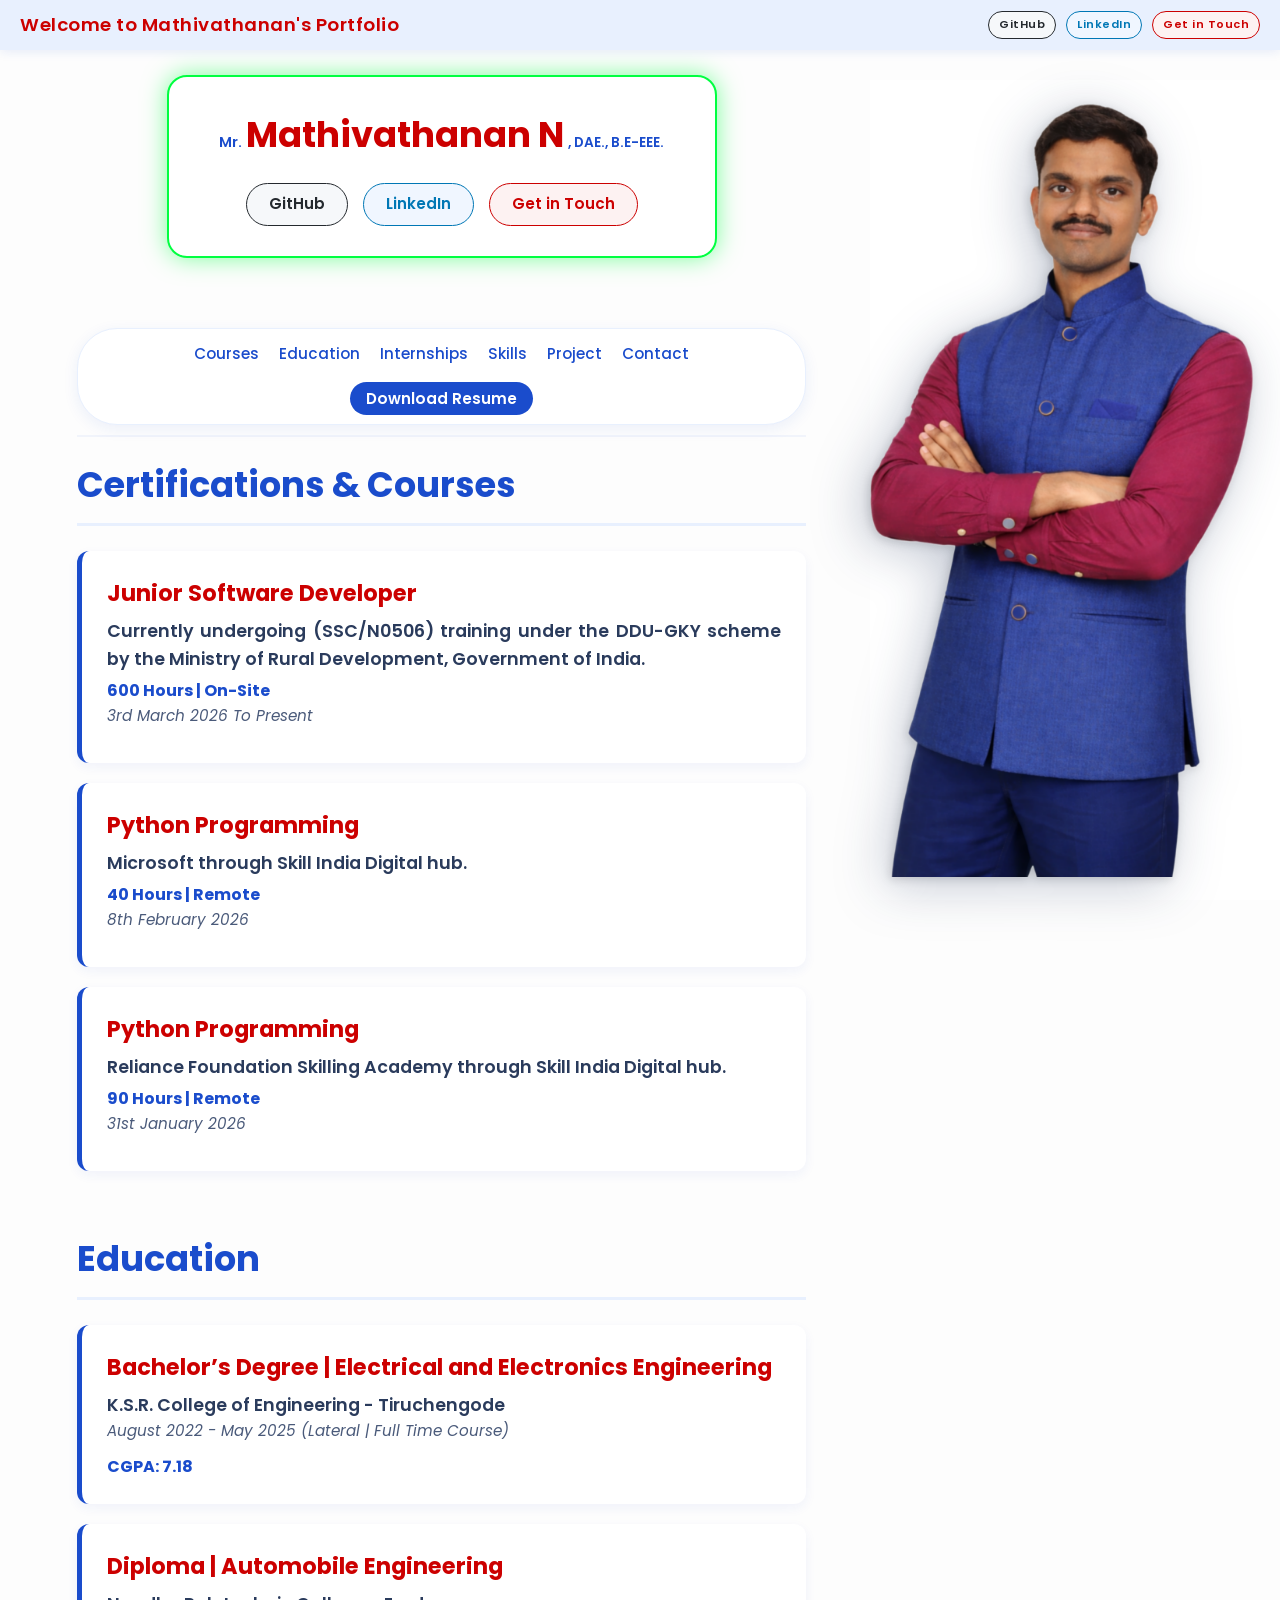
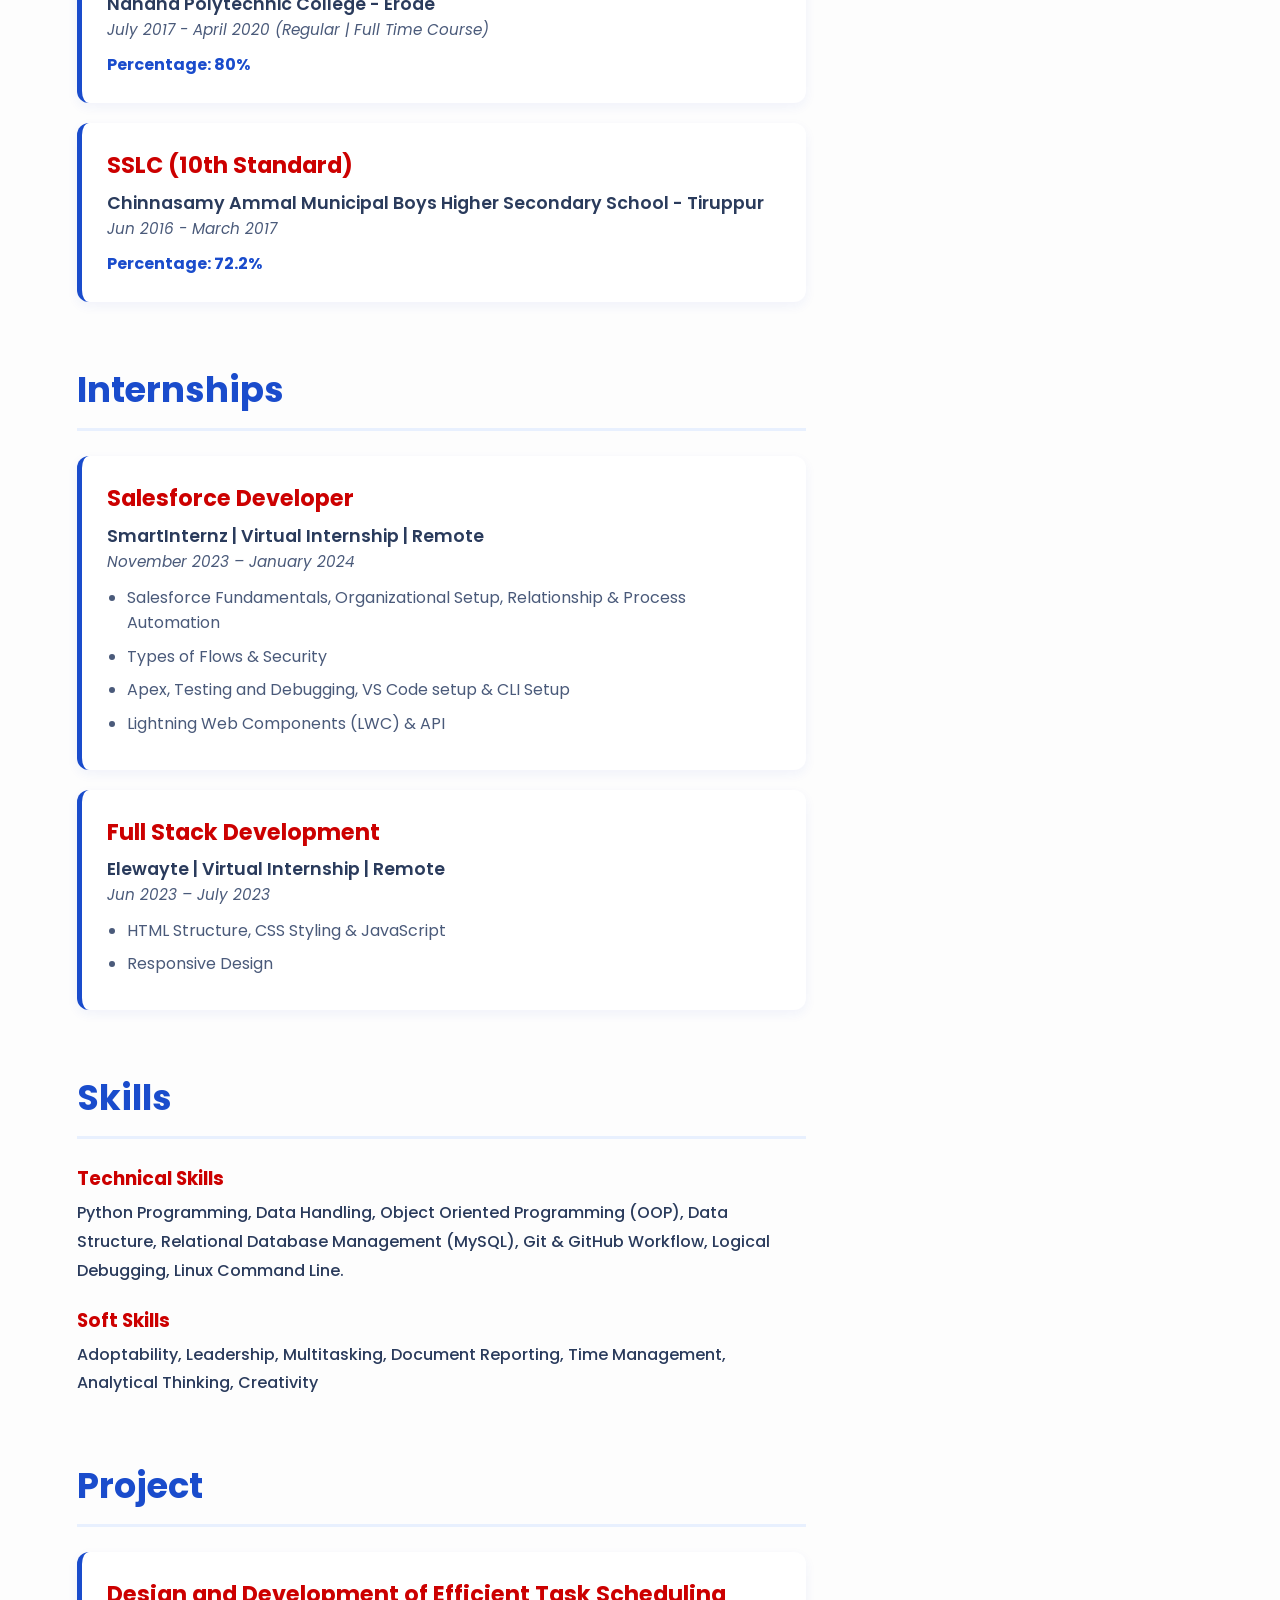
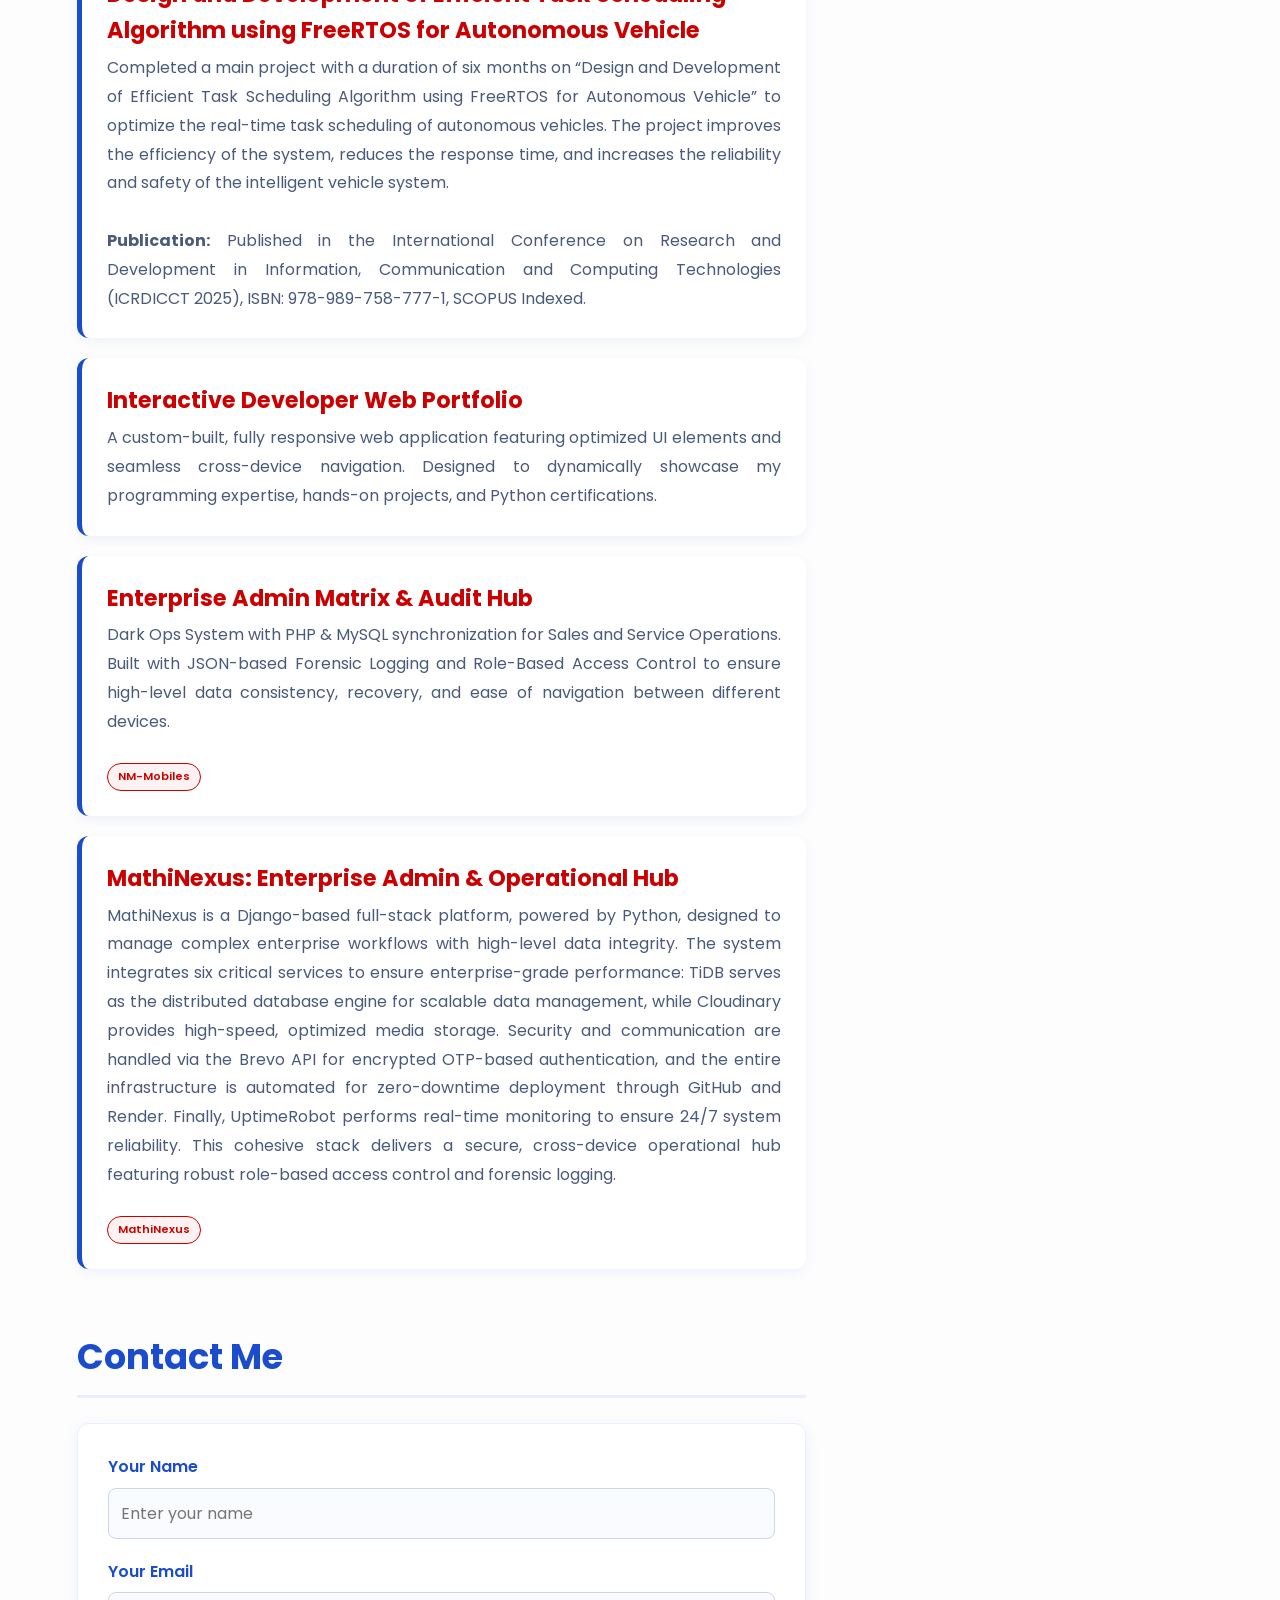
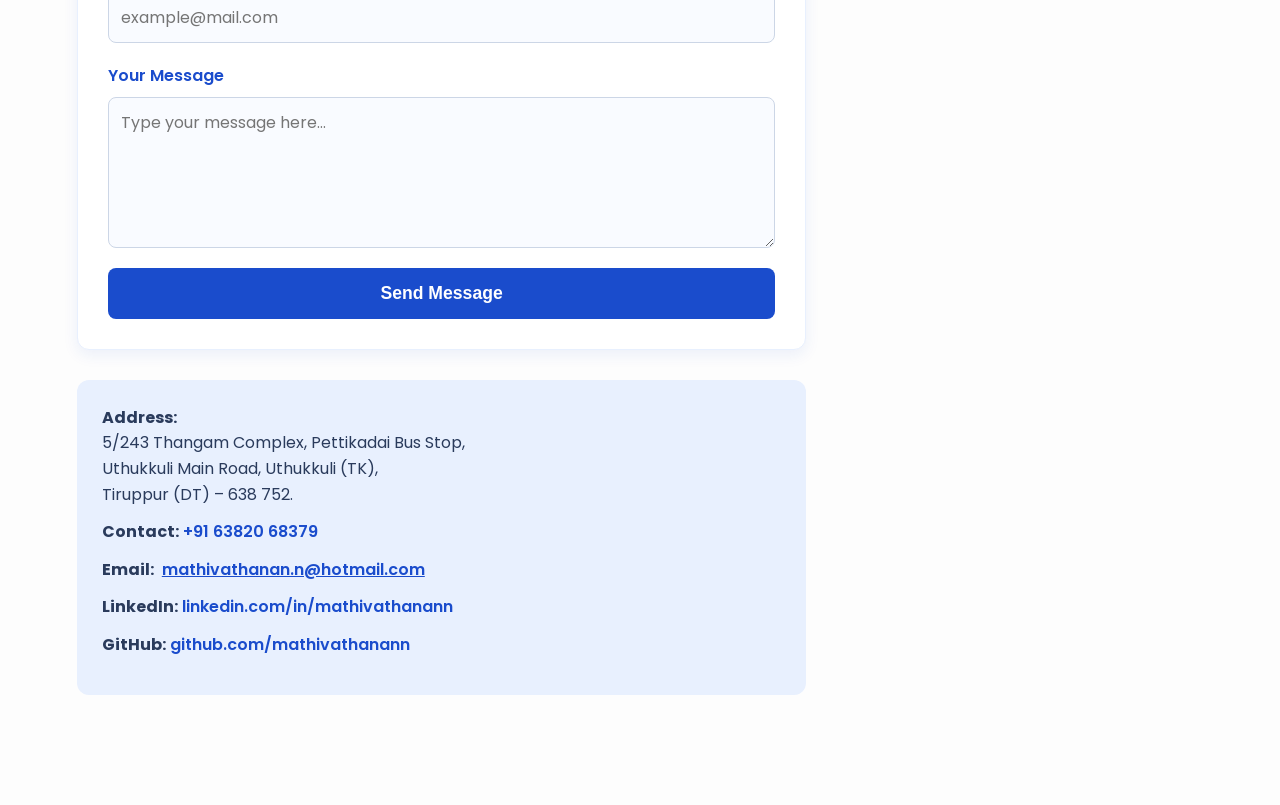
==== commit b2e126bb: "MathiNexus Update" ====
--- a/index.html
+++ b/index.html
@@ -191,6 +191,25 @@
                         <a href="https://nmmobiles.gt.tc" target="_blank"
                 class="social-btn email-btn mini-btn">NM-Mobiles</a>
                     </div>
+
+                    <div class="card">
+                        <h3>MathiNexus: Enterprise Admin & Operational Hub</h3>
+                        <p class="project-desc">
+                            MathiNexus is a Django-based full-stack platform, powered by Python, designed to manage 
+                            complex enterprise workflows with high-level data integrity. The system integrates six 
+                            critical services to ensure enterprise-grade performance: TiDB serves as the distributed 
+                            database engine for scalable data management, while Cloudinary provides high-speed, 
+                            optimized media storage. Security and communication are handled via the Brevo API for 
+                            encrypted OTP-based authentication, and the entire infrastructure is automated for 
+                            zero-downtime deployment through GitHub and Render. Finally, UptimeRobot performs 
+                            real-time monitoring to ensure 24/7 system reliability. This cohesive stack delivers a 
+                            secure, cross-device operational hub featuring robust role-based access control and 
+                            forensic logging.
+                        </p><br>
+                        <a href="https://mathinexus.onrender.com/" target="_blank"
+                class="social-btn email-btn mini-btn">MathiNexus</a>
+                    </div>
+
                 </section>
 
                 <section id="contact" class="info-section">
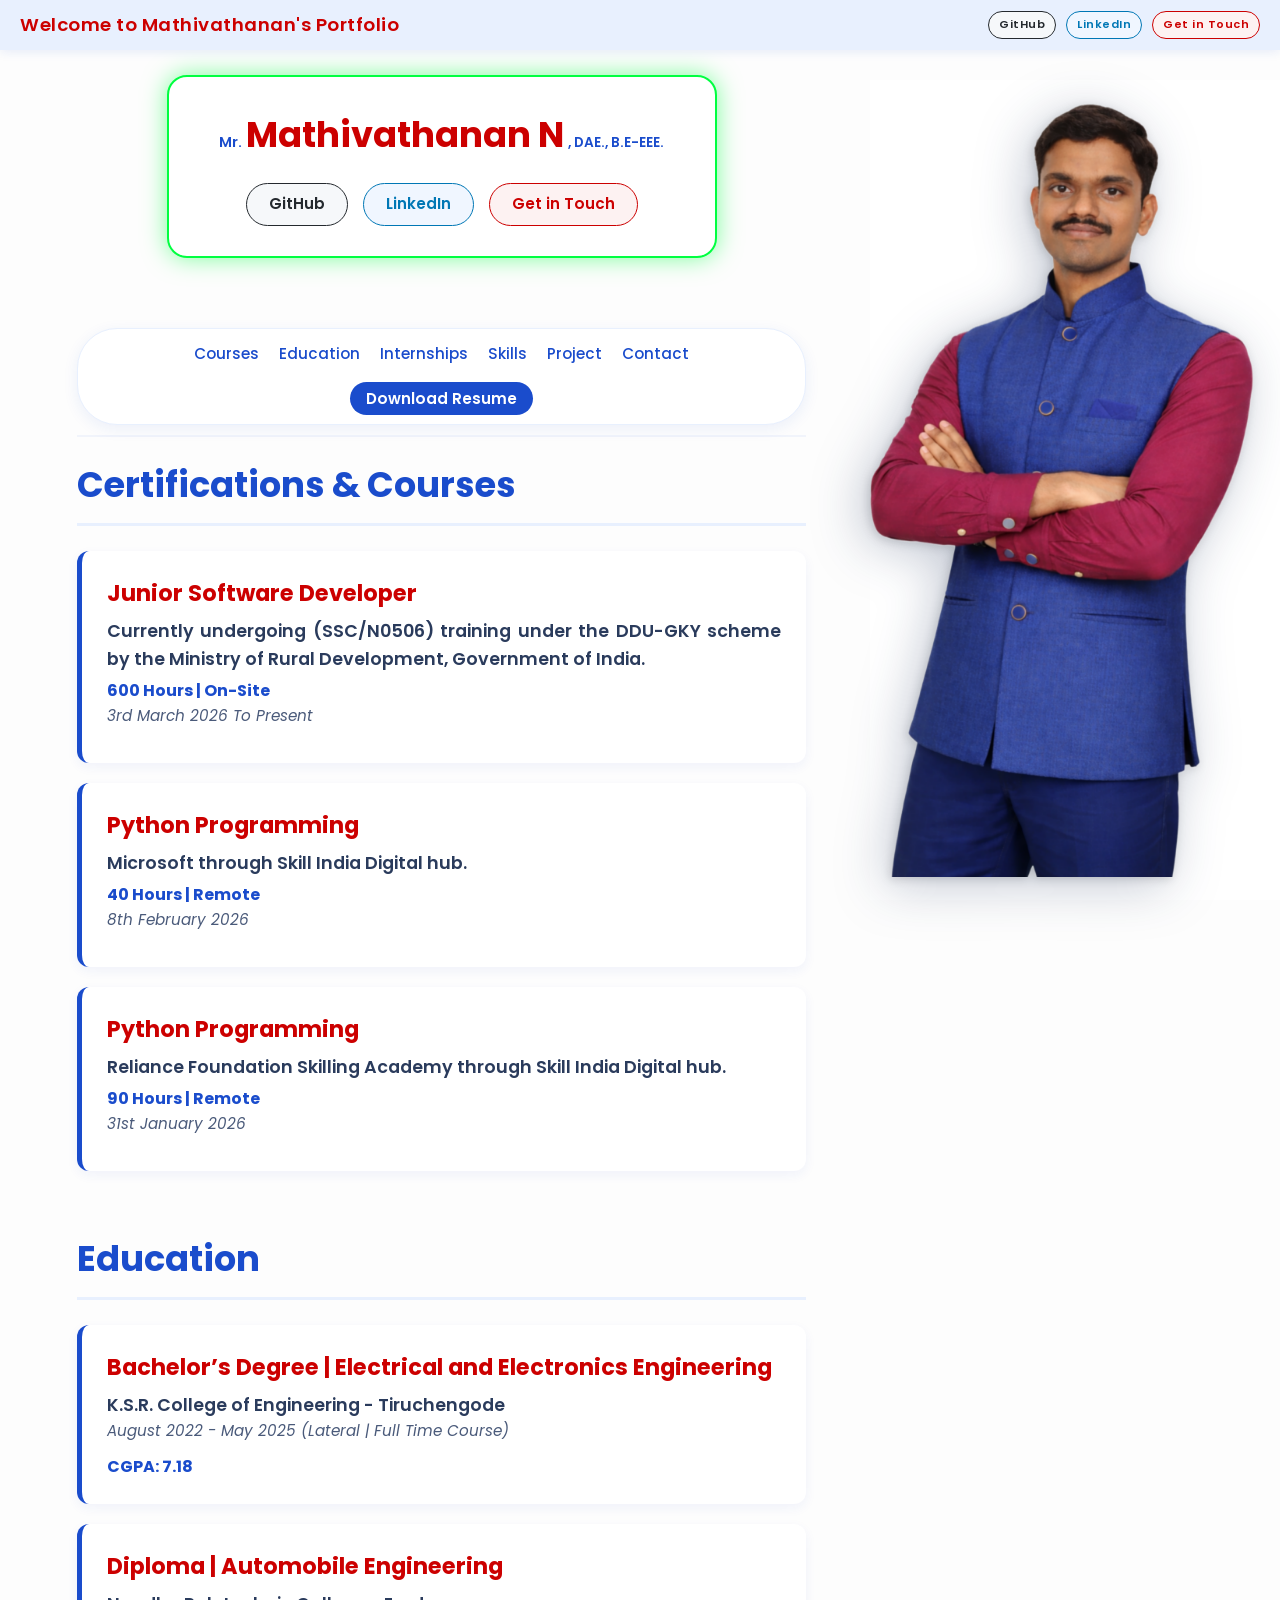
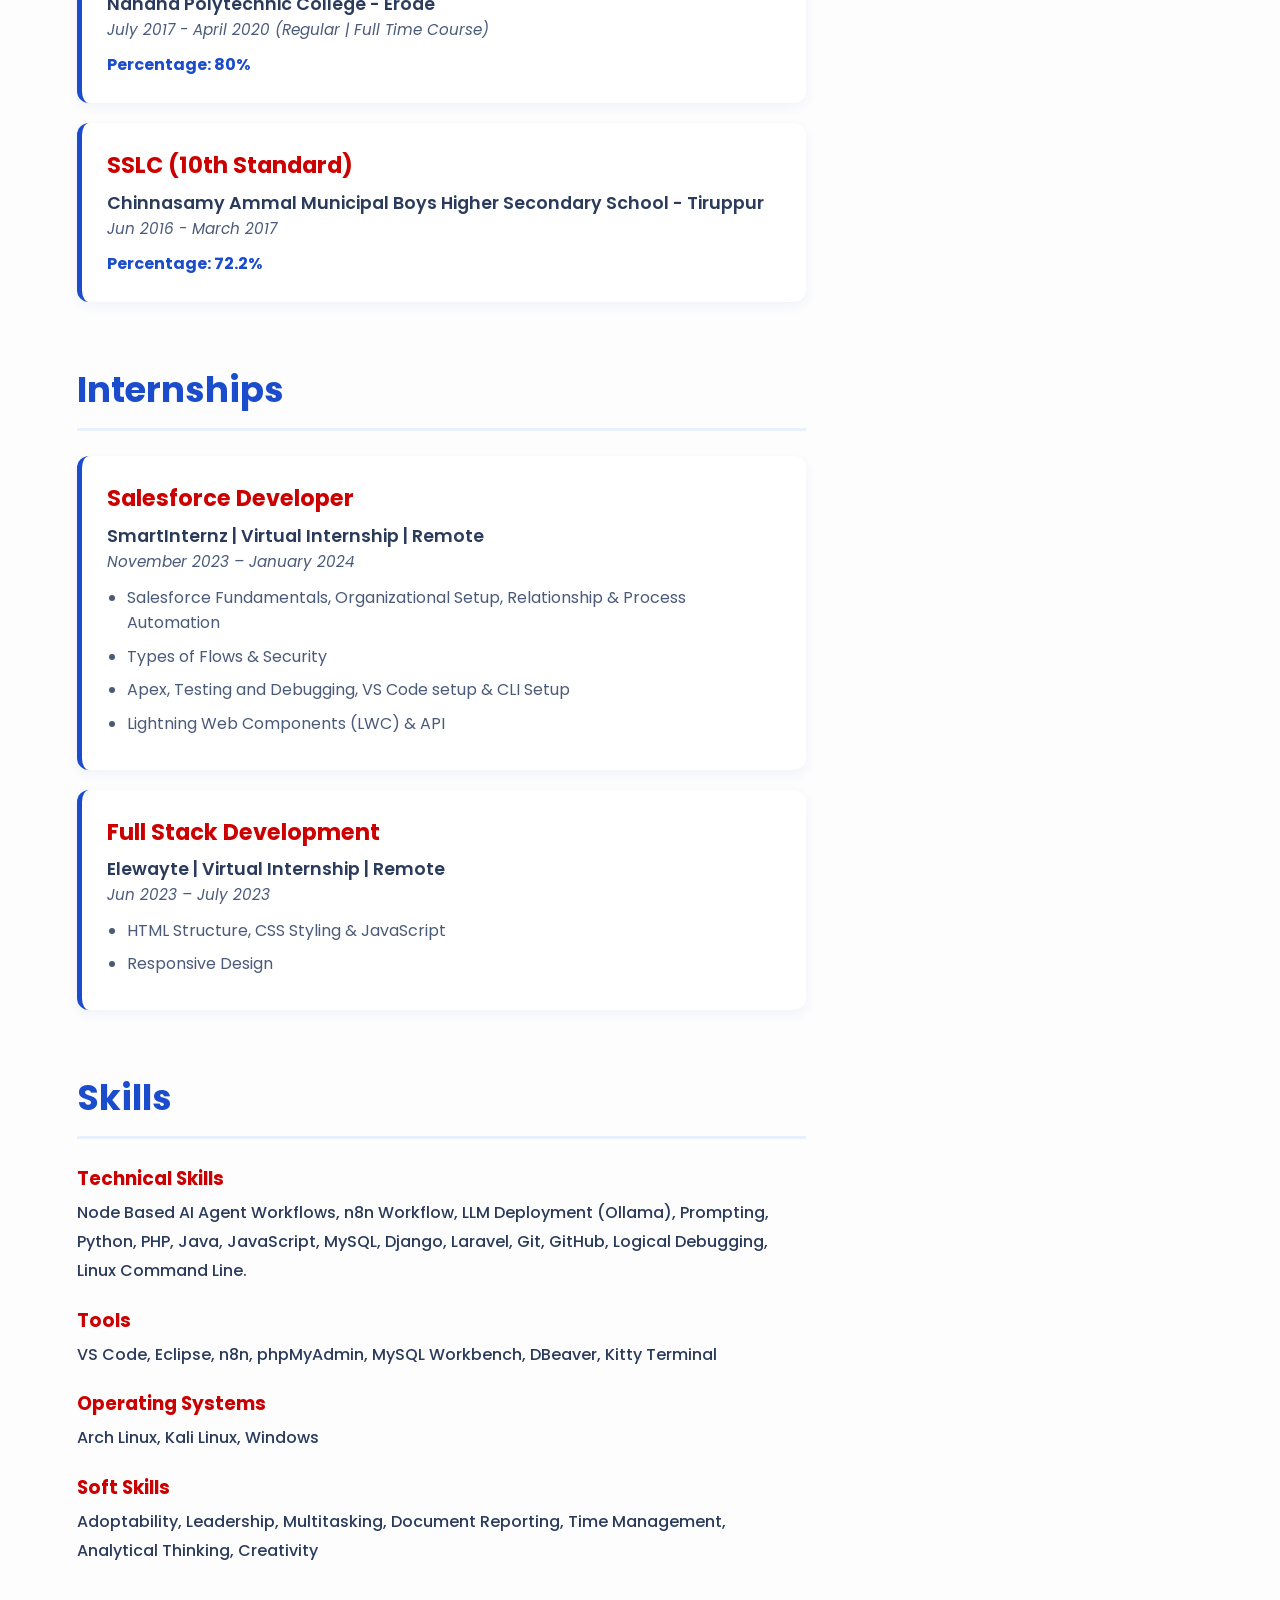
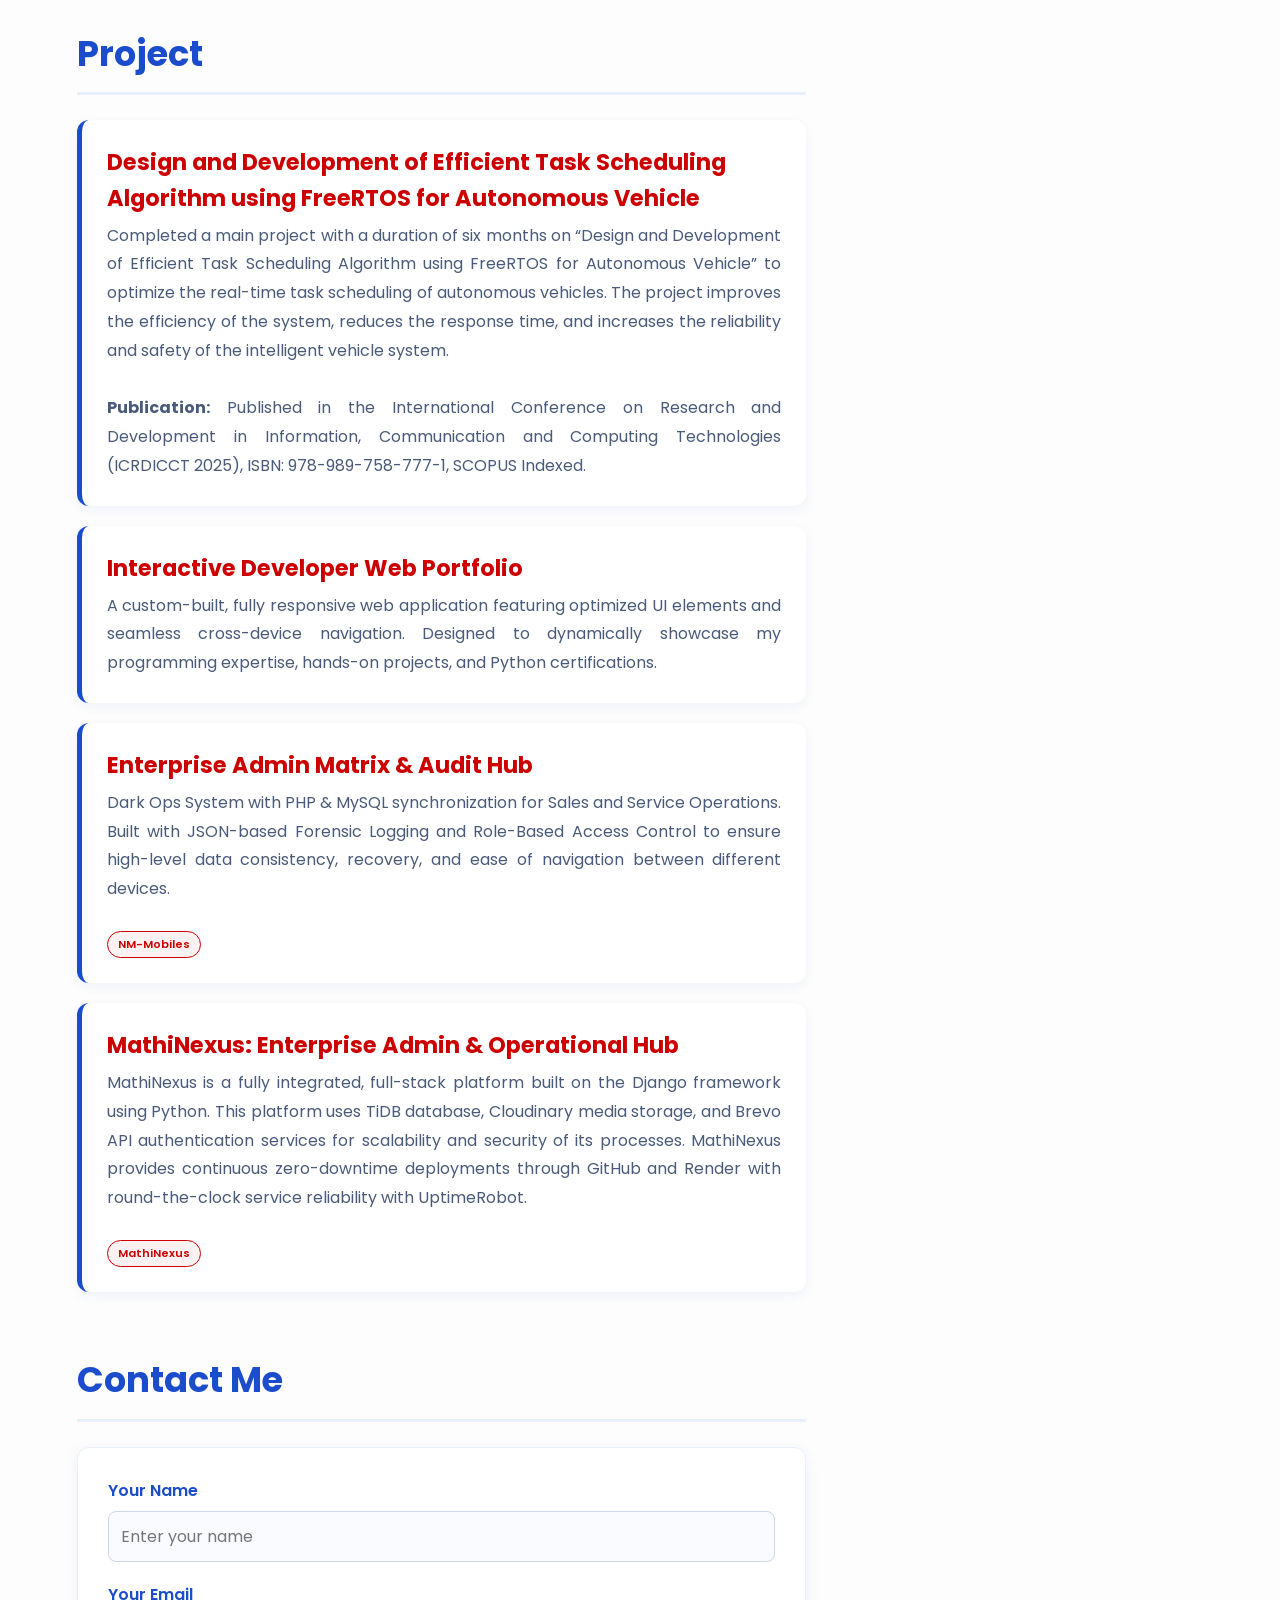
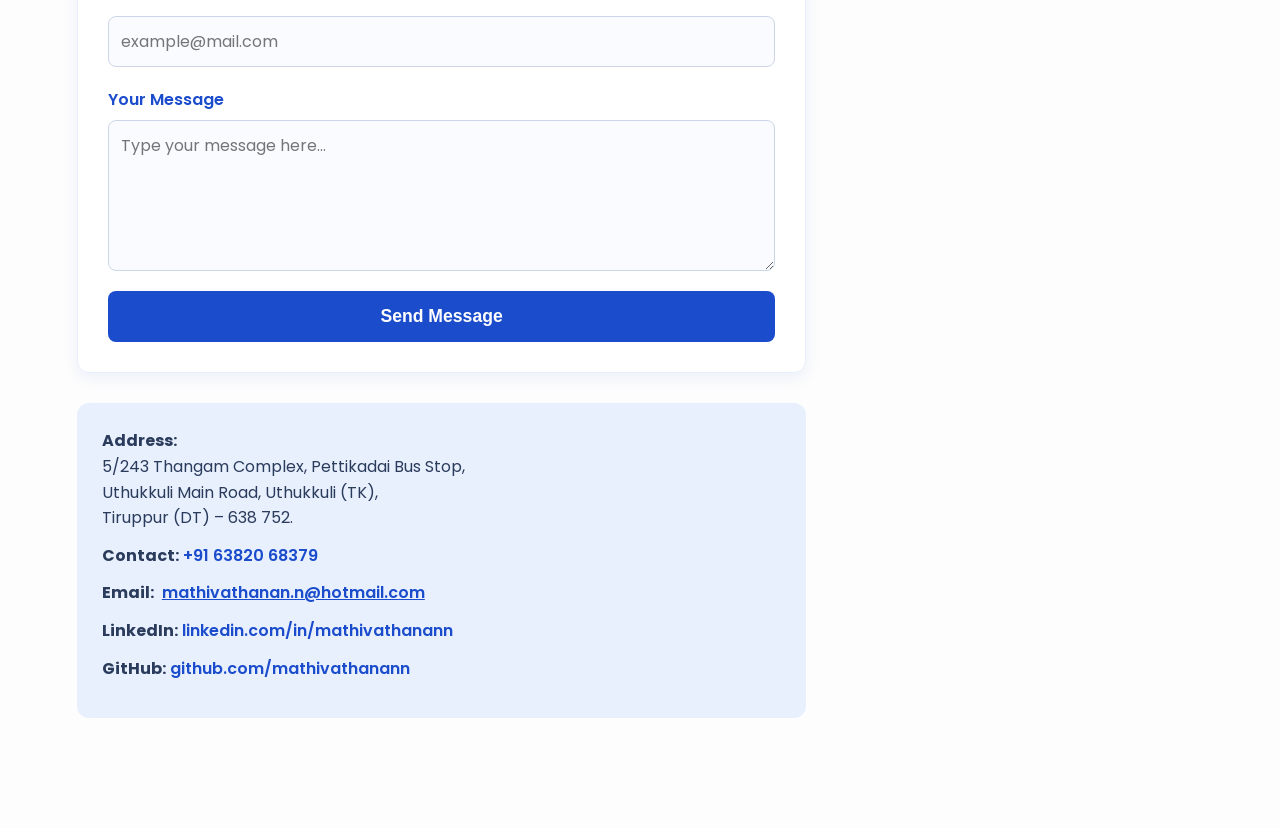
==== commit 15939ef9: "Skillset Update" ====
--- a/index.html
+++ b/index.html
@@ -143,10 +143,22 @@
                     <h2>Skills</h2>
                     <div class="skill-category">
                         <h3>Technical Skills</h3>
-                        <p>Python Programming, Data Handling, Object Oriented Programming (OOP),
-                             Data Structure, Relational Database Management (MySQL), Git & GitHub Workflow, 
-                             Logical Debugging, Linux Command Line.</p>
-                    </div>
+                        <p>Node Based AI Agent Workflows, n8n Workflow, LLM Deployment (Ollama), 
+                            Prompting, Python, PHP, Java, JavaScript, MySQL, Django, Laravel, 
+                            Git, GitHub, Logical Debugging, Linux Command Line.</p>
+                    </div>
+
+                    <div class="skill-category">
+                        <h3>Tools</h3>
+                        <p>VS Code, Eclipse, n8n, phpMyAdmin, MySQL Workbench, DBeaver, 
+                            Kitty Terminal</p>
+                    </div>
+
+                    <div class="skill-category">
+                        <h3>Operating Systems</h3>
+                        <p>Arch Linux, Kali Linux, Windows</p>
+                    </div>
+
                     <div class="skill-category">
                         <h3>Soft Skills</h3>
                         <p>Adoptability, Leadership, Multitasking, Document Reporting, Time Management, Analytical
@@ -195,16 +207,12 @@
                     <div class="card">
                         <h3>MathiNexus: Enterprise Admin & Operational Hub</h3>
                         <p class="project-desc">
-                            MathiNexus is a Django-based full-stack platform, powered by Python, designed to manage 
-                            complex enterprise workflows with high-level data integrity. The system integrates six 
-                            critical services to ensure enterprise-grade performance: TiDB serves as the distributed 
-                            database engine for scalable data management, while Cloudinary provides high-speed, 
-                            optimized media storage. Security and communication are handled via the Brevo API for 
-                            encrypted OTP-based authentication, and the entire infrastructure is automated for 
-                            zero-downtime deployment through GitHub and Render. Finally, UptimeRobot performs 
-                            real-time monitoring to ensure 24/7 system reliability. This cohesive stack delivers a 
-                            secure, cross-device operational hub featuring robust role-based access control and 
-                            forensic logging.
+                            MathiNexus is a fully integrated, full-stack platform built on the Django 
+                            framework using Python. This platform uses TiDB database, Cloudinary media 
+                            storage, and Brevo API authentication services for scalability and security 
+                            of its processes. MathiNexus provides continuous zero-downtime deployments 
+                            through GitHub and Render with round-the-clock service reliability with 
+                            UptimeRobot.
                         </p><br>
                         <a href="https://mathinexus.onrender.com/" target="_blank"
                 class="social-btn email-btn mini-btn">MathiNexus</a>
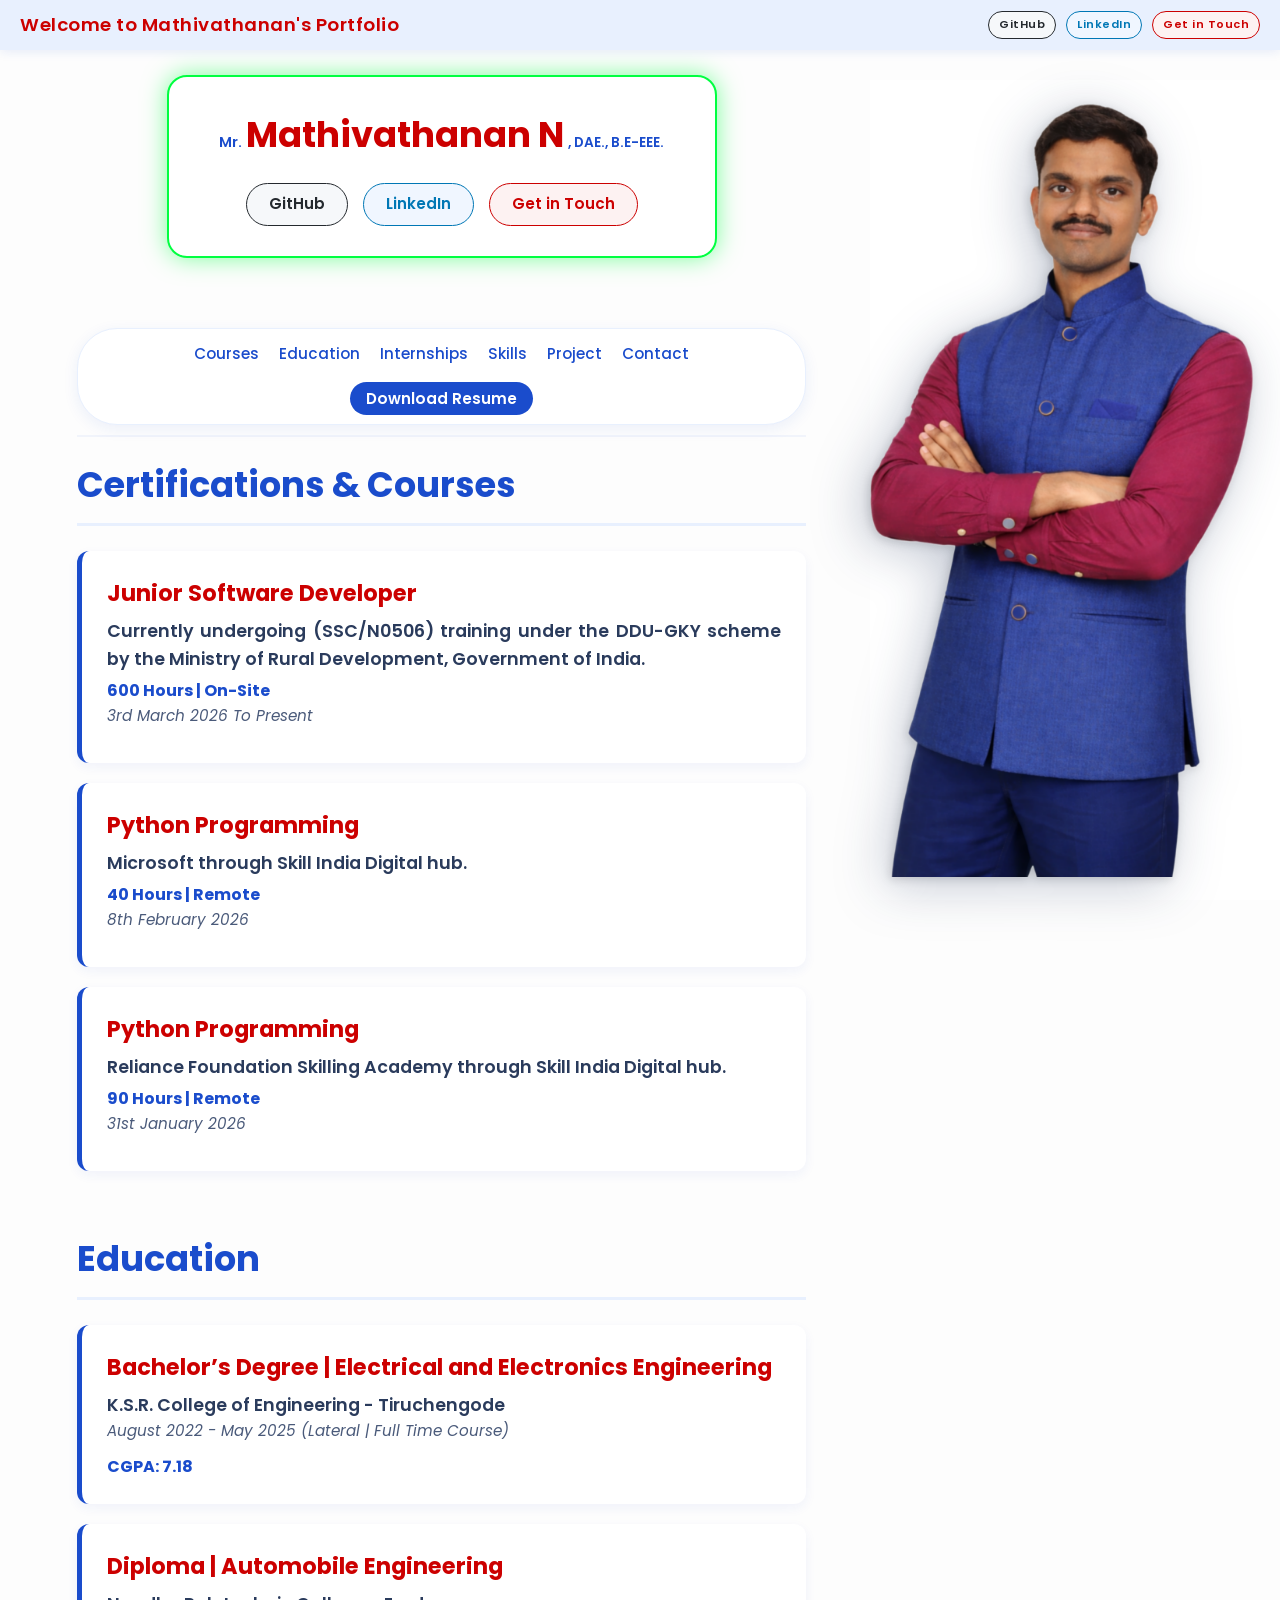
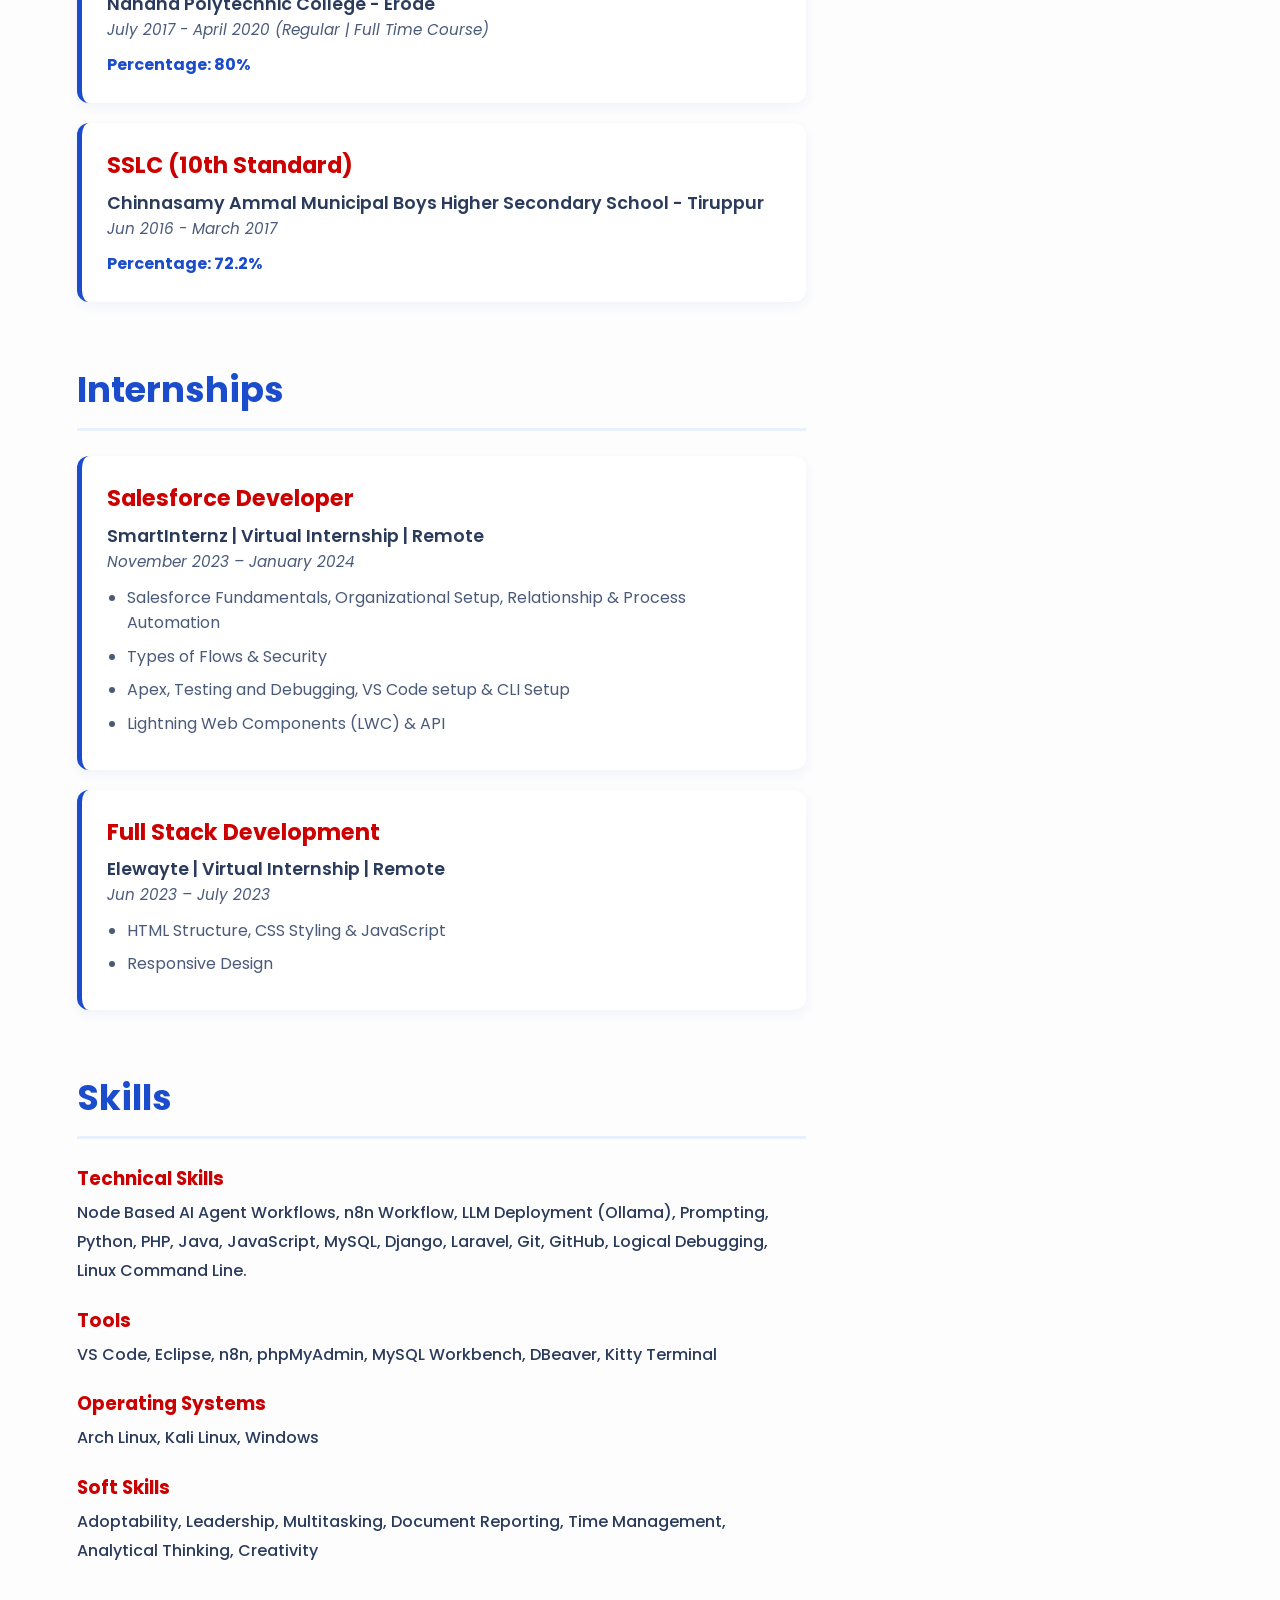
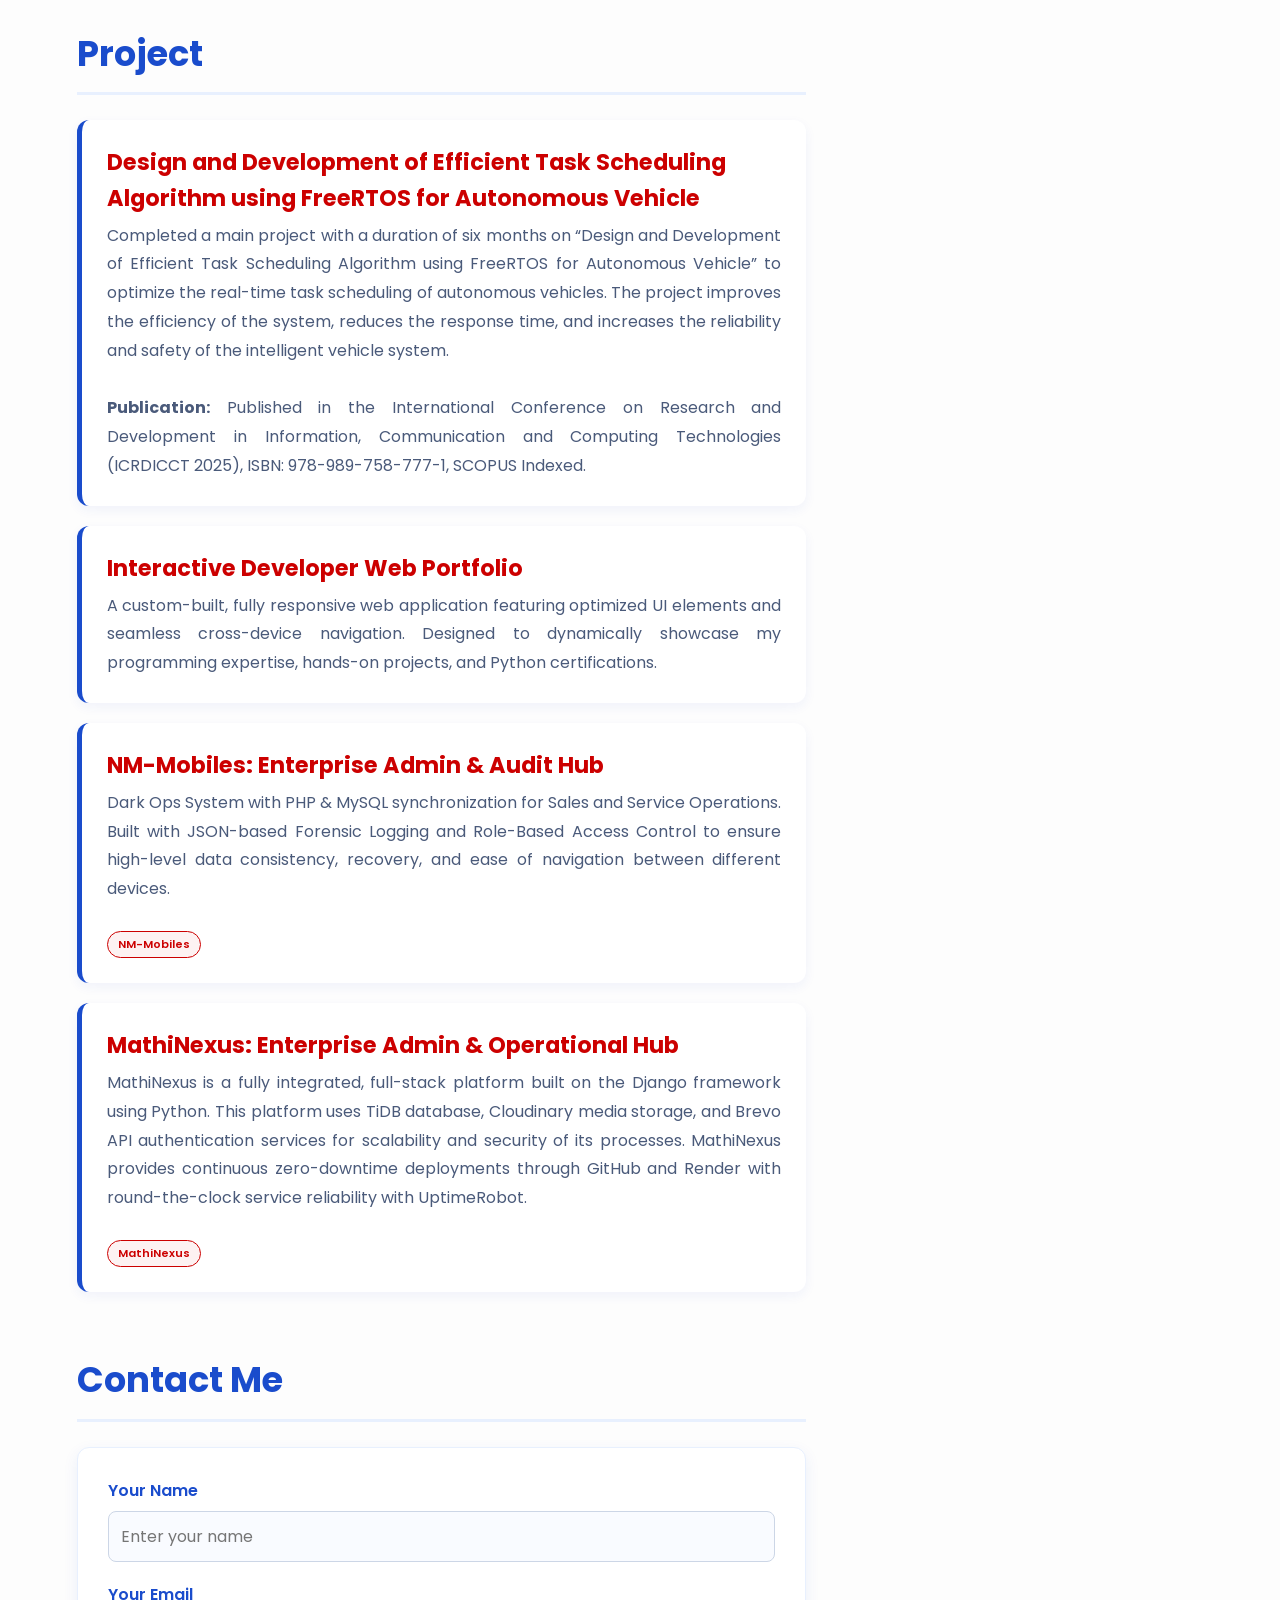
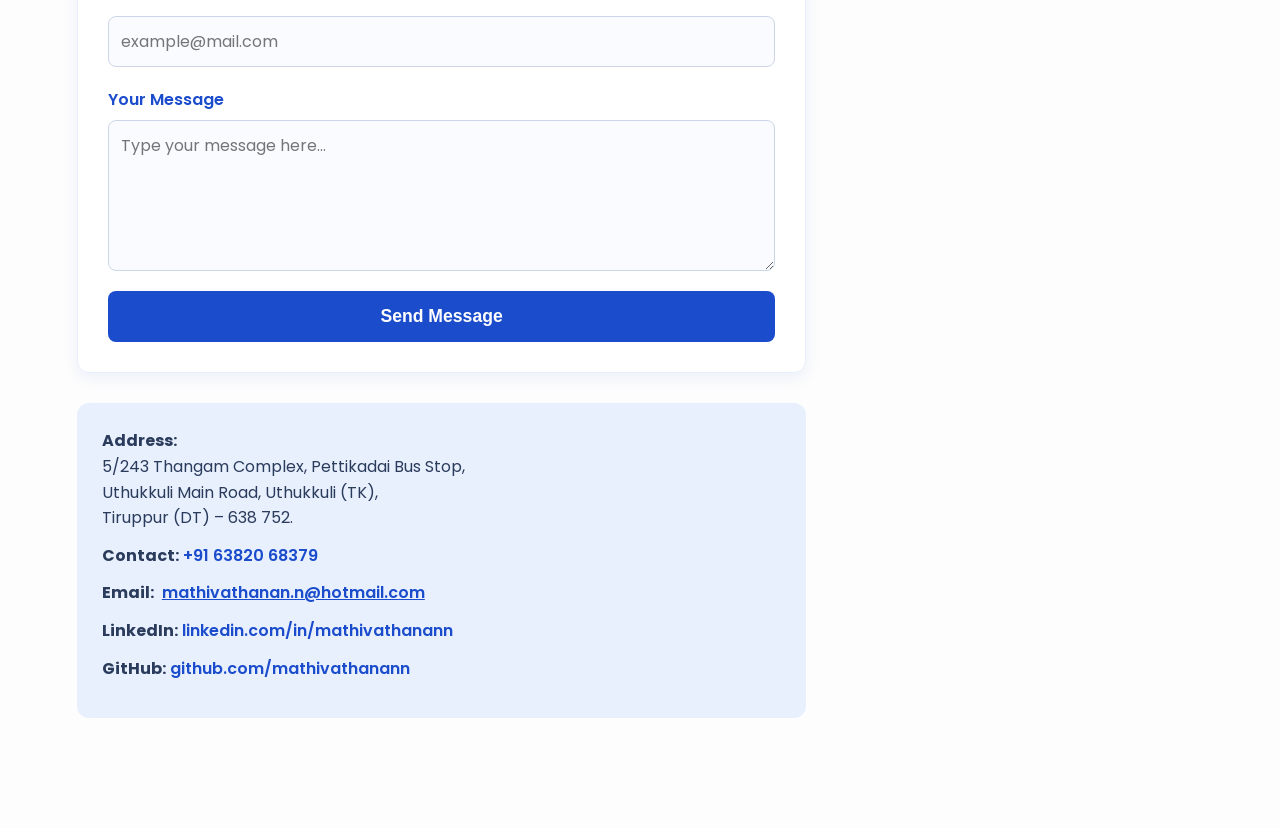
==== commit 864e39b9: "Project title correction" ====
--- a/index.html
+++ b/index.html
@@ -194,7 +194,7 @@
                     </div>
 
                     <div class="card">
-                        <h3>Enterprise Admin Matrix & Audit Hub</h3>
+                        <h3>NM-Mobiles: Enterprise Admin & Audit Hub</h3>
                         <p class="project-desc">
                             Dark Ops System with PHP & MySQL synchronization for Sales and Service Operations. 
                             Built with JSON-based Forensic Logging and Role-Based Access Control to ensure high-level 
